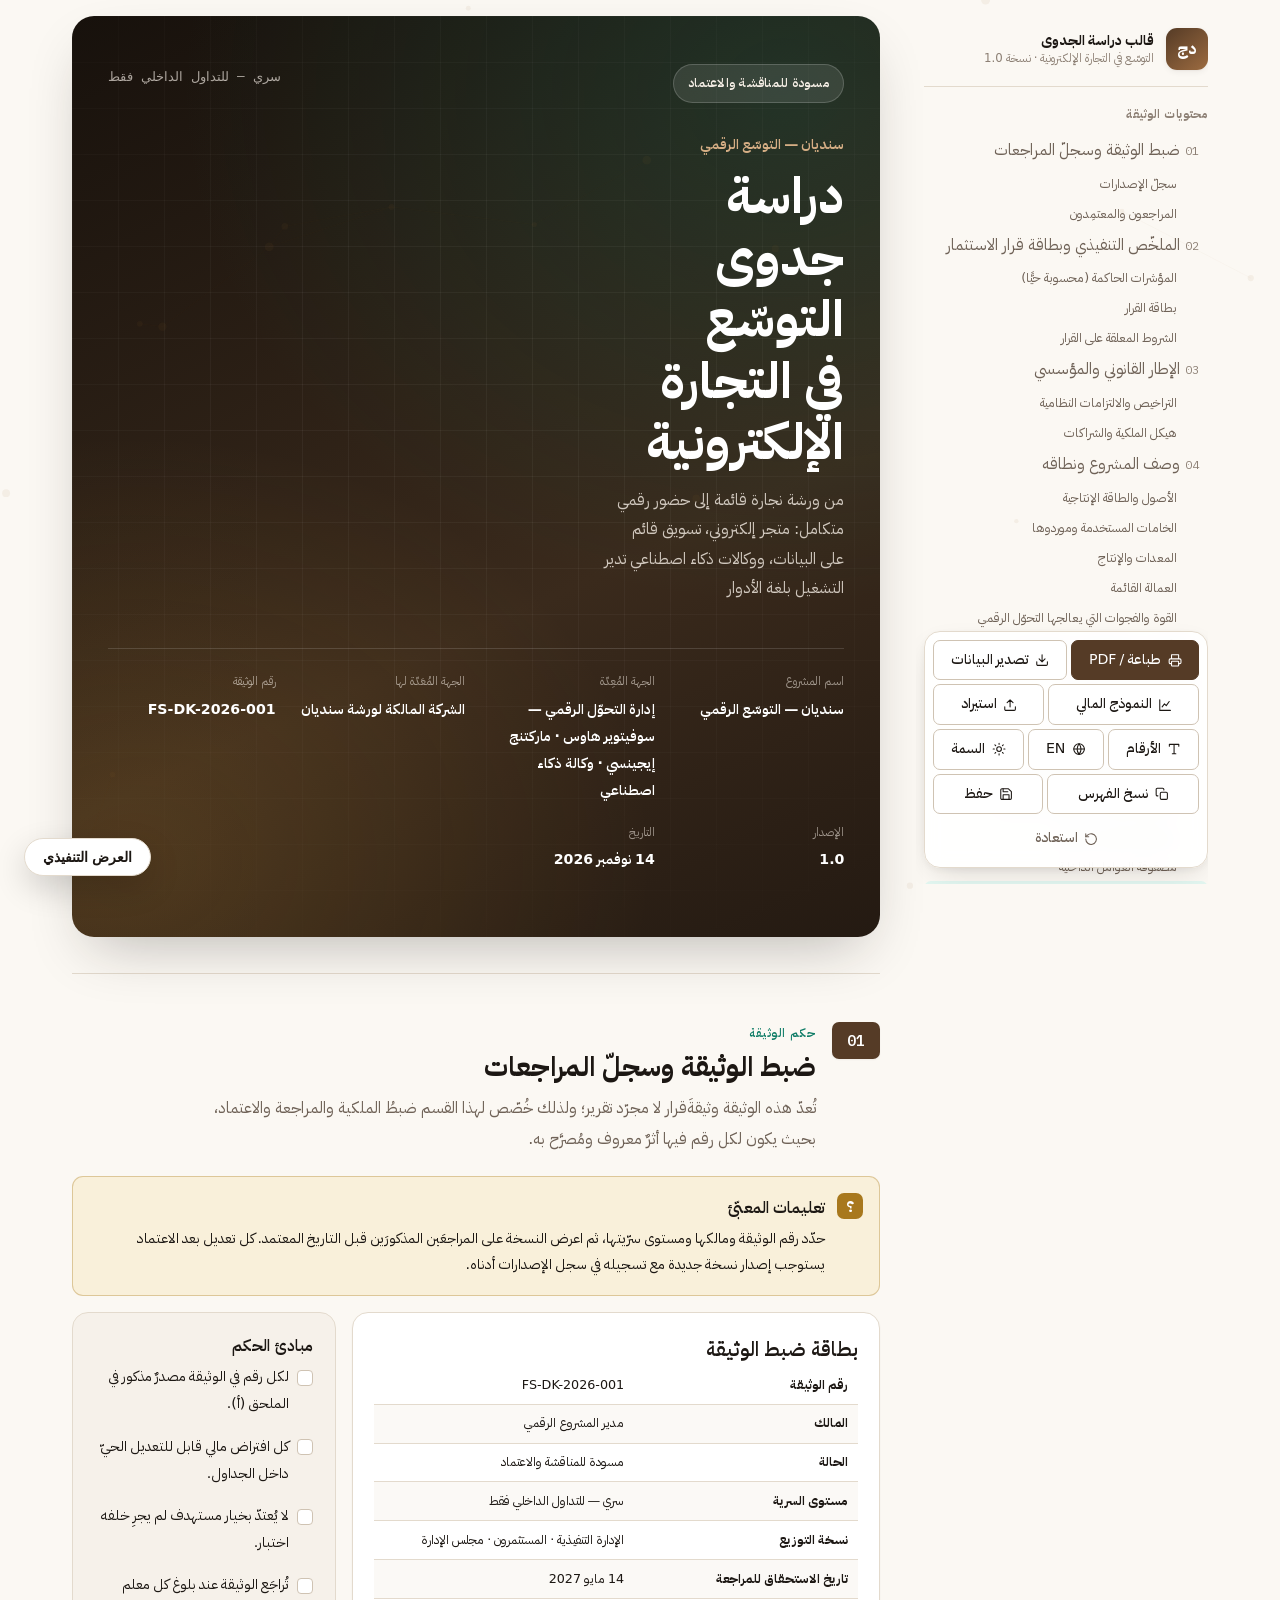
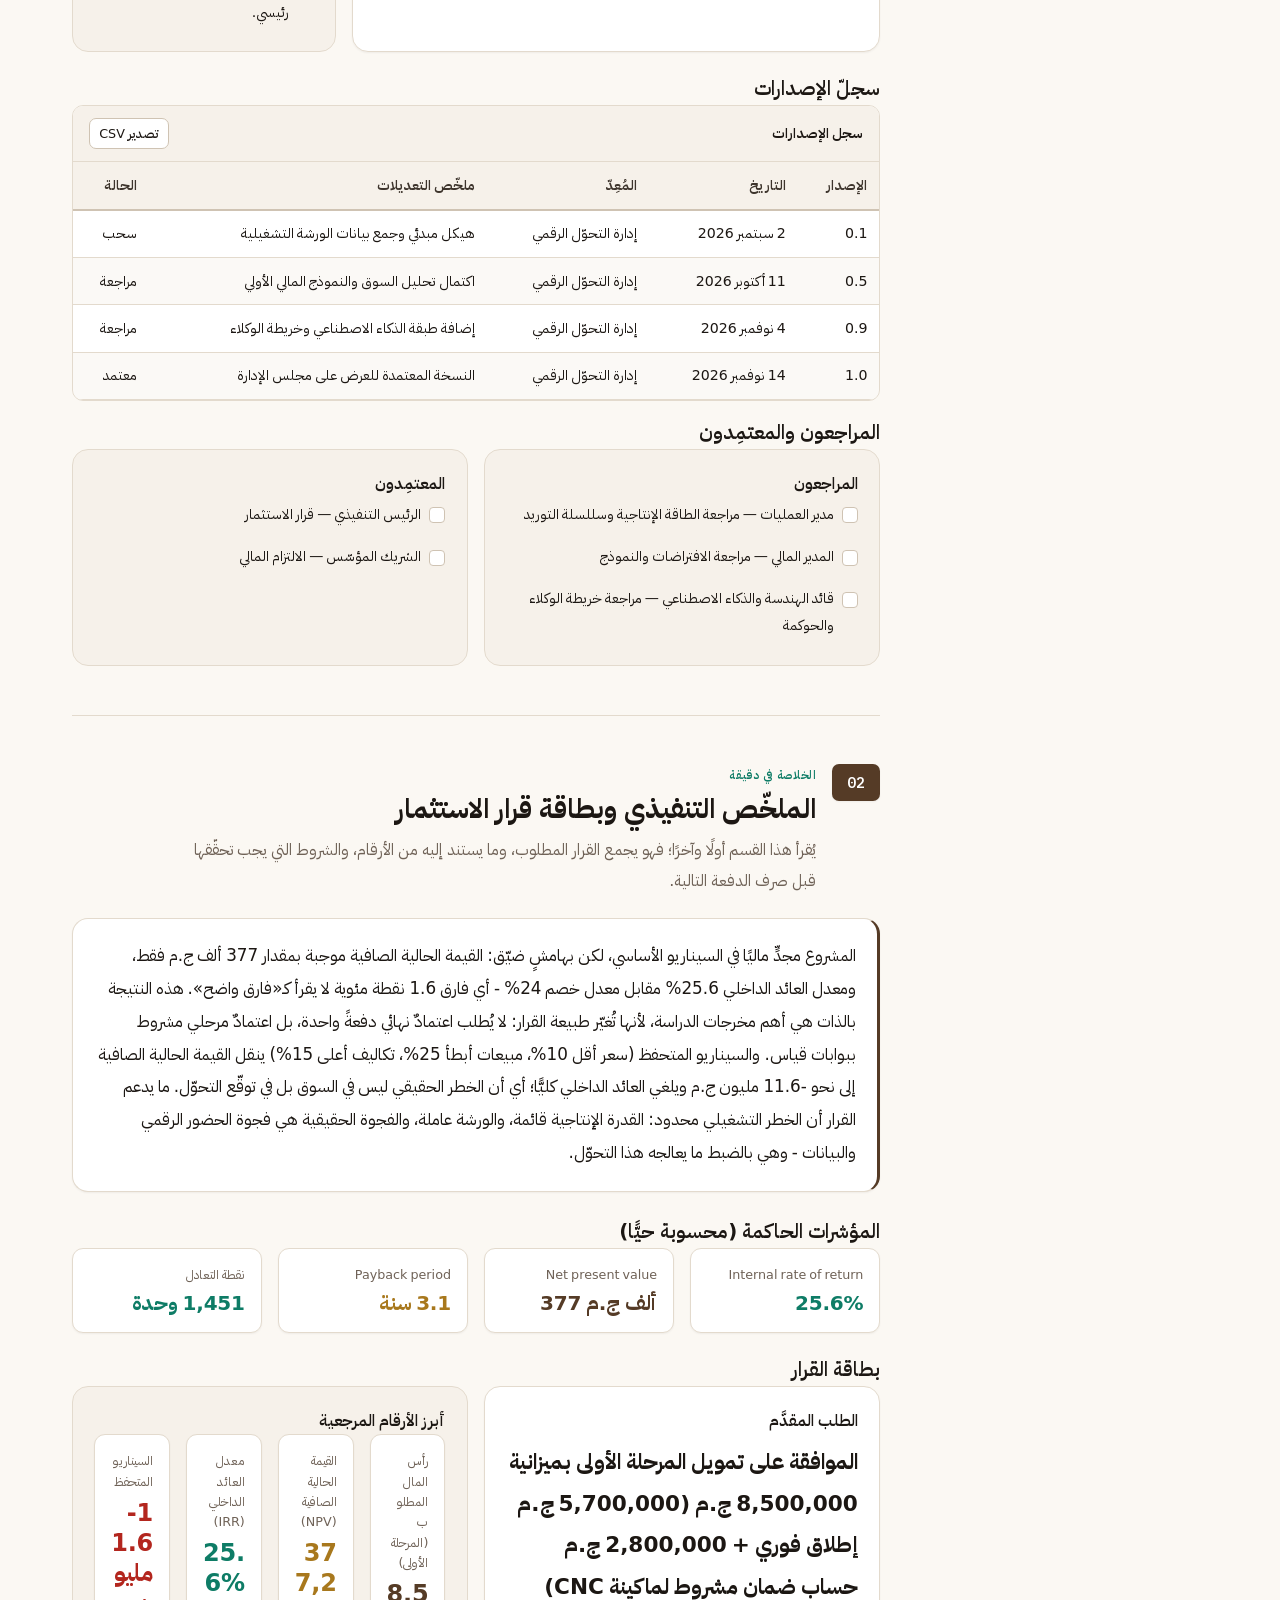
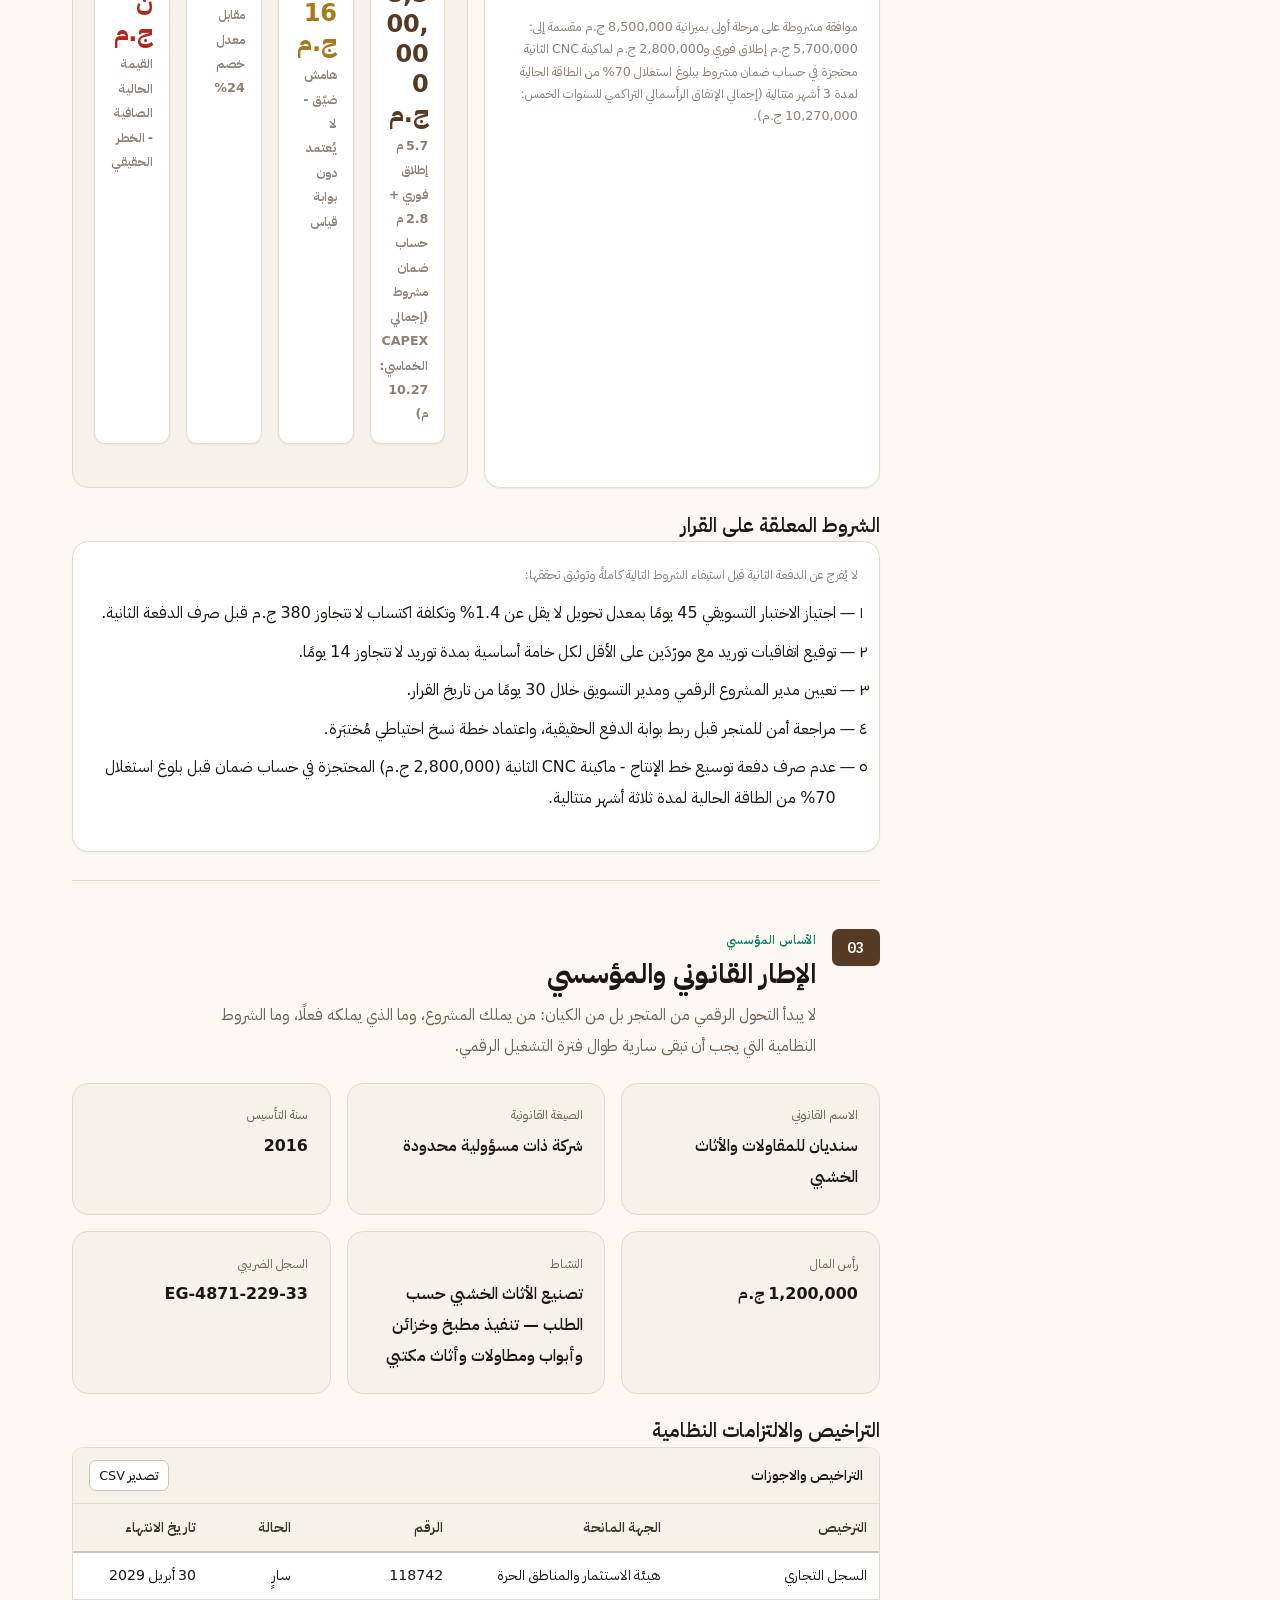
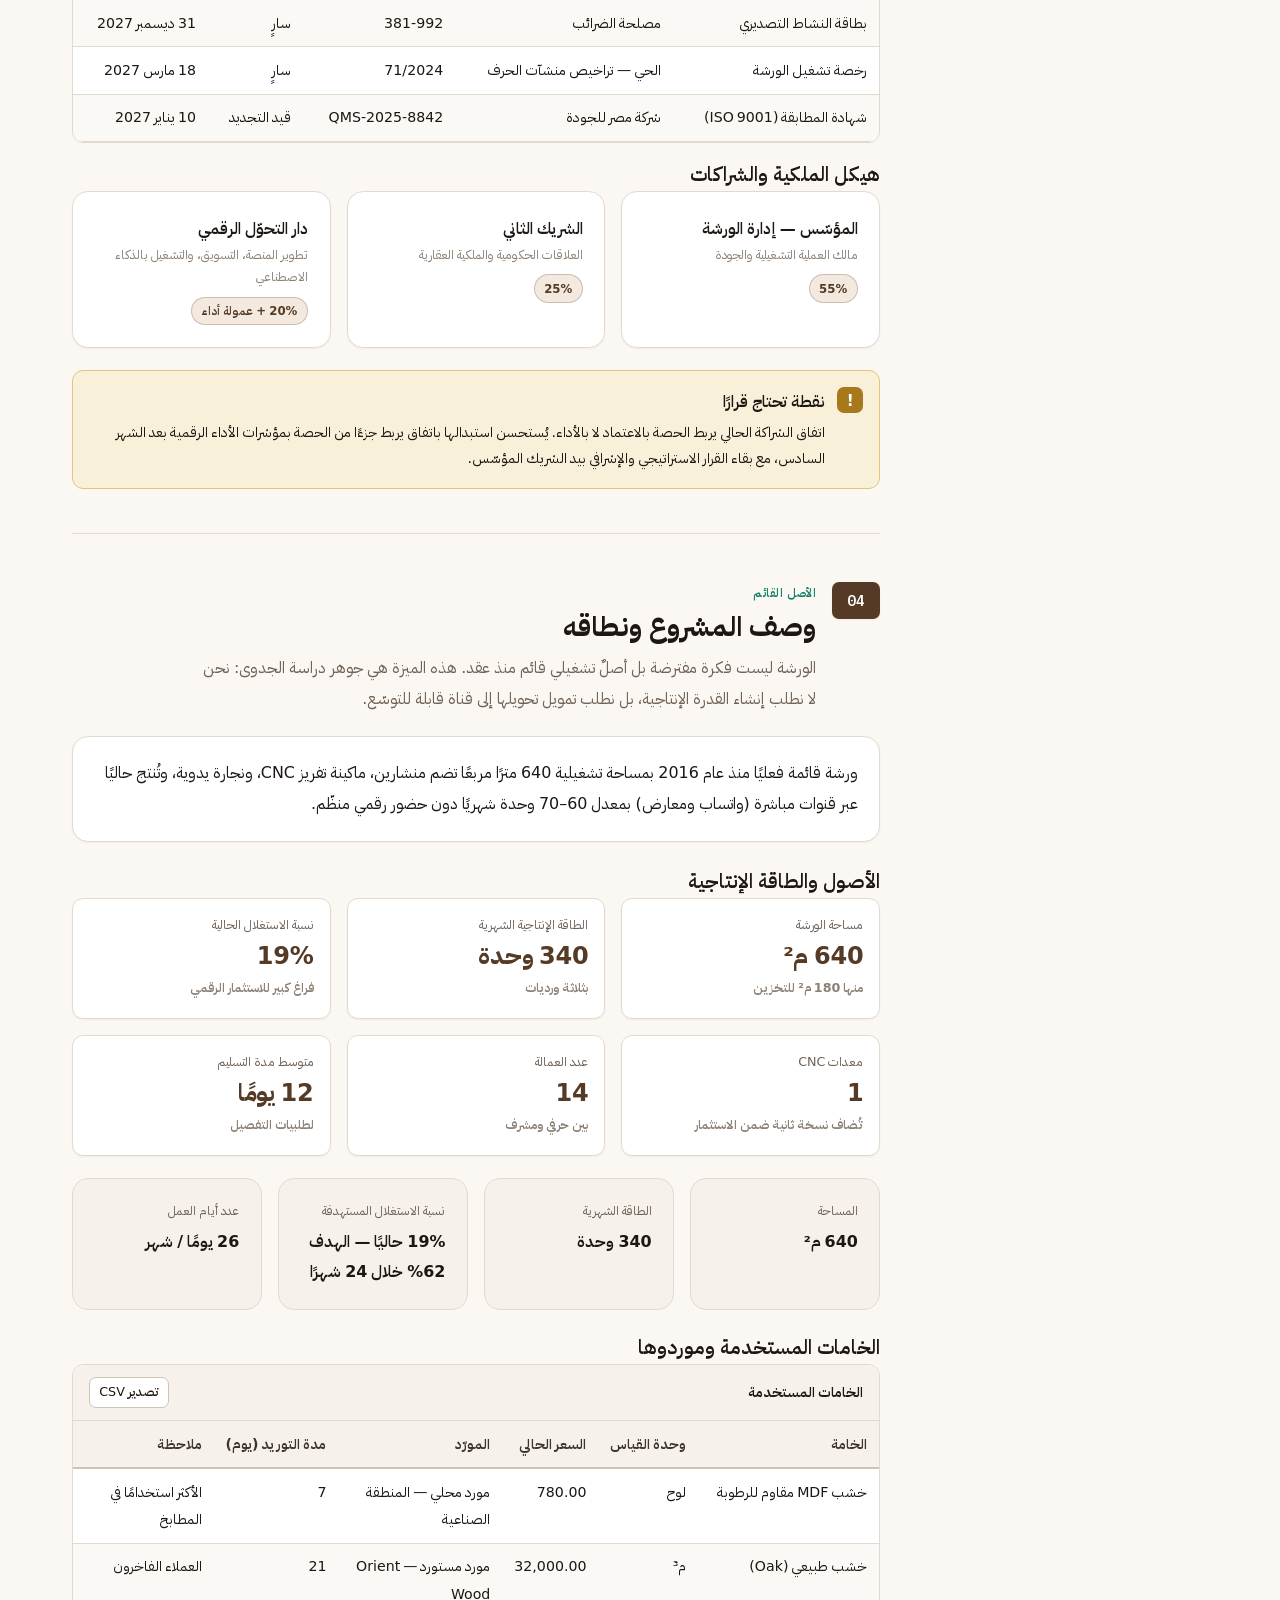
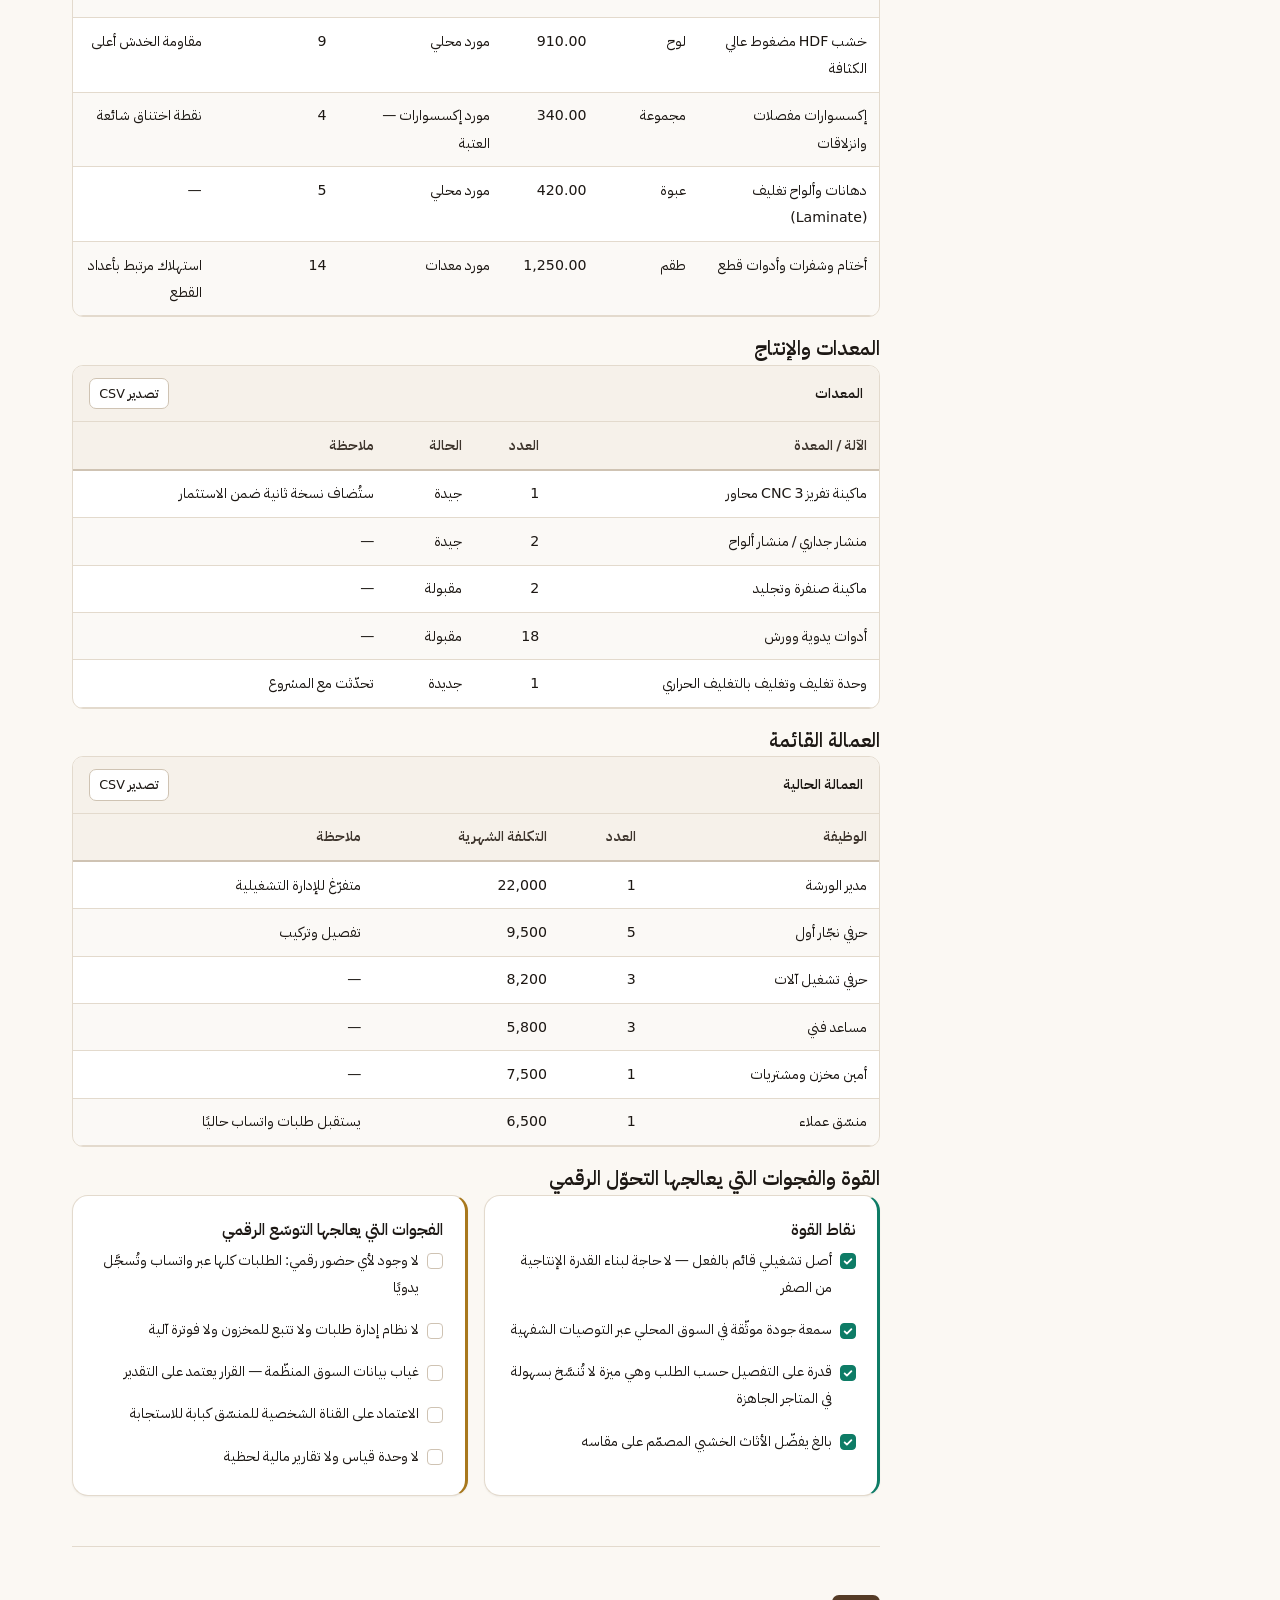
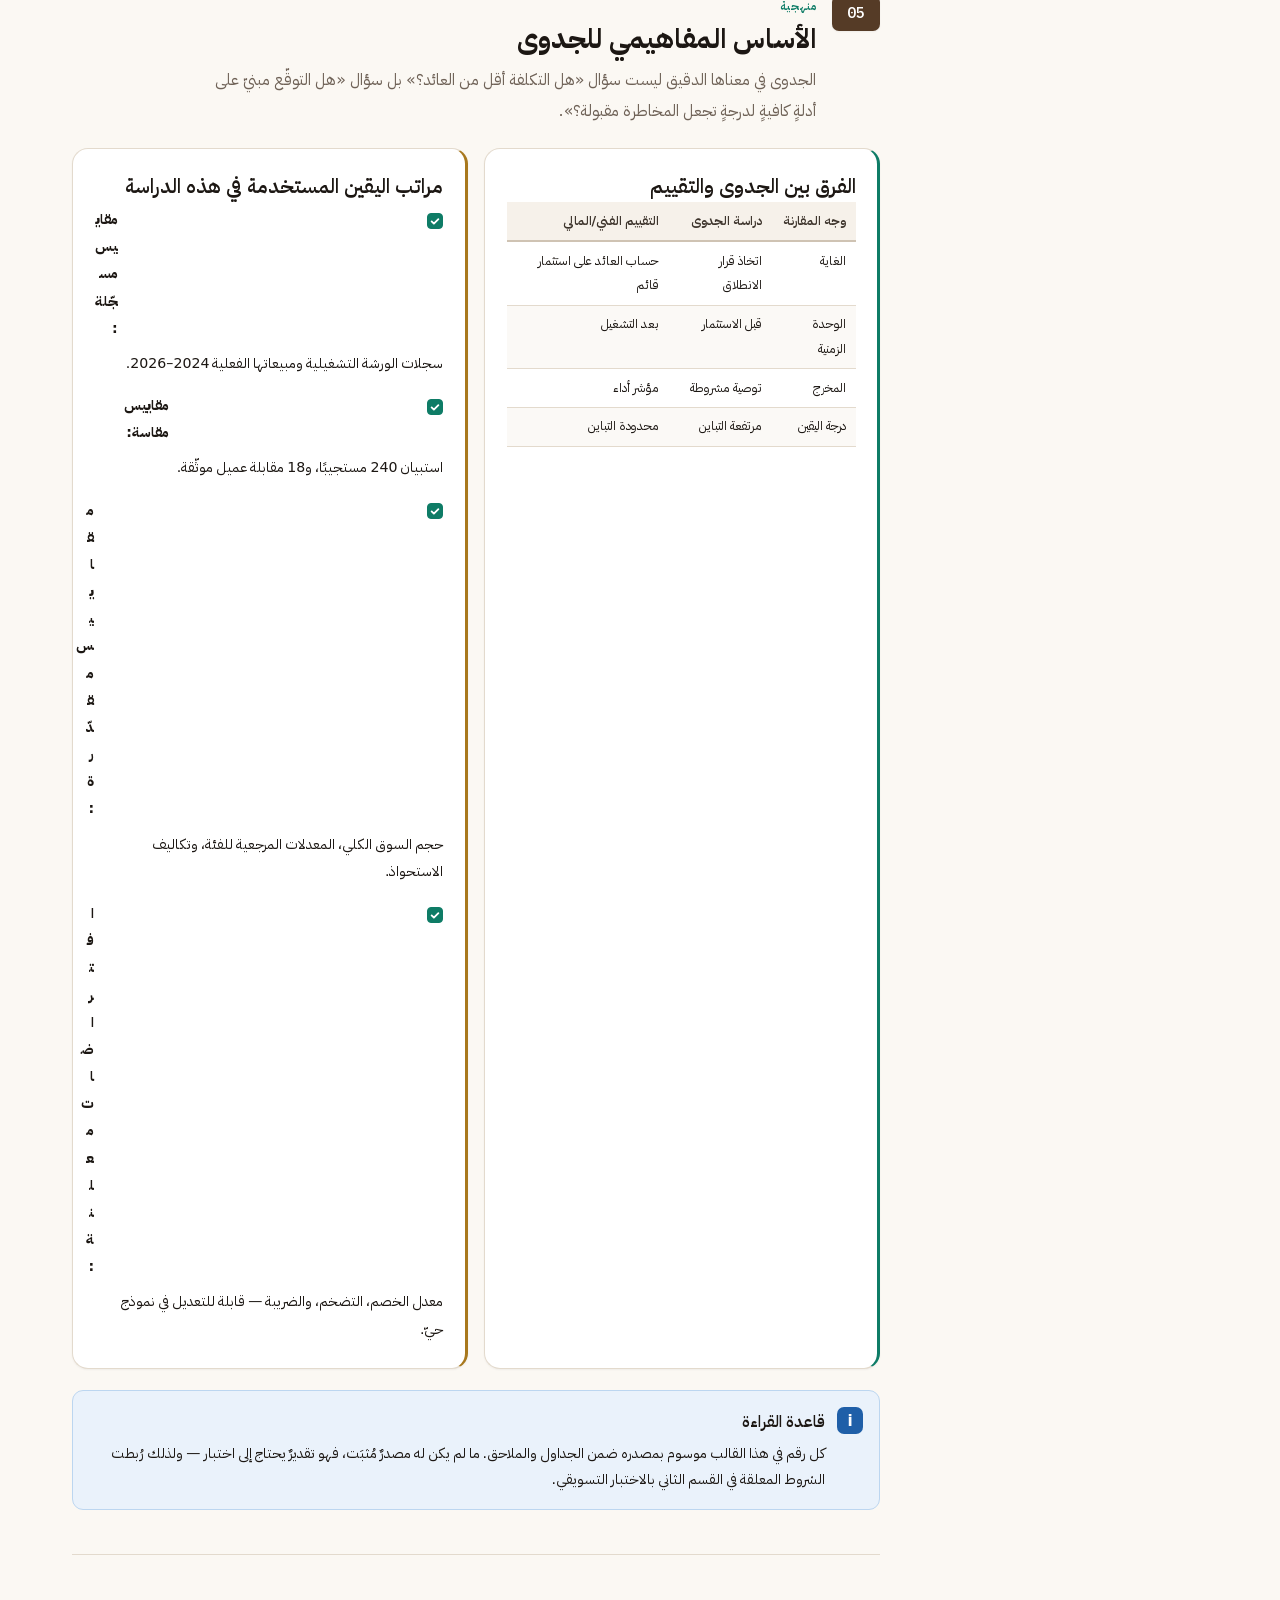
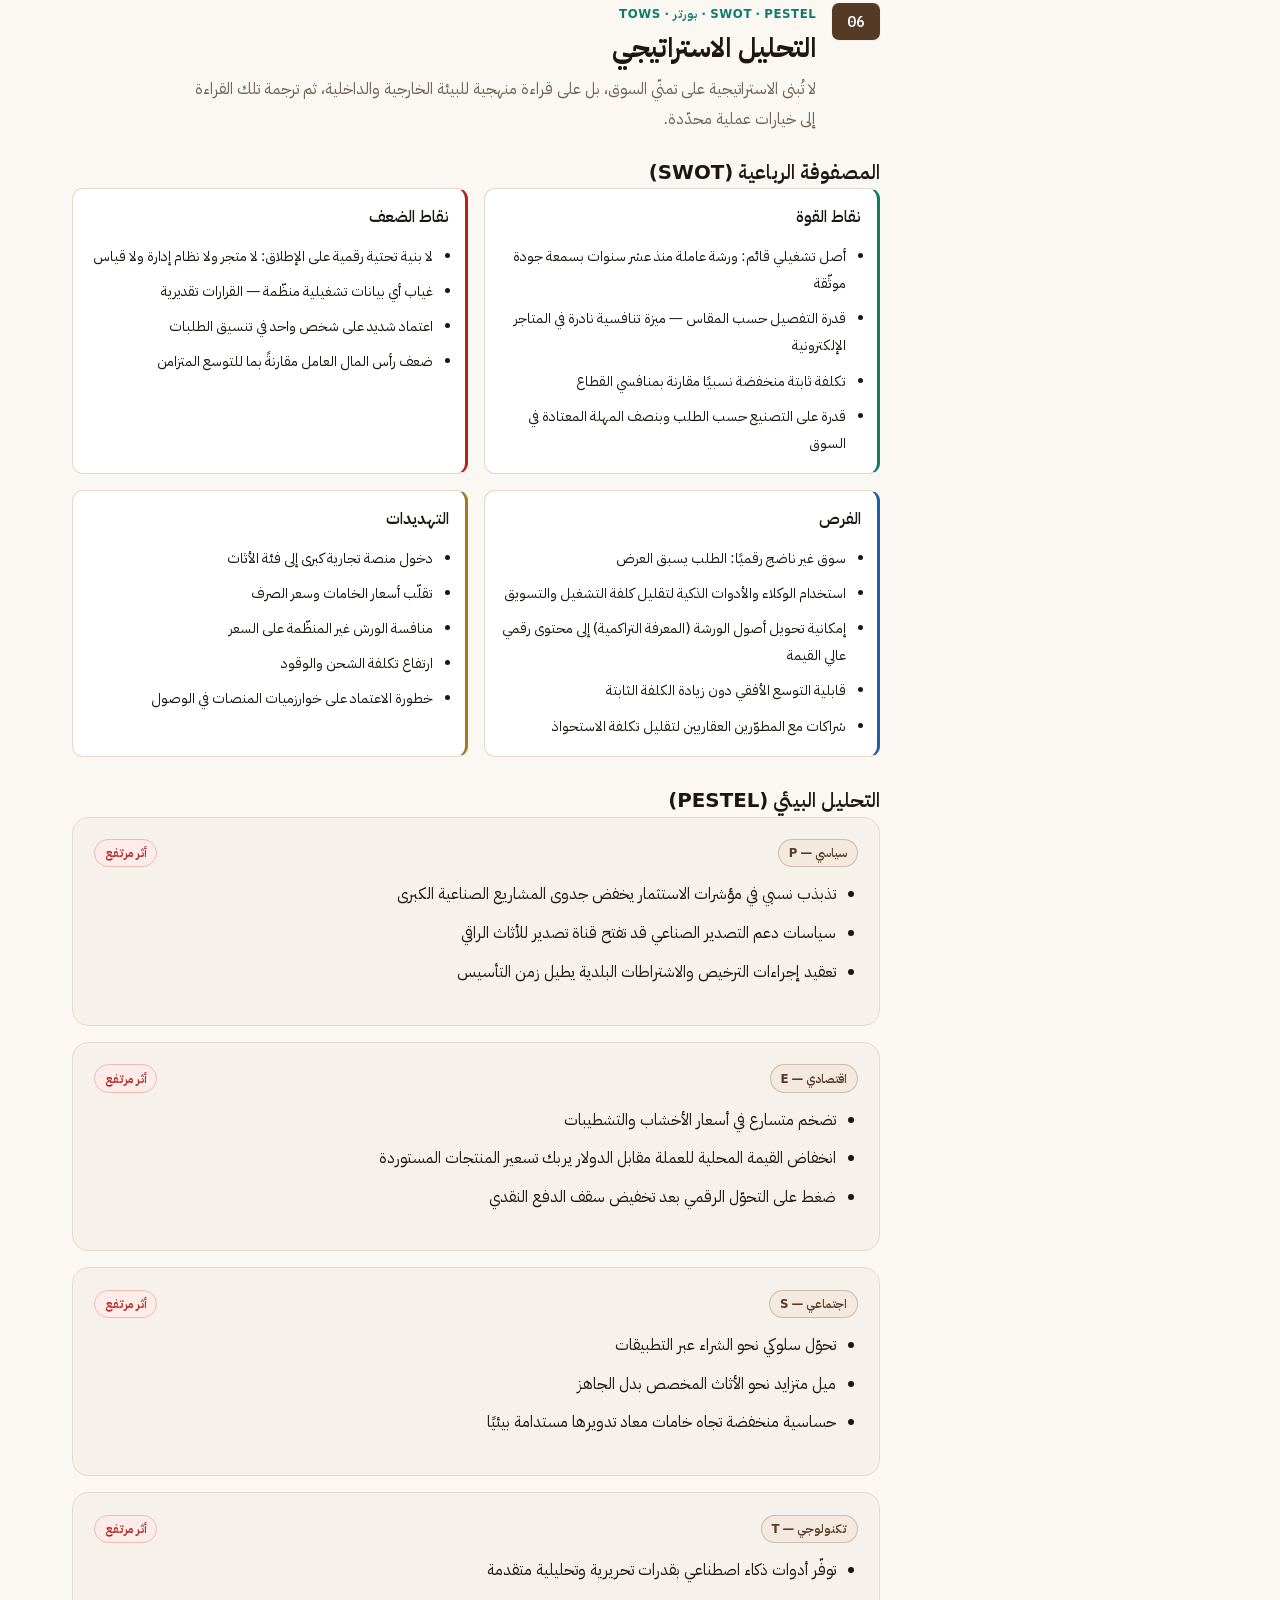
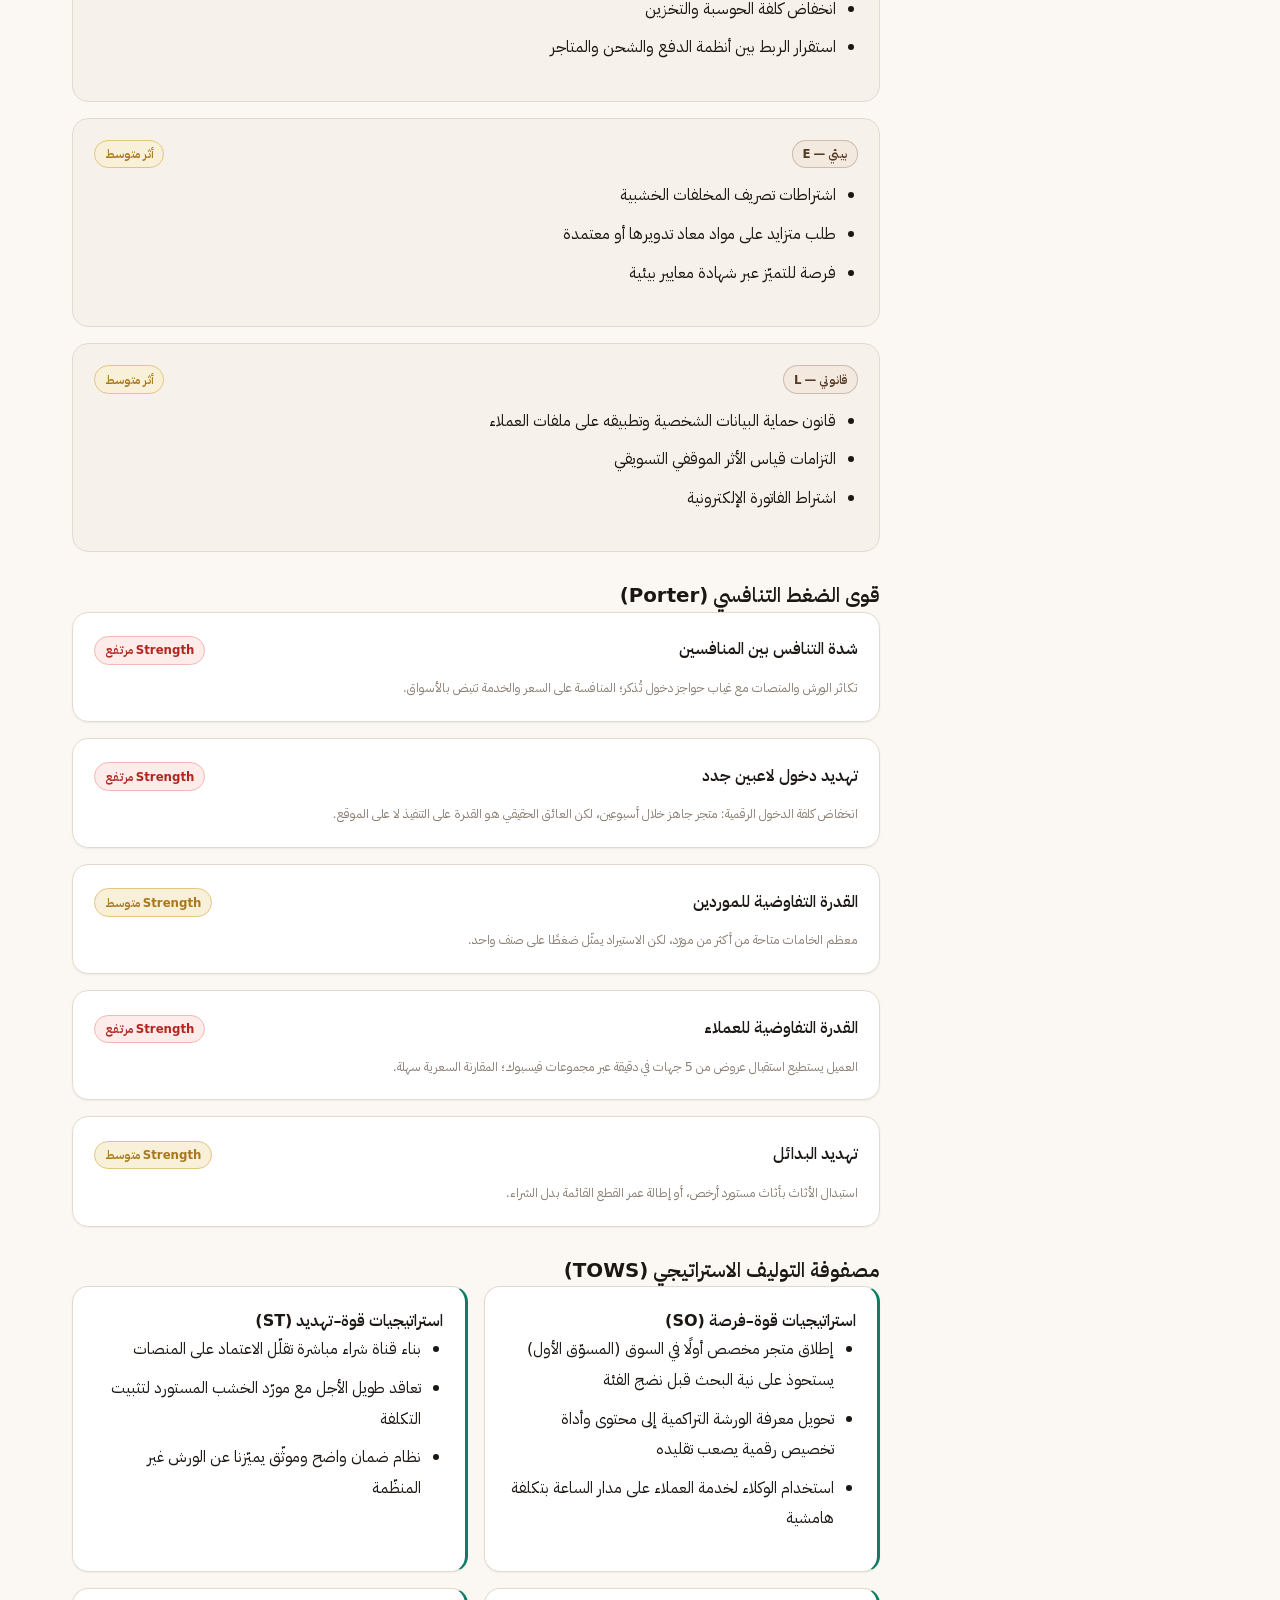
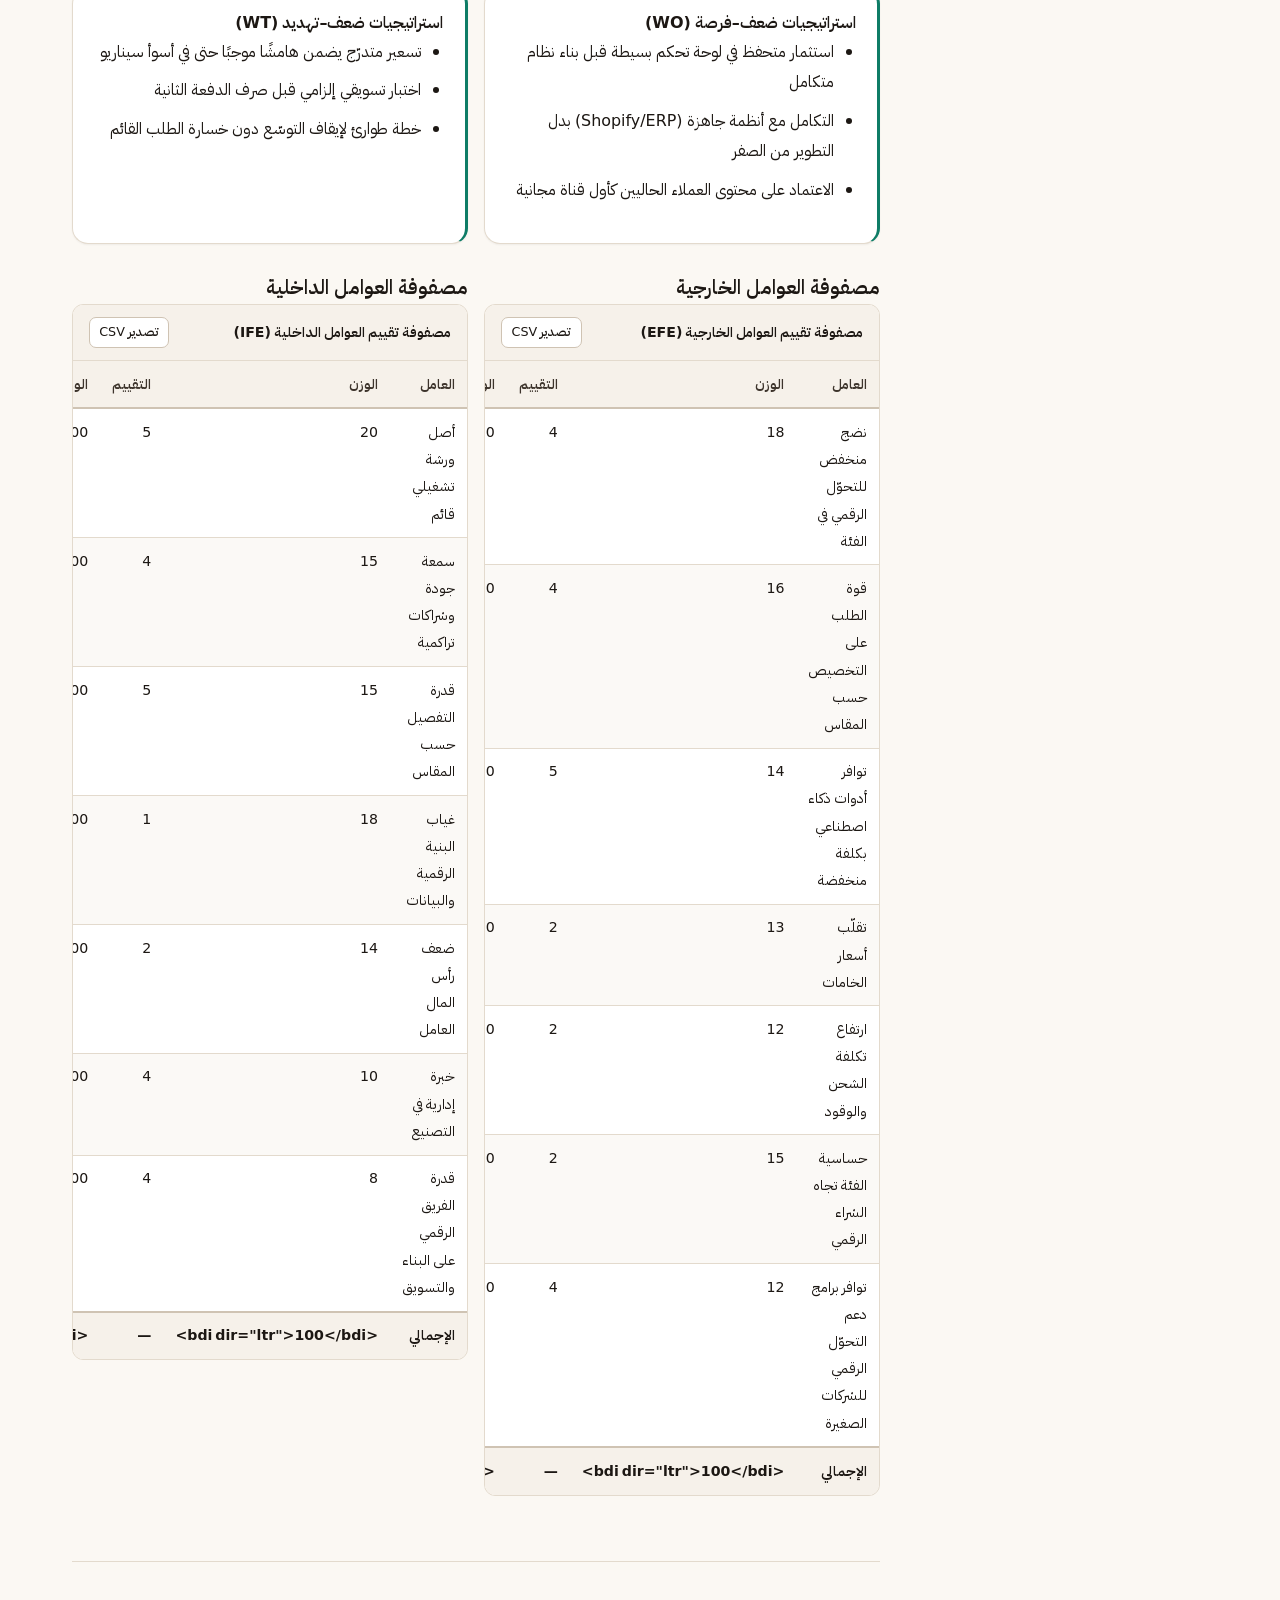
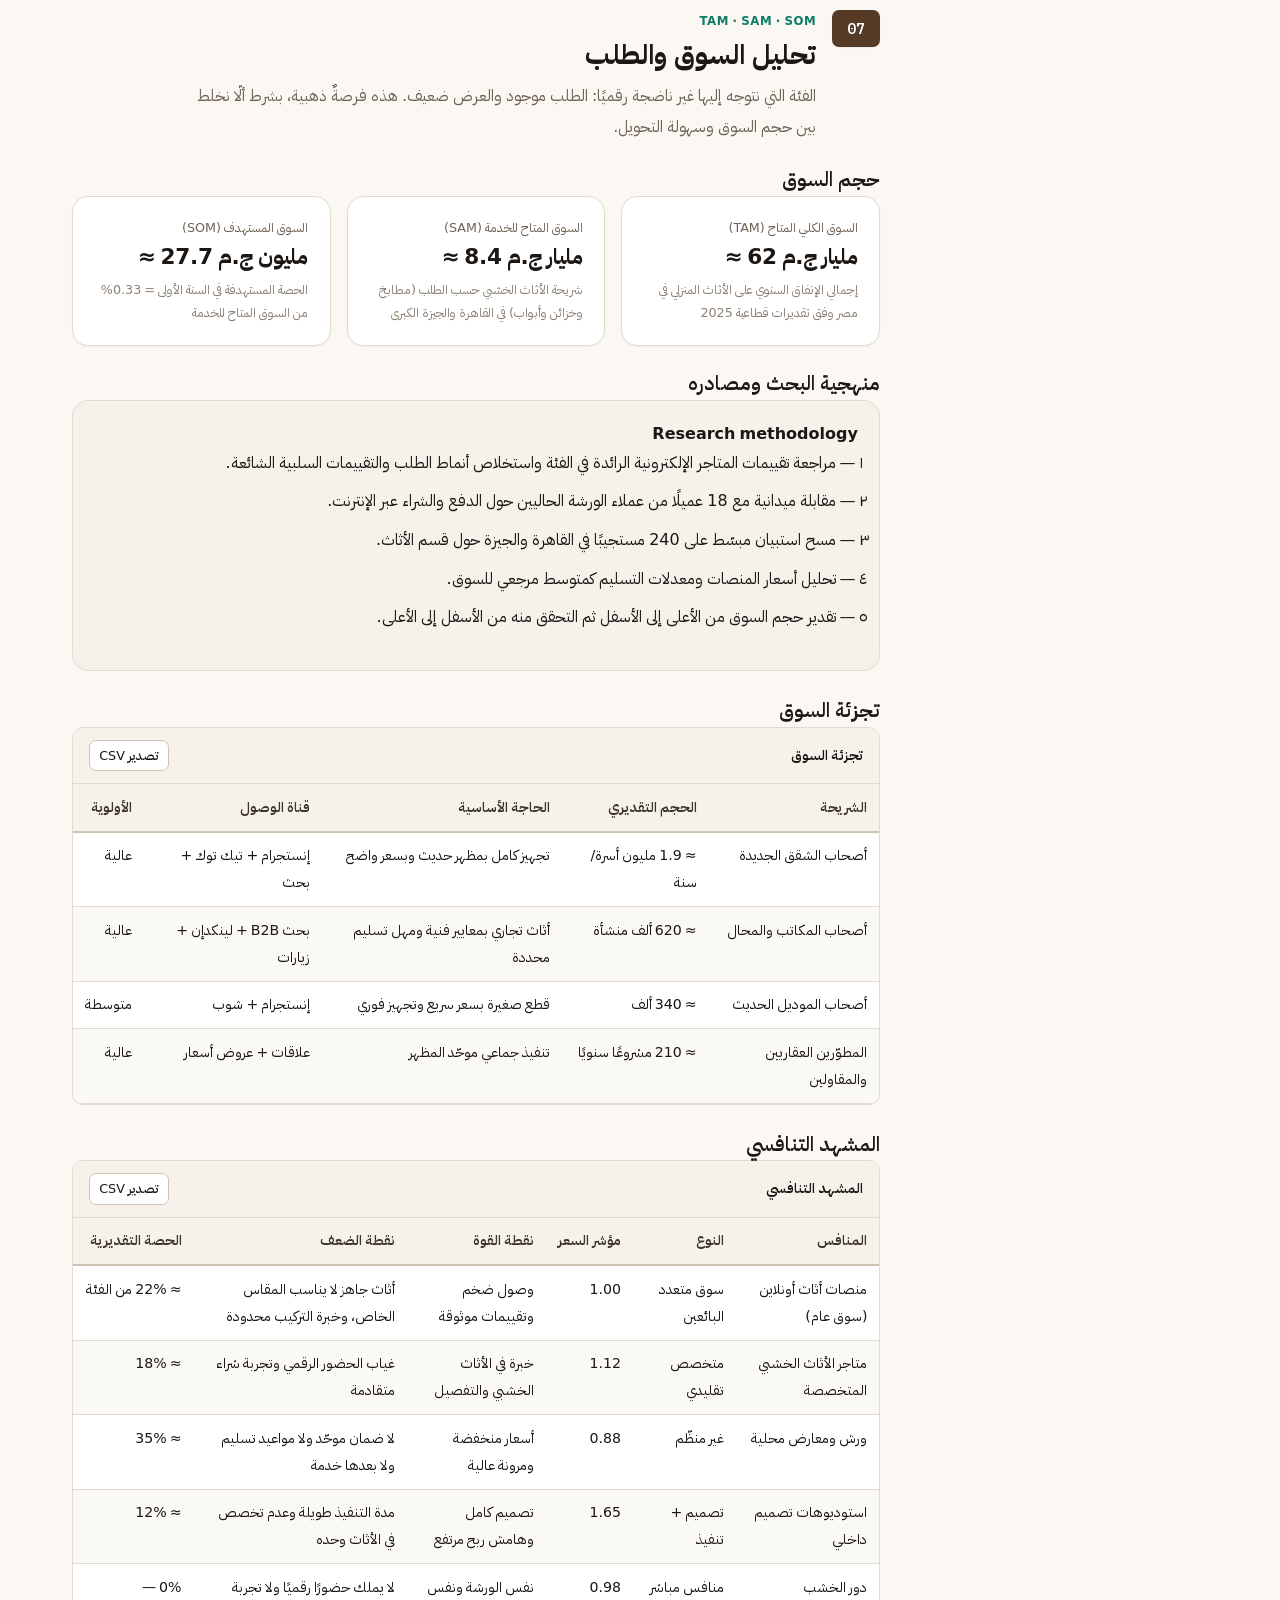
==== ar/index.html @ db65ed25 "feat: set English as default root language and move Arabic to /ar/" ====
<!DOCTYPE html>
<html lang="ar" dir="rtl" data-theme="light" data-nums="latn">
<head>
<meta charset="utf-8">
<meta name="viewport" content="width=device-width, initial-scale=1">
<title><span data-copy-text-ar="دراسة جدوى — التوسّع في التجارة الإلكترونية | سنديان" data-copy-text-en="Feasibility Study — E-commerce Expansion | Sandiyan">دراسة جدوى — التوسّع في التجارة الإلكترونية | سنديان</span></title>
<meta name="description" content="قالب دراسة جدوى عربي RTL لمشروع تجارة إلكترونية قائم على ورشة نجارة، بطبقة ذكاء اصطناعي ومحرك مالي حيّ.">
<meta name="author" content="إدارة التحوّل الرقمي">
<meta name="color-scheme" content="light dark">

<!-- الخطوط محليًّا: القالب مستقل تمامًا ولا يعتمد على أي خدمة خارجية -->
<link rel="preload" href="../assets/fonts/IBMPlexMono-400-latin.woff2" as="font" type="font/woff2" crossorigin>
<link rel="preload" href="../assets/fonts/IBMPlexMono-500-latin.woff2" as="font" type="font/woff2" crossorigin>
<link rel="preload" href="../assets/fonts/IBMPlexMono-600-latin.woff2" as="font" type="font/woff2" crossorigin>
<link rel="preload" href="../assets/fonts/IBMPlexSansArabic-400-arabic.woff2" as="font" type="font/woff2" crossorigin>
<link rel="preload" href="../assets/fonts/IBMPlexSansArabic-500-arabic.woff2" as="font" type="font/woff2" crossorigin>
<link rel="preload" href="../assets/fonts/IBMPlexSansArabic-600-arabic.woff2" as="font" type="font/woff2" crossorigin>
<link rel="preload" href="../assets/fonts/IBMPlexSansArabic-700-arabic.woff2" as="font" type="font/woff2" crossorigin>
<link rel="preload" href="../assets/fonts/IBMPlexSansLatin-400.woff2" as="font" type="font/woff2" crossorigin>
<link rel="preload" href="../assets/fonts/IBMPlexSansLatin-500.woff2" as="font" type="font/woff2" crossorigin>
<link rel="preload" href="../assets/fonts/IBMPlexSansLatin-600.woff2" as="font" type="font/woff2" crossorigin>
<link rel="preload" href="../assets/fonts/IBMPlexSansLatin-700.woff2" as="font" type="font/woff2" crossorigin>
<link rel="stylesheet" href="../assets/css/fonts.css">

<link rel="stylesheet" href="../assets/css/tokens.css">
<link rel="stylesheet" href="../assets/css/base.css">
<link rel="stylesheet" href="../assets/css/layout.css">
<link rel="stylesheet" href="../assets/css/components.css">
<link rel="stylesheet" href="../assets/css/charts.css">
<link rel="stylesheet" href="../assets/css/motion.css">
<link rel="stylesheet" href="../assets/css/showcase.css">
<link rel="stylesheet" href="../assets/css/print.css">
</head>

<body>

<a class="skip-link" href="#main" data-copy-text-ar="تخطَّ إلى المحتوى الرئيسي" data-copy-text-en="Skip to main content"><span data-copy-text-ar="تخطَّ إلى المحتوى الرئيسي" data-copy-text-en="Skip to main content">تخطَّ إلى المحتوى الرئيسي</span></a>

<!-- ============ ترويسة/تذييل الطباعة ============ -->
<div class="print-header" aria-hidden="true">
  <div class="print-header__in">
    <span class="print-header__title"></span>
    <span class="print-header__doc"></span>
  </div>
</div>
<div class="print-footer" aria-hidden="true">
  <div class="print-footer__in">
    <span class="print-footer__title"></span>
    <span class="print-footer__page"></span>
  </div>
</div>

<div class="app">

  <!-- ============ الشريط الجانبي ============ -->
  <aside class="sidebar no-print" aria-label="فهرس المحتويات والأدوات">

    <div class="sidebar__brand">
      <div class="sidebar__mark" aria-hidden="true" data-copy-text-ar="دج" data-copy-text-en="FS"><span data-copy-text-ar="دج" data-copy-text-en="FS">دج</span></div>
      <div>
        <div class="sidebar__title" data-copy-text-ar="قالب دراسة الجدوى" data-copy-text-en="Feasibility study template"><span data-copy-text-ar="قالب دراسة الجدوى" data-copy-text-en="Feasibility study template">قالب دراسة الجدوى</span></div>
        <div class="sidebar__sub" data-copy-text-ar="التوسّع في التجارة الإلكترونية · نسخة 1.0" data-copy-text-en="E-commerce expansion · version 1.0"><span data-copy-text-ar="التوسّع في التجارة الإلكترونية · نسخة 1.0" data-copy-text-en="E-commerce expansion · version 1.0">التوسّع في التجارة الإلكترونية · نسخة 1.0</span></div>
      </div>
    </div>

    <nav aria-label="فهرس الأقسام">
      <div class="toc__group-label" data-copy-text-ar="محتويات الوثيقة" data-copy-text-en="Document contents"><span data-copy-text-ar="محتويات الوثيقة" data-copy-text-en="Document contents">محتويات الوثيقة</span></div>
      <ul class="toc__list" id="toc-list"></ul>
    </nav>

    <div class="toolbar" role="toolbar" aria-label="أدوات القالب">
      <button class="btn btn--primary" type="button" data-action="print" title="طباعة أو حفظ PDF (Ctrl+P)">
        <svg viewBox="0 0 24 24" fill="none" stroke="currentColor" stroke-width="1.8" stroke-linecap="round" stroke-linejoin="round" aria-hidden="true"><path d="M6 9V3h12v6M6 18H4a2 2 0 0 1-2-2v-4a2 2 0 0 1 2-2h16a2 2 0 0 1 2 2v4a2 2 0 0 1-2 2h-2"/><rect x="6" y="14" width="12" height="8" rx="1"/></svg><span data-copy-text-ar="طباعة / PDF" data-copy-text-en="Print / PDF">
        طباعة / PDF
      </span></button>
      <button class="btn" type="button" data-action="export-json" title="تصدير بيانات المشروع (Ctrl+E)">
        <svg viewBox="0 0 24 24" fill="none" stroke="currentColor" stroke-width="1.8" stroke-linecap="round" stroke-linejoin="round" aria-hidden="true"><path d="M21 15v4a2 2 0 0 1-2 2H5a2 2 0 0 1-2-2v-4M7 10l5 5 5-5M12 15V3"/></svg><span data-copy-text-ar="تصدير البيانات" data-copy-text-en="Export data">
        تصدير البيانات
      </span></button>
      <button class="btn" type="button" data-action="export-model" title="تصدير النموذج المالي CSV + JSON">
        <svg viewBox="0 0 24 24" fill="none" stroke="currentColor" stroke-width="1.8" stroke-linecap="round" stroke-linejoin="round" aria-hidden="true"><path d="M3 3v18h18"/><path d="M7 15l4-5 3 3 5-7"/></svg><span data-copy-text-ar="النموذج المالي" data-copy-text-en="Financial model">
        النموذج المالي
      </span></button>
      <button class="btn" type="button" data-action="import" title="استيراد ملف بيانات">
        <svg viewBox="0 0 24 24" fill="none" stroke="currentColor" stroke-width="1.8" stroke-linecap="round" stroke-linejoin="round" aria-hidden="true"><path d="M21 15v4a2 2 0 0 1-2 2H5a2 2 0 0 1-2-2v-4M7 8l5-5 5 5M12 3v12"/></svg><span data-copy-text-ar="استيراد" data-copy-text-en="Import">
        استيراد
      </span></button>
      <button class="btn" type="button" data-action="nums" title="تبديل نظام الأرقام (لاتيني / عربي هندي)">
        <svg viewBox="0 0 24 24" fill="none" stroke="currentColor" stroke-width="1.8" stroke-linecap="round" stroke-linejoin="round" aria-hidden="true"><path d="M4 7V4h16v3M9 20h6M12 4v16"/></svg><span data-copy-text-ar="الأرقام" data-copy-text-en="Numerals">
        الأرقام
      </span></button>
      <button class="btn" type="button" data-action="lang" id="lang-toggle" title="English / العربية">
        <svg viewBox="0 0 24 24" fill="none" stroke="currentColor" stroke-width="1.8" stroke-linecap="round" stroke-linejoin="round" aria-hidden="true"><circle cx="12" cy="12" r="9"/><path d="M3 12h18M12 3a15 15 0 0 1 0 18M12 3a15 15 0 0 0 0 18"/></svg>
        <span id="lang-label">EN</span>
      </button>
      <button class="btn" type="button" data-action="theme" aria-pressed="false" title="تبديل السمة">
        <svg viewBox="0 0 24 24" fill="none" stroke="currentColor" stroke-width="1.8" stroke-linecap="round" stroke-linejoin="round" aria-hidden="true"><circle cx="12" cy="12" r="4"/><path d="M12 2v2M12 20v2M4.9 4.9l1.4 1.4M17.7 17.7l1.4 1.4M2 12h2M20 12h2M4.9 19.1l1.4-1.4M17.7 6.3l1.4-1.4"/></svg><span data-copy-text-ar="السمة" data-copy-text-en="Theme">
        السمة
      </span></button>
      <button class="btn" type="button" data-action="copy-toc" title="نسخ الفهرس">
        <svg viewBox="0 0 24 24" fill="none" stroke="currentColor" stroke-width="1.8" stroke-linecap="round" stroke-linejoin="round" aria-hidden="true"><rect x="9" y="9" width="12" height="12" rx="2"/><path d="M5 15H4a2 2 0 0 1-2-2V4a2 2 0 0 1 2-2h9a2 2 0 0 1 2 2v1"/></svg><span data-copy-text-ar="نسخ الفهرس" data-copy-text-en="Copy contents">
        نسخ الفهرس
      </span></button>
      <button class="btn" type="button" data-action="save" title="حفظ (Ctrl+S)">
        <svg viewBox="0 0 24 24" fill="none" stroke="currentColor" stroke-width="1.8" stroke-linecap="round" stroke-linejoin="round" aria-hidden="true"><path d="M19 21H5a2 2 0 0 1-2-2V5a2 2 0 0 1 2-2h11l5 5v11a2 2 0 0 1-2 2z"/><path d="M17 21v-8H7v8M7 3v5h8"/></svg><span data-copy-text-ar="حفظ" data-copy-text-en="Save">
        حفظ
      </span></button>
      <button class="btn btn--ghost" type="button" data-action="reset" title="استعادة البيانات الأصلية">
        <svg viewBox="0 0 24 24" fill="none" stroke="currentColor" stroke-width="1.8" stroke-linecap="round" stroke-linejoin="round" aria-hidden="true"><path d="M3 12a9 9 0 1 0 3-6.7L3 8"/><path d="M3 3v5h5"/></svg><span data-copy-text-ar="استعادة" data-copy-text-en="Reset">
        استعادة
      </span></button>
    </div>

    <div class="stack stack--tight" style="margin-block-start:1rem">
      <div class="savestate" data-savestate data-state="idle" data-copy-text-ar="محفوظ تلقائيًا" data-copy-text-en="Saved automatically"><span data-copy-text-ar="محفوظ تلقائيًا" data-copy-text-en="Saved automatically">محفوظ تلقائيًا</span></div>
      <div class="note" data-source data-copy-text-ar="مصدر البيانات: —" data-copy-text-en="Data source: —"><span data-copy-text-ar="مصدر البيانات: —" data-copy-text-en="Data source: —">مصدر البيانات: —</span></div>
    </div>

    <input type="file" id="import-file" accept="application/json,.json" hidden>
  </aside>

  <!-- ============ المحتوى ============ -->
  <main class="doc" id="main">

    <!-- ---------- الغلاف ---------- -->
    <section class="cover" aria-label="الغلاف">
      <div class="cover__top">
        <span class="cover__badge" id="cover-badge"></span>
        <span class="cover__conf" id="cover-conf"></span>
      </div>

      <div class="cover__main">
        <div class="cover__eyebrow" id="cover-eyebrow"></div>
        <h1 class="cover__title" id="cover-title"></h1>
        <p class="cover__sub" id="cover-sub"></p>
      </div>

      <dl class="cover__meta" id="cover-meta"></dl>
    </section>

    <!-- ---------- فهرس الطباعة ---------- -->
    <section class="sec print-only" id="toc-print-page" style="page-break-before: always; break-before: page;">
      <header class="sec__head">
        <span class="sec__index">00</span>
        <div class="sec__title-wrap">
          <div class="sec__eyebrow" data-copy-text-ar="دليل القراءة" data-copy-text-en="How to read this document"><span data-copy-text-ar="دليل القراءة" data-copy-text-en="How to read this document">دليل القراءة</span></div>
          <h2 class="sec__title" data-copy-text-ar="فهرس المحتويات" data-copy-text-en="Table of contents"><span data-copy-text-ar="فهرس المحتويات" data-copy-text-en="Table of contents">فهرس المحتويات</span></h2>
          <p class="sec__lead" data-copy-text-ar="يبدأ كل قسم رئيسي في هذه الوثيقة بصفحة مستقلة. أمّا أرقام الصفحات فتظهر في تذييل كل صفحة عند الطباعة أو التصدير إلى PDF، لأن ترقيم الصفحات لا يُحسم في المتصفح إلا عند الطباعة نفسها." data-copy-text-en="Every main section of this document starts on its own page. Page numbers appear in the footer of each page when printing or exporting to PDF, because pagination is only resolved by the browser at print time."><span data-copy-text-ar="يبدأ كل قسم رئيسي في هذه الوثيقة بصفحة مستقلة. أمّا أرقام الصفحات فتظهر في تذييل كل صفحة عند الطباعة أو التصدير إلى PDF، لأن ترقيم الصفحات لا يُحسم في المتصفح إلا عند الطباعة نفسها." data-copy-text-en="Every main section of this document starts on its own page. Page numbers appear in the footer of each page when printing or exporting to PDF, because pagination is only resolved by the browser at print time.">يبدأ كل قسم رئيسي في هذه الوثيقة بصفحة مستقلة. أمّا أرقام الصفحات فتظهر في تذييل كل صفحة عند الطباعة أو التصدير إلى PDF، لأن ترقيم الصفحات لا يُحسم في المتصفح إلا عند الطباعة نفسها.</span></p>
        </div>
      </header>
      <div id="toc-print"></div>
    </section>

    <!-- ================= 1 — ضبط الوثيقة ================= -->
    <section class="sec" id="s01"  data-toc-ar="ضبط الوثيقة وسجلّ المراجعات" data-toc-en="Document control and revision log" data-toc="ضبط الوثيقة وسجلّ المراجعات" data-num="01" data-toc-sub="1">
      <header class="sec__head">
        <span class="sec__index">01</span>
        <div class="sec__title-wrap">
          <div class="sec__eyebrow" data-copy-text-ar="حكم الوثيقة" data-copy-text-en="Document control"><span data-copy-text-ar="حكم الوثيقة" data-copy-text-en="Document control">حكم الوثيقة</span></div>
          <h2 class="sec__title" data-copy-text-ar="ضبط الوثيقة وسجلّ المراجعات" data-copy-text-en="Document control and revision log"><span data-copy-text-ar="ضبط الوثيقة وسجلّ المراجعات" data-copy-text-en="Document control and revision log">ضبط الوثيقة وسجلّ المراجعات</span></h2>
          <p class="sec__lead" data-copy-text-ar="تُعدّ هذه الوثيقة وثيقةَقرار لا مجرّد تقرير؛ ولذلك خُصّص لهذا القسم ضبطُ الملكية والمراجعة والاعتماد، بحيث يكون لكل رقم فيها أثرٌ معروف ومُصرَّح به." data-copy-text-en="This document is a decision record, not merely a report. This section therefore covers ownership, review and approval, so that every figure in it carries a known and attributable provenance."><span data-copy-text-ar="تُعدّ هذه الوثيقة وثيقةَقرار لا مجرّد تقرير؛ ولذلك خُصّص لهذا القسم ضبطُ الملكية والمراجعة والاعتماد، بحيث يكون لكل رقم فيها أثرٌ معروف ومُصرَّح به." data-copy-text-en="This document is a decision record, not merely a report. This section therefore covers ownership, review and approval, so that every figure in it carries a known and attributable provenance.">تُعدّ هذه الوثيقة وثيقةَقرار لا مجرّد تقرير؛ ولذلك خُصّص لهذا القسم ضبطُ الملكية والمراجعة والاعتماد، بحيث يكون لكل رقم فيها أثرٌ معروف ومُصرَّح به.</span></p>
        </div>
      </header>

      <div class="callout callout--guide">
        <div class="callout__icon" aria-hidden="true" data-copy-text-ar="؟" data-copy-text-en="?"><span data-copy-text-ar="؟" data-copy-text-en="?">؟</span></div>
        <div>
          <div class="callout__title" data-copy-text-ar="تعليمات المعبّئ" data-copy-text-en="Guidance for the author"><span data-copy-text-ar="تعليمات المعبّئ" data-copy-text-en="Guidance for the author">تعليمات المعبّئ</span></div>
          <div class="callout__body">
            <p data-copy-text-ar="حدّد رقم الوثيقة ومالكها ومستوى سرّيتها، ثم اعرض النسخة على المراجعَين المذكورَين قبل التاريخ المعتمد. كل تعديل بعد الاعتماد يستوجب إصدار نسخة جديدة مع تسجيله في سجل الإصدارات أدناه." data-copy-text-en="Set the document reference, its owner and its confidentiality level, then circulate the version to the named reviewers before the approval date. Any change after approval requires a new version recorded in the revision log below."><span data-copy-text-ar="حدّد رقم الوثيقة ومالكها ومستوى سرّيتها، ثم اعرض النسخة على المراجعَين المذكورَين قبل التاريخ المعتمد. كل تعديل بعد الاعتماد يستوجب إصدار نسخة جديدة مع تسجيله في سجل الإصدارات أدناه." data-copy-text-en="Set the document reference, its owner and its confidentiality level, then circulate the version to the named reviewers before the approval date. Any change after approval requires a new version recorded in the revision log below.">حدّد رقم الوثيقة ومالكها ومستوى سرّيتها، ثم اعرض النسخة على المراجعَين المذكورَين قبل التاريخ المعتمد. كل تعديل بعد الاعتماد يستوجب إصدار نسخة جديدة مع تسجيله في سجل الإصدارات أدناه.</span></p>
          </div>
        </div>
      </div>

      <div class="grid g-2-1">
        <div class="card">
          <h3 class="card__title card__title--lg" data-copy-text-ar="بطاقة ضبط الوثيقة" data-copy-text-en="Document control card"><span data-copy-text-ar="بطاقة ضبط الوثيقة" data-copy-text-en="Document control card">بطاقة ضبط الوثيقة</span></h3>
          <div id="doc-control"></div>
        </div>
        <div class="card card--muted">
          <h3 class="card__title" data-copy-text-ar="مبادئ الحكم" data-copy-text-en="Principles of judgement"><span data-copy-text-ar="مبادئ الحكم" data-copy-text-en="Principles of judgement">مبادئ الحكم</span></h3>
          <ul class="check">
            <li data-copy-text-ar="لكل رقم في الوثيقة مصدرٌ مذكور في الملحق (أ)." data-copy-text-en="Every figure in the document carries a source cited in Appendix (A)."><span data-copy-text-ar="لكل رقم في الوثيقة مصدرٌ مذكور في الملحق (أ)." data-copy-text-en="Every figure in the document carries a source cited in Appendix (A).">لكل رقم في الوثيقة مصدرٌ مذكور في الملحق (أ).</span></li>
            <li data-copy-text-ar="كل افتراض مالي قابل للتعديل الحيّ داخل الجداول." data-copy-text-en="Every financial assumption can be edited live inside the tables."><span data-copy-text-ar="كل افتراض مالي قابل للتعديل الحيّ داخل الجداول." data-copy-text-en="Every financial assumption can be edited live inside the tables.">كل افتراض مالي قابل للتعديل الحيّ داخل الجداول.</span></li>
            <li data-copy-text-ar="لا يُعتدّ بخيار مستهدف لم يجرِ خلفه اختبار." data-copy-text-en="A target is not credited unless it has been tested."><span data-copy-text-ar="لا يُعتدّ بخيار مستهدف لم يجرِ خلفه اختبار." data-copy-text-en="A target is not credited unless it has been tested.">لا يُعتدّ بخيار مستهدف لم يجرِ خلفه اختبار.</span></li>
            <li data-copy-text-ar="تُراجَع الوثيقة عند بلوغ كل معلم رئيسي." data-copy-text-en="The document is reviewed at every key milestone."><span data-copy-text-ar="تُراجَع الوثيقة عند بلوغ كل معلم رئيسي." data-copy-text-en="The document is reviewed at every key milestone.">تُراجَع الوثيقة عند بلوغ كل معلم رئيسي.</span></li>
          </ul>
        </div>
      </div>

      <h3 data-toc-sub="سجل المراجعات" id="h-rev" data-copy-text-ar="سجلّ الإصدارات" data-copy-text-en="Revision log"><span data-copy-text-ar="سجلّ الإصدارات" data-copy-text-en="Revision log">سجلّ الإصدارات</span></h3>
      <div id="revision-log"></div>

      <h3 data-toc-sub="المراجعة والاعتماد" id="h-appr" data-copy-text-ar="المراجعون والمعتمِدون" data-copy-text-en="Reviewers and approvers"><span data-copy-text-ar="المراجعون والمعتمِدون" data-copy-text-en="Reviewers and approvers">المراجعون والمعتمِدون</span></h3>
      <div id="doc-approvals"></div>
    </section>

    <!-- ================= 2 — الملخص التنفيذي ================= -->
    <section class="sec" id="s02"  data-toc-ar="الملخّص التنفيذي وبطاقة قرار الاستثمار" data-toc-en="Executive summary and investment decision card" data-toc="الملخّص التنفيذي وبطاقة قرار الاستثمار" data-num="02" data-toc-sub="1">
      <header class="sec__head">
        <span class="sec__index">02</span>
        <div class="sec__title-wrap">
          <div class="sec__eyebrow" data-copy-text-ar="الخلاصة في دقيقة" data-copy-text-en="The summary in one minute"><span data-copy-text-ar="الخلاصة في دقيقة" data-copy-text-en="The summary in one minute">الخلاصة في دقيقة</span></div>
          <h2 class="sec__title" data-copy-text-ar="الملخّص التنفيذي وبطاقة قرار الاستثمار" data-copy-text-en="Executive summary and investment decision card"><span data-copy-text-ar="الملخّص التنفيذي وبطاقة قرار الاستثمار" data-copy-text-en="Executive summary and investment decision card">الملخّص التنفيذي وبطاقة قرار الاستثمار</span></h2>
          <p class="sec__lead" data-copy-text-ar="يُقرأ هذا القسم أولًا وآخرًا؛ فهو يجمع القرار المطلوب، وما يستند إليه من الأرقام، والشروط التي يجب تحقّقها قبل صرف الدفعة التالية." data-copy-text-en="This section is read first and last: it gathers the decision being requested, the numbers behind it, and the conditions that must be met before the next tranche is released."><span data-copy-text-ar="يُقرأ هذا القسم أولًا وآخرًا؛ فهو يجمع القرار المطلوب، وما يستند إليه من الأرقام، والشروط التي يجب تحقّقها قبل صرف الدفعة التالية." data-copy-text-en="This section is read first and last: it gathers the decision being requested, the numbers behind it, and the conditions that must be met before the next tranche is released.">يُقرأ هذا القسم أولًا وآخرًا؛ فهو يجمع القرار المطلوب، وما يستند إليه من الأرقام، والشروط التي يجب تحقّقها قبل صرف الدفعة التالية.</span></p>
        </div>
      </header>

      <div class="card card--brand" style="margin-block-end:1.5rem">
        <p class="lede" data-text="conclusion.summary" style="font-size:1.05rem;line-height:1.95"></p>
      </div>

      <h3 data-toc-sub="المؤشرات الحاكمة" id="h-gov" data-copy-text-ar="المؤشرات الحاكمة (محسوبة حيًّا)" data-copy-text-en="Governing indicators (computed live)"><span data-copy-text-ar="المؤشرات الحاكمة (محسوبة حيًّا)" data-copy-text-en="Governing indicators (computed live)">المؤشرات الحاكمة (محسوبة حيًّا)</span></h3>
      <div id="decision-kpis-live" aria-live="polite"></div>

      <h3 data-toc-sub="بطاقة القرار" id="h-dec" data-copy-text-ar="بطاقة القرار" data-copy-text-en="Decision card"><span data-copy-text-ar="بطاقة القرار" data-copy-text-en="Decision card">بطاقة القرار</span></h3>
      <div class="grid g-2">
        <div class="card">
          <h4 class="card__title" data-copy-text-ar="الطلب المقدَّم" data-copy-text-en="The request"><span data-copy-text-ar="الطلب المقدَّم" data-copy-text-en="The request">الطلب المقدَّم</span></h4>
          <p style="font-size:1.35rem;font-weight:700;margin-block:.5rem" data-text="decision.recommendation"><span data-copy-text-ar="الموافقة على تمويل المرحلة الأولى بميزانية 8,500,000 ج.م (5,700,000 ج.م إطلاق فوري + 2,800,000 ج.م حساب ضمان مشروط لماكينة CNC)" data-copy-text-en="Approve Phase 1 funding with an EGP 8,500,000 budget (EGP 5,700,000 immediate launch + EGP 2,800,000 conditional CNC escrow)">الموافقة على تمويل المرحلة الأولى بميزانية 8,500,000 ج.م (5,700,000 ج.م إطلاق فوري + 2,800,000 ج.م حساب ضمان مشروط لماكينة CNC)</span></p>
          <p class="note" data-text="decision.decision"><span data-copy-text-ar="موافقة مشروطة على مرحلة أولى بميزانية 8,500,000 ج.م مقسمة إلى: 5,700,000 ج.م إطلاق فوري و2,800,000 ج.م لماكينة CNC الثانية محتجزة في حساب ضمان مشروط ببلوغ استغلال 70% من الطاقة الحالية لمدة 3 أشهر متتالية (إجمالي الإنفاق الرأسمالي التراكمي للسنوات الخمس: 10,270,000 ج.م)." data-copy-text-en="Conditional approval for Phase 1 with an EGP 8,500,000 budget split into: EGP 5,700,000 immediate launch capital and EGP 2,800,000 held in escrow for the second CNC router until 70% capacity utilization is achieved for 3 consecutive months (5-Year Cumulative CAPEX: EGP 10,270,000).">موافقة مشروطة على مرحلة أولى بميزانية 8,500,000 ج.م مقسمة إلى: 5,700,000 ج.م إطلاق فوري و2,800,000 ج.م لماكينة CNC الثانية محتجزة في حساب ضمان مشروط ببلوغ استغلال 70% من الطاقة الحالية لمدة 3 أشهر متتالية (إجمالي الإنفاق الرأسمالي التراكمي للسنوات الخمس: 10,270,000 ج.م).</span></p>
        </div>
        <div class="card card--muted">
          <h4 class="card__title" data-copy-text-ar="أبرز الأرقام المرجعية" data-copy-text-en="Key reference figures"><span data-copy-text-ar="أبرز الأرقام المرجعية" data-copy-text-en="Key reference figures">أبرز الأرقام المرجعية</span></h4>
          <div id="decision-highlights"></div>
        </div>
      </div>

      <h3 data-toc-sub="الشروط المعلقة" id="h-cond" data-copy-text-ar="الشروط المعلقة على القرار" data-copy-text-en="Conditions attached to the decision"><span data-copy-text-ar="الشروط المعلقة على القرار" data-copy-text-en="Conditions attached to the decision">الشروط المعلقة على القرار</span></h3>
      <div class="card">
        <p class="note" style="margin-block-end:.75rem" data-copy-text-ar="لا يُفرج عن الدفعة الثانية قبل استيفاء الشروط التالية كاملةً وتوثيق تحققها:" data-copy-text-en="The second tranche is not released until every condition below is met and the evidence is documented:"><span data-copy-text-ar="لا يُفرج عن الدفعة الثانية قبل استيفاء الشروط التالية كاملةً وتوثيق تحققها:" data-copy-text-en="The second tranche is not released until every condition below is met and the evidence is documented:">لا يُفرج عن الدفعة الثانية قبل استيفاء الشروط التالية كاملةً وتوثيق تحققها:</span></p>
        <div id="decision-conditions"></div>
      </div>
    </section>

    <!-- ================= 3 — الإطار القانوني ================= -->
    <section class="sec" id="s03"  data-toc-ar="الإطار القانوني والمؤسسي" data-toc-en="Legal and institutional framework" data-toc="الإطار القانوني والمؤسسي" data-num="03" data-toc-sub="1">
      <header class="sec__head">
        <span class="sec__index">03</span>
        <div class="sec__title-wrap">
          <div class="sec__eyebrow" data-copy-text-ar="الأساس المؤسسي" data-copy-text-en="The institutional base"><span data-copy-text-ar="الأساس المؤسسي" data-copy-text-en="The institutional base">الأساس المؤسسي</span></div>
          <h2 class="sec__title" data-copy-text-ar="الإطار القانوني والمؤسسي" data-copy-text-en="Legal and institutional framework"><span data-copy-text-ar="الإطار القانوني والمؤسسي" data-copy-text-en="Legal and institutional framework">الإطار القانوني والمؤسسي</span></h2>
          <p class="sec__lead" data-copy-text-ar="لا يبدأ التحول الرقمي من المتجر بل من الكيان: من يملك المشروع، وما الذي يملكه فعلًا، وما الشروط النظامية التي يجب أن تبقى سارية طوال فترة التشغيل الرقمي." data-copy-text-en="Digital transformation does not start with the store but with the entity: who owns the project, what it actually owns, and which regulatory conditions must remain in force throughout the digital operation."><span data-copy-text-ar="لا يبدأ التحول الرقمي من المتجر بل من الكيان: من يملك المشروع، وما الذي يملكه فعلًا، وما الشروط النظامية التي يجب أن تبقى سارية طوال فترة التشغيل الرقمي." data-copy-text-en="Digital transformation does not start with the store but with the entity: who owns the project, what it actually owns, and which regulatory conditions must remain in force throughout the digital operation.">لا يبدأ التحول الرقمي من المتجر بل من الكيان: من يملك المشروع، وما الذي يملكه فعلًا، وما الشروط النظامية التي يجب أن تبقى سارية طوال فترة التشغيل الرقمي.</span></p>
        </div>
      </header>

      <div id="company-facts"></div>

      <h3 data-toc-sub="التراخيص" id="h-lic" data-copy-text-ar="التراخيص والالتزامات النظامية" data-copy-text-en="Licences and regulatory obligations"><span data-copy-text-ar="التراخيص والالتزامات النظامية" data-copy-text-en="Licences and regulatory obligations">التراخيص والالتزامات النظامية</span></h3>
      <div id="licenses-table"></div>

      <h3 data-toc-sub="الملكية" id="h-own" data-copy-text-ar="هيكل الملكية والشراكات" data-copy-text-en="Ownership structure and partnerships"><span data-copy-text-ar="هيكل الملكية والشراكات" data-copy-text-en="Ownership structure and partnerships">هيكل الملكية والشراكات</span></h3>
      <div id="company-partners"></div>

      <div class="callout callout--warn">
        <div class="callout__icon" aria-hidden="true">!</div>
        <div>
          <div class="callout__title" data-copy-text-ar="نقطة تحتاج قرارًا" data-copy-text-en="A point that needs a decision"><span data-copy-text-ar="نقطة تحتاج قرارًا" data-copy-text-en="A point that needs a decision">نقطة تحتاج قرارًا</span></div>
          <div class="callout__body"><p data-copy-text-ar="اتفاق الشراكة الحالي يربط الحصة بالاعتماد لا بالأداء. يُستحسن استبدالها باتفاق يربط جزءًا من الحصة بمؤشرات الأداء الرقمية بعد الشهر السادس، مع بقاء القرار الاستراتيجي والإشرافي بيد الشريك المؤسّس." data-copy-text-en="The current partnership agreement ties equity to sponsorship rather than to performance. It is better replaced with an arrangement that links part of the equity to digital performance indicators after the sixth month, while strategic and supervisory decisions remain with the founding partner."><span data-copy-text-ar="اتفاق الشراكة الحالي يربط الحصة بالاعتماد لا بالأداء. يُستحسن استبدالها باتفاق يربط جزءًا من الحصة بمؤشرات الأداء الرقمية بعد الشهر السادس، مع بقاء القرار الاستراتيجي والإشرافي بيد الشريك المؤسّس." data-copy-text-en="The current partnership agreement ties equity to sponsorship rather than to performance. It is better replaced with an arrangement that links part of the equity to digital performance indicators after the sixth month, while strategic and supervisory decisions remain with the founding partner.">اتفاق الشراكة الحالي يربط الحصة بالاعتماد لا بالأداء. يُستحسن استبدالها باتفاق يربط جزءًا من الحصة بمؤشرات الأداء الرقمية بعد الشهر السادس، مع بقاء القرار الاستراتيجي والإشرافي بيد الشريك المؤسّس.</span></p></div>
        </div>
      </div>
    </section>

    <!-- ================= 4 — وصف المشروع ================= -->
    <section class="sec" id="s04"  data-toc-ar="وصف المشروع ونطاقه" data-toc-en="Project description and scope" data-toc="وصف المشروع ونطاقه" data-num="04" data-toc-sub="1">
      <header class="sec__head">
        <span class="sec__index">04</span>
        <div class="sec__title-wrap">
          <div class="sec__eyebrow" data-copy-text-ar="الأصل القائم" data-copy-text-en="The existing asset"><span data-copy-text-ar="الأصل القائم" data-copy-text-en="The existing asset">الأصل القائم</span></div>
          <h2 class="sec__title" data-copy-text-ar="وصف المشروع ونطاقه" data-copy-text-en="Project description and scope"><span data-copy-text-ar="وصف المشروع ونطاقه" data-copy-text-en="Project description and scope">وصف المشروع ونطاقه</span></h2>
          <p class="sec__lead" data-copy-text-ar="الورشة ليست فكرة مفترضة بل أصلٌ تشغيلي قائم منذ عقد. هذه الميزة هي جوهر دراسة الجدوى: نحن لا نطلب إنشاء القدرة الإنتاجية، بل نطلب تمويل تحويلها إلى قناة قابلة للتوسّع." data-copy-text-en="The workshop is not a hypothetical idea but an operating asset that has existed for a decade. That is the core of this feasibility study: we are not asking to build production capacity, but to fund turning it into a scalable channel."><span data-copy-text-ar="الورشة ليست فكرة مفترضة بل أصلٌ تشغيلي قائم منذ عقد. هذه الميزة هي جوهر دراسة الجدوى: نحن لا نطلب إنشاء القدرة الإنتاجية، بل نطلب تمويل تحويلها إلى قناة قابلة للتوسّع." data-copy-text-en="The workshop is not a hypothetical idea but an operating asset that has existed for a decade. That is the core of this feasibility study: we are not asking to build production capacity, but to fund turning it into a scalable channel.">الورشة ليست فكرة مفترضة بل أصلٌ تشغيلي قائم منذ عقد. هذه الميزة هي جوهر دراسة الجدوى: نحن لا نطلب إنشاء القدرة الإنتاجية، بل نطلب تمويل تحويلها إلى قناة قابلة للتوسّع.</span></p>
        </div>
      </header>

      <div class="card" style="margin-block-end:1.5rem">
        <p data-text="workshop.summary"></p>
      </div>

      <h3 data-toc-sub="أصول الورشة" id="h-wa" data-copy-text-ar="الأصول والطاقة الإنتاجية" data-copy-text-en="Assets and production capacity"><span data-copy-text-ar="الأصول والطاقة الإنتاجية" data-copy-text-en="Assets and production capacity">الأصول والطاقة الإنتاجية</span></h3>
      <div id="workshop-assets"></div>
      <div id="workshop-capacity" style="margin-block-end:1.25rem"></div>

      <h3 data-toc-sub="الخامات" id="h-mat" data-copy-text-ar="الخامات المستخدمة وموردوها" data-copy-text-en="Materials in use and their suppliers"><span data-copy-text-ar="الخامات المستخدمة وموردوها" data-copy-text-en="Materials in use and their suppliers">الخامات المستخدمة وموردوها</span></h3>
      <div id="workshop-materials"></div>

      <h3 data-toc-sub="المعدات" id="h-eq" data-copy-text-ar="المعدات والإنتاج" data-copy-text-en="Equipment and production"><span data-copy-text-ar="المعدات والإنتاج" data-copy-text-en="Equipment and production">المعدات والإنتاج</span></h3>
      <div id="workshop-equipment"></div>

      <h3 data-toc-sub="العمالة" id="h-ws" data-copy-text-ar="العمالة القائمة" data-copy-text-en="Current workforce"><span data-copy-text-ar="العمالة القائمة" data-copy-text-en="Current workforce">العمالة القائمة</span></h3>
      <div id="workshop-staff"></div>

      <h3 data-toc-sub="القوة والفجوات" id="h-sw" data-copy-text-ar="القوة والفجوات التي يعالجها التحوّل الرقمي" data-copy-text-en="Strengths and the gaps the digital expansion closes"><span data-copy-text-ar="القوة والفجوات التي يعالجها التحوّل الرقمي" data-copy-text-en="Strengths and the gaps the digital expansion closes">القوة والفجوات التي يعالجها التحوّل الرقمي</span></h3>
      <div id="workshop-sw"></div>
    </section>

    <!-- ================= 5 — الأساس المفاهيمي ================= -->
    <section class="sec" id="s05"  data-toc-ar="الأساس المفاهيمي للجدوى" data-toc-en="The conceptual basis of feasibility" data-toc="الأساس المفاهيمي للجدوى" data-num="05" data-toc-sub="1">
      <header class="sec__head">
        <span class="sec__index">05</span>
        <div class="sec__title-wrap">
          <div class="sec__eyebrow" data-copy-text-ar="منهجية" data-copy-text-en="Method"><span data-copy-text-ar="منهجية" data-copy-text-en="Method">منهجية</span></div>
          <h2 class="sec__title" data-copy-text-ar="الأساس المفاهيمي للجدوى" data-copy-text-en="The conceptual basis of feasibility"><span data-copy-text-ar="الأساس المفاهيمي للجدوى" data-copy-text-en="The conceptual basis of feasibility">الأساس المفاهيمي للجدوى</span></h2>
          <p class="sec__lead" data-copy-text-ar="الجدوى في معناها الدقيق ليست سؤال «هل التكلفة أقل من العائد؟» بل سؤال «هل التوقّع مبنيّ على أدلةٍ كافيةٍ لدرجةٍ تجعل المخاطرة مقبولة؟»." data-copy-text-en="Feasibility in its precise sense is not the question “does cost fall below return?” but the question “is the expectation built on enough evidence to make the risk acceptable?”"><span data-copy-text-ar="الجدوى في معناها الدقيق ليست سؤال «هل التكلفة أقل من العائد؟» بل سؤال «هل التوقّع مبنيّ على أدلةٍ كافيةٍ لدرجةٍ تجعل المخاطرة مقبولة؟»." data-copy-text-en="Feasibility in its precise sense is not the question “does cost fall below return?” but the question “is the expectation built on enough evidence to make the risk acceptable?”">الجدوى في معناها الدقيق ليست سؤال «هل التكلفة أقل من العائد؟» بل سؤال «هل التوقّع مبنيّ على أدلةٍ كافيةٍ لدرجةٍ تجعل المخاطرة مقبولة؟».</span></p>
        </div>
      </header>

      <div class="grid g-2">
        <div class="card card--accent">
          <h3 class="card__title card__title--lg" data-copy-text-ar="الفرق بين الجدوى والتقييم" data-copy-text-en="Feasibility study versus appraisal"><span data-copy-text-ar="الفرق بين الجدوى والتقييم" data-copy-text-en="Feasibility study versus appraisal">الفرق بين الجدوى والتقييم</span></h3>
          <table class="tbl tbl--compact">
            <thead><tr><th data-copy-text-ar="وجه المقارنة" data-copy-text-en="Dimension of comparison"><span data-copy-text-ar="وجه المقارنة" data-copy-text-en="Dimension of comparison">وجه المقارنة</span></th><th data-copy-text-ar="دراسة الجدوى" data-copy-text-en="Feasibility study"><span data-copy-text-ar="دراسة الجدوى" data-copy-text-en="Feasibility study">دراسة الجدوى</span></th><th data-copy-text-ar="التقييم الفني/المالي" data-copy-text-en="Technical/financial appraisal"><span data-copy-text-ar="التقييم الفني/المالي" data-copy-text-en="Technical/financial appraisal">التقييم الفني/المالي</span></th></tr></thead>
            <tbody>
              <tr><td data-copy-text-ar="الغاية" data-copy-text-en="Purpose"><span data-copy-text-ar="الغاية" data-copy-text-en="Purpose">الغاية</span></td><td data-copy-text-ar="اتخاذ قرار الانطلاق" data-copy-text-en="A decision to proceed"><span data-copy-text-ar="اتخاذ قرار الانطلاق" data-copy-text-en="A decision to proceed">اتخاذ قرار الانطلاق</span></td><td data-copy-text-ar="حساب العائد على استثمار قائم" data-copy-text-en="Measuring return on an existing investment"><span data-copy-text-ar="حساب العائد على استثمار قائم" data-copy-text-en="Measuring return on an existing investment">حساب العائد على استثمار قائم</span></td></tr>
              <tr><td data-copy-text-ar="الوحدة الزمنية" data-copy-text-en="Point in time"><span data-copy-text-ar="الوحدة الزمنية" data-copy-text-en="Point in time">الوحدة الزمنية</span></td><td data-copy-text-ar="قبل الاستثمار" data-copy-text-en="Before the investment"><span data-copy-text-ar="قبل الاستثمار" data-copy-text-en="Before the investment">قبل الاستثمار</span></td><td data-copy-text-ar="بعد التشغيل" data-copy-text-en="After operation"><span data-copy-text-ar="بعد التشغيل" data-copy-text-en="After operation">بعد التشغيل</span></td></tr>
              <tr><td data-copy-text-ar="المخرج" data-copy-text-en="Output"><span data-copy-text-ar="المخرج" data-copy-text-en="Output">المخرج</span></td><td data-copy-text-ar="توصية مشروطة" data-copy-text-en="A conditional recommendation"><span data-copy-text-ar="توصية مشروطة" data-copy-text-en="A conditional recommendation">توصية مشروطة</span></td><td data-copy-text-ar="مؤشر أداء" data-copy-text-en="A performance indicator"><span data-copy-text-ar="مؤشر أداء" data-copy-text-en="A performance indicator">مؤشر أداء</span></td></tr>
              <tr><td data-copy-text-ar="درجة اليقين" data-copy-text-en="Degree of certainty"><span data-copy-text-ar="درجة اليقين" data-copy-text-en="Degree of certainty">درجة اليقين</span></td><td data-copy-text-ar="مرتفعة التباين" data-copy-text-en="High variance"><span data-copy-text-ar="مرتفعة التباين" data-copy-text-en="High variance">مرتفعة التباين</span></td><td data-copy-text-ar="محدودة التباين" data-copy-text-en="Limited variance"><span data-copy-text-ar="محدودة التباين" data-copy-text-en="Limited variance">محدودة التباين</span></td></tr>
            </tbody>
          </table>
        </div>
        <div class="card card--gold">
          <h3 class="card__title card__title--lg" data-copy-text-ar="مراتب اليقين المستخدمة في هذه الدراسة" data-copy-text-en="Certainty tiers used in this study"><span data-copy-text-ar="مراتب اليقين المستخدمة في هذه الدراسة" data-copy-text-en="Certainty tiers used in this study">مراتب اليقين المستخدمة في هذه الدراسة</span></h3>
          <ul class="check check--done">
            <li><b data-copy-text-ar="مقاييس مسجّلة:" data-copy-text-en="Recorded measures:"><span data-copy-text-ar="مقاييس مسجّلة:" data-copy-text-en="Recorded measures:">مقاييس مسجّلة:</span></b><span data-copy-text-ar="سجلات الورشة التشغيلية ومبيعاتها الفعلية 2024–2026." data-copy-text-en="Workshop operating records and actual sales, 2024–2026."> سجلات الورشة التشغيلية ومبيعاتها الفعلية 2024–2026.</span></li>
            <li><b data-copy-text-ar="مقاييس مقاسة:" data-copy-text-en="Measured:"><span data-copy-text-ar="مقاييس مقاسة:" data-copy-text-en="Measured:">مقاييس مقاسة:</span></b><span data-copy-text-ar="استبيان 240 مستجيبًا، و18 مقابلة عميل موثّقة." data-copy-text-en="A survey of 240 respondents and 18 documented customer interviews."> استبيان 240 مستجيبًا، و18 مقابلة عميل موثّقة.</span></li>
            <li><b data-copy-text-ar="مقاييس مقدّرة:" data-copy-text-en="Estimated:"><span data-copy-text-ar="مقاييس مقدّرة:" data-copy-text-en="Estimated:">مقاييس مقدّرة:</span></b><span data-copy-text-ar="حجم السوق الكلي، المعدلات المرجعية للفئة، وتكاليف الاستحواذ." data-copy-text-en="Total market size, category benchmark rates, and acquisition costs."> حجم السوق الكلي، المعدلات المرجعية للفئة، وتكاليف الاستحواذ.</span></li>
            <li><b data-copy-text-ar="افتراضات معلنة:" data-copy-text-en="Stated assumptions:"><span data-copy-text-ar="افتراضات معلنة:" data-copy-text-en="Stated assumptions:">افتراضات معلنة:</span></b><span data-copy-text-ar="معدل الخصم، التضخم، والضريبة — قابلة للتعديل في نموذج حيّ." data-copy-text-en="Discount rate, inflation and tax — editable in the live model."> معدل الخصم، التضخم، والضريبة — قابلة للتعديل في نموذج حيّ.</span></li>
          </ul>
        </div>
      </div>

      <div class="callout callout--info">
        <div class="callout__icon" aria-hidden="true">i</div>
        <div>
          <div class="callout__title" data-copy-text-ar="قاعدة القراءة" data-copy-text-en="How to read the numbers"><span data-copy-text-ar="قاعدة القراءة" data-copy-text-en="How to read the numbers">قاعدة القراءة</span></div>
          <div class="callout__body"><p data-copy-text-ar="كل رقم في هذا القالب موسوم بمصدره ضمن الجداول والملاحق. ما لم يكن له مصدرٌ مُثبَت، فهو تقديرٌ يحتاج إلى اختبار — ولذلك رُبطت الشروط المعلقة في القسم الثاني بالاختبار التسويقي." data-copy-text-en="Every figure in this template is tagged with its source in the tables and appendices. Anything without an established source is an estimate that requires testing — which is why the conditions in Section 2 are tied to the marketing test."><span data-copy-text-ar="كل رقم في هذا القالب موسوم بمصدره ضمن الجداول والملاحق. ما لم يكن له مصدرٌ مُثبَت، فهو تقديرٌ يحتاج إلى اختبار — ولذلك رُبطت الشروط المعلقة في القسم الثاني بالاختبار التسويقي." data-copy-text-en="Every figure in this template is tagged with its source in the tables and appendices. Anything without an established source is an estimate that requires testing — which is why the conditions in Section 2 are tied to the marketing test.">كل رقم في هذا القالب موسوم بمصدره ضمن الجداول والملاحق. ما لم يكن له مصدرٌ مُثبَت، فهو تقديرٌ يحتاج إلى اختبار — ولذلك رُبطت الشروط المعلقة في القسم الثاني بالاختبار التسويقي.</span></p></div>
        </div>
      </div>
    </section>

    <!-- ================= 6 — التحليل الاستراتيجي ================= -->
    <section class="sec" id="s06"  data-toc-ar="التحليل الاستراتيجي" data-toc-en="Strategic analysis" data-toc="التحليل الاستراتيجي" data-num="06" data-toc-sub="1">
      <header class="sec__head">
        <span class="sec__index">06</span>
        <div class="sec__title-wrap">
          <div class="sec__eyebrow" data-copy-text-ar="SWOT · PESTEL · بورتر · TOWS" data-copy-text-en="SWOT · PESTEL · Porter · TOWS"><span data-copy-text-ar="SWOT · PESTEL · بورتر · TOWS" data-copy-text-en="SWOT · PESTEL · Porter · TOWS">SWOT · PESTEL · بورتر · TOWS</span></div>
          <h2 class="sec__title" data-copy-text-ar="التحليل الاستراتيجي" data-copy-text-en="Strategic analysis"><span data-copy-text-ar="التحليل الاستراتيجي" data-copy-text-en="Strategic analysis">التحليل الاستراتيجي</span></h2>
          <p class="sec__lead" data-copy-text-ar="لا تُبنى الاستراتيجية على تمنّي السوق، بل على قراءة منهجية للبيئة الخارجية والداخلية، ثم ترجمة تلك القراءة إلى خيارات عملية محدّدة." data-copy-text-en="Strategy is not built on wishing the market into shape, but on a methodical reading of the external and internal environment, and then on translating that reading into specific operational choices."><span data-copy-text-ar="لا تُبنى الاستراتيجية على تمنّي السوق، بل على قراءة منهجية للبيئة الخارجية والداخلية، ثم ترجمة تلك القراءة إلى خيارات عملية محدّدة." data-copy-text-en="Strategy is not built on wishing the market into shape, but on a methodical reading of the external and internal environment, and then on translating that reading into specific operational choices.">لا تُبنى الاستراتيجية على تمنّي السوق، بل على قراءة منهجية للبيئة الخارجية والداخلية، ثم ترجمة تلك القراءة إلى خيارات عملية محدّدة.</span></p>
        </div>
      </header>

      <h3 data-toc-sub="SWOT" id="h-swot" data-copy-text-ar="المصفوفة الرباعية (SWOT)" data-copy-text-en="The four-way matrix (SWOT)"><span data-copy-text-ar="المصفوفة الرباعية (SWOT)" data-copy-text-en="The four-way matrix (SWOT)">المصفوفة الرباعية (SWOT)</span></h3>
      <div id="swot-grid" style="margin-block-end:1.75rem"></div>

      <h3 data-toc-sub="PESTEL" id="h-pestel" data-copy-text-ar="التحليل البيئي (PESTEL)" data-copy-text-en="Environmental analysis (PESTEL)"><span data-copy-text-ar="التحليل البيئي (PESTEL)" data-copy-text-en="Environmental analysis (PESTEL)">التحليل البيئي (PESTEL)</span></h3>
      <div id="pestel-list" style="margin-block-end:1.75rem"></div>

      <h3 data-toc-sub="بورتر" id="h-porter" data-copy-text-ar="قوى الضغط التنافسي (Porter)" data-copy-text-en="Competitive pressure (Porter)"><span data-copy-text-ar="قوى الضغط التنافسي (Porter)" data-copy-text-en="Competitive pressure (Porter)">قوى الضغط التنافسي (Porter)</span></h3>
      <div id="porter-list" style="margin-block-end:1.75rem"></div>

      <h3 data-toc-sub="TOWS" id="h-tows" data-copy-text-ar="مصفوفة التوليف الاستراتيجي (TOWS)" data-copy-text-en="Strategic synthesis matrix (TOWS)"><span data-copy-text-ar="مصفوفة التوليف الاستراتيجي (TOWS)" data-copy-text-en="Strategic synthesis matrix (TOWS)">مصفوفة التوليف الاستراتيجي (TOWS)</span></h3>
      <div id="tows-grid" style="margin-block-end:1.75rem"></div>

      <div class="grid g-2">
        <div>
          <h3 data-toc-sub="EFE" data-copy-text-ar="مصفوفة العوامل الخارجية" data-copy-text-en="External factor matrix"><span data-copy-text-ar="مصفوفة العوامل الخارجية" data-copy-text-en="External factor matrix">مصفوفة العوامل الخارجية</span></h3>
          <div id="efe-table"></div>
        </div>
        <div>
          <h3 data-toc-sub="IFE" data-copy-text-ar="مصفوفة العوامل الداخلية" data-copy-text-en="Internal factor matrix"><span data-copy-text-ar="مصفوفة العوامل الداخلية" data-copy-text-en="Internal factor matrix">مصفوفة العوامل الداخلية</span></h3>
          <div id="ife-table"></div>
        </div>
      </div>
    </section>

    <!-- ================= 7 — السوق ================= -->
    <section class="sec" id="s07"  data-toc-ar="تحليل السوق والطلب" data-toc-en="Market and demand analysis" data-toc="تحليل السوق والطلب" data-num="07" data-toc-sub="1">
      <header class="sec__head">
        <span class="sec__index">07</span>
        <div class="sec__title-wrap">
          <div class="sec__eyebrow">TAM · SAM · SOM</div>
          <h2 class="sec__title" data-copy-text-ar="تحليل السوق والطلب" data-copy-text-en="Market and demand analysis"><span data-copy-text-ar="تحليل السوق والطلب" data-copy-text-en="Market and demand analysis">تحليل السوق والطلب</span></h2>
          <p class="sec__lead" data-copy-text-ar="الفئة التي نتوجه إليها غير ناضجة رقميًا: الطلب موجود والعرض ضعيف. هذه فرصةٌ ذهبية، بشرط ألّا نخلط بين حجم السوق وسهولة التحويل." data-copy-text-en="The category we are entering is digitally immature: demand exists and supply is weak. That is a golden opportunity, provided we do not confuse market size with ease of conversion."><span data-copy-text-ar="الفئة التي نتوجه إليها غير ناضجة رقميًا: الطلب موجود والعرض ضعيف. هذه فرصةٌ ذهبية، بشرط ألّا نخلط بين حجم السوق وسهولة التحويل." data-copy-text-en="The category we are entering is digitally immature: demand exists and supply is weak. That is a golden opportunity, provided we do not confuse market size with ease of conversion.">الفئة التي نتوجه إليها غير ناضجة رقميًا: الطلب موجود والعرض ضعيف. هذه فرصةٌ ذهبية، بشرط ألّا نخلط بين حجم السوق وسهولة التحويل.</span></p>
        </div>
      </header>

      <h3 data-toc-sub="حجم السوق" id="h-size" data-copy-text-ar="حجم السوق" data-copy-text-en="Market size"><span data-copy-text-ar="حجم السوق" data-copy-text-en="Market size">حجم السوق</span></h3>
      <div id="market-sizes" style="margin-block-end:1.25rem"></div>

      <h3 data-toc-sub="المنهجية" id="h-meth" data-copy-text-ar="منهجية البحث ومصادره" data-copy-text-en="Research methodology and sources"><span data-copy-text-ar="منهجية البحث ومصادره" data-copy-text-en="Research methodology and sources">منهجية البحث ومصادره</span></h3>
      <div id="market-method" style="margin-block-end:1.5rem"></div>

      <h3 data-toc-sub="التجزئة" id="h-seg" data-copy-text-ar="تجزئة السوق" data-copy-text-en="Market segmentation"><span data-copy-text-ar="تجزئة السوق" data-copy-text-en="Market segmentation">تجزئة السوق</span></h3>
      <div id="market-segments" style="margin-block-end:1.5rem"></div>

      <h3 data-toc-sub="المنافسة" id="h-comp" data-copy-text-ar="المشهد التنافسي" data-copy-text-en="Competitive landscape"><span data-copy-text-ar="المشهد التنافسي" data-copy-text-en="Competitive landscape">المشهد التنافسي</span></h3>
      <div id="market-competitors" style="margin-block-end:1.5rem"></div>

      <h3 data-toc-sub="الطلب والمخاطر" id="h-drv" data-copy-text-ar="محركات الطلب والمخاطر السوقية" data-copy-text-en="Demand drivers and market risks"><span data-copy-text-ar="محركات الطلب والمخاطر السوقية" data-copy-text-en="Demand drivers and market risks">محركات الطلب والمخاطر السوقية</span></h3>
      <div id="market-drivers" style="margin-block-end:1.5rem"></div>

      <h3 data-toc-sub="المصادر" id="h-src" data-copy-text-ar="مصادر البحث" data-copy-text-en="Research sources"><span data-copy-text-ar="مصادر البحث" data-copy-text-en="Research sources">مصادر البحث</span></h3>
      <div id="market-sources"></div>
    </section>

    <!-- ================= 8 — طبقة الذكاء الاصطناعي ================= -->
    <section class="sec" id="s08"  data-toc-ar="طبقة الذكاء الاصطناعي وخريطة الوكلاء" data-toc-en="The AI layer and the agent map" data-toc="طبقة الذكاء الاصطناعي وخريطة الوكلاء" data-num="08" data-toc-sub="1">
      <header class="sec__head">
        <span class="sec__index">08</span>
        <div class="sec__title-wrap">
          <div class="sec__eyebrow" data-copy-text-ar="الأدوار والأتمتة" data-copy-text-en="Roles and automation"><span data-copy-text-ar="الأدوار والأتمتة" data-copy-text-en="Roles and automation">الأدوار والأتمتة</span></div>
          <h2 class="sec__title" data-copy-text-ar="طبقة الذكاء الاصطناعي وخريطة الوكلاء" data-copy-text-en="The AI layer and the agent map"><span data-copy-text-ar="طبقة الذكاء الاصطناعي وخريطة الوكلاء" data-copy-text-en="The AI layer and the agent map">طبقة الذكاء الاصطناعي وخريطة الوكلاء</span></h2>
          <p class="sec__lead" data-copy-text-ar="الجمع بين البرمجية والتسويق ووكالة الذكاء الاصطناعي ليس شعارًا بل بنية تشغيل: كل وظيفة متكرّرة تُسند إلى وكيلٍ له مهمة محدّدة، ومالك بشري، ومؤشر أداء، وشرط تصعيد." data-copy-text-en="Combining software, marketing and an AI agency is not a slogan but an operating structure: every repetitive function is assigned to an agent with a defined mission, a human owner, a performance indicator and an escalation trigger."><span data-copy-text-ar="الجمع بين البرمجية والتسويق ووكالة الذكاء الاصطناعي ليس شعارًا بل بنية تشغيل: كل وظيفة متكرّرة تُسند إلى وكيلٍ له مهمة محدّدة، ومالك بشري، ومؤشر أداء، وشرط تصعيد." data-copy-text-en="Combining software, marketing and an AI agency is not a slogan but an operating structure: every repetitive function is assigned to an agent with a defined mission, a human owner, a performance indicator and an escalation trigger.">الجمع بين البرمجية والتسويق ووكالة الذكاء الاصطناعي ليس شعارًا بل بنية تشغيل: كل وظيفة متكرّرة تُسند إلى وكيلٍ له مهمة محدّدة، ومالك بشري، ومؤشر أداء، وشرط تصعيد.</span></p>
        </div>
      </header>

      <div class="callout callout--guide">
        <div class="callout__icon" aria-hidden="true" data-copy-text-ar="؟" data-copy-text-en="?"><span data-copy-text-ar="؟" data-copy-text-en="?">؟</span></div>
        <div>
          <div class="callout__title" data-copy-text-ar="تعليمات المعبّئ" data-copy-text-en="Guidance for the author"><span data-copy-text-ar="تعليمات المعبّئ" data-copy-text-en="Guidance for the author">تعليمات المعبّئ</span></div>
          <div class="callout__body">
            <p data-copy-text-ar="لا تُضيف وكيلًا بلا مؤشر أداء. الوكيل الذي لا يمكن قياس أثره يُعدّ تكلفة لا أصلًا. ابدأ بستة وكلاء فقط في المرحلة الأولى، ثم وسّع بعد إثبات الأثر." data-copy-text-en="Do not add an agent without a performance indicator. An agent whose impact cannot be measured is a cost, not an asset. Start with six agents in the first phase, then expand once the impact is proven."><span data-copy-text-ar="لا تُضيف وكيلًا بلا مؤشر أداء. الوكيل الذي لا يمكن قياس أثره يُعدّ تكلفة لا أصلًا. ابدأ بستة وكلاء فقط في المرحلة الأولى، ثم وسّع بعد إثبات الأثر." data-copy-text-en="Do not add an agent without a performance indicator. An agent whose impact cannot be measured is a cost, not an asset. Start with six agents in the first phase, then expand once the impact is proven.">لا تُضيف وكيلًا بلا مؤشر أداء. الوكيل الذي لا يمكن قياس أثره يُعدّ تكلفة لا أصلًا. ابدأ بستة وكلاء فقط في المرحلة الأولى، ثم وسّع بعد إثبات الأثر.</span></p>
          </div>
        </div>
      </div>

      <div id="agents-grid"></div>

      <h3 data-toc-sub="سجل الوكلاء" id="h-agents" data-copy-text-ar="سجلّ الوكلاء" data-copy-text-en="Agent registry"><span data-copy-text-ar="سجلّ الوكلاء" data-copy-text-en="Agent registry">سجلّ الوكلاء</span></h3>
      <div id="agents-table"></div>

      <h3 data-toc-sub="الحوكمة" id="h-gov2" data-copy-text-ar="حوكمة الذكاء الاصطناعي" data-copy-text-en="AI governance"><span data-copy-text-ar="حوكمة الذكاء الاصطناعي" data-copy-text-en="AI governance">حوكمة الذكاء الاصطناعي</span></h3>
      <div id="ai-governance"></div>
    </section>

    <!-- ================= 9 — التسويق ================= -->
    <section class="sec" id="s09"  data-toc-ar="استراتيجية التسويق والمبيعات" data-toc-en="Marketing and sales strategy" data-toc="استراتيجية التسويق والمبيعات" data-num="09" data-toc-sub="1">
      <header class="sec__head">
        <span class="sec__index">09</span>
        <div class="sec__title-wrap">
          <div class="sec__eyebrow" data-copy-text-ar="ESP · القمع · المزيج" data-copy-text-en="Positioning · Funnel · Mix"><span data-copy-text-ar="ESP · القمع · المزيج" data-copy-text-en="Positioning · Funnel · Mix">ESP · القمع · المزيج</span></div>
          <h2 class="sec__title" data-copy-text-ar="استراتيجية التسويق والمبيعات" data-copy-text-en="Marketing and sales strategy"><span data-copy-text-ar="استراتيجية التسويق والمبيعات" data-copy-text-en="Marketing and sales strategy">استراتيجية التسويق والمبيعات</span></h2>
          <p class="sec__lead" data-copy-text-ar="الاستراتيجية التسويقية هنا مبنيّة على أرقام: كم يكلّف العميل، وكم يشتري، وكم يستعيد. أي قناة لا تحقّق الحدّ المستهدف تُقلَّص حتى لو كانتا الأكثر أناقة." data-copy-text-en="The marketing strategy here is built on numbers: what a customer costs, how much they buy, and how often they return. Any channel that misses the target is scaled back, however elegant it is."><span data-copy-text-ar="الاستراتيجية التسويقية هنا مبنيّة على أرقام: كم يكلّف العميل، وكم يشتري، وكم يستعيد. أي قناة لا تحقّق الحدّ المستهدف تُقلَّص حتى لو كانتا الأكثر أناقة." data-copy-text-en="The marketing strategy here is built on numbers: what a customer costs, how much they buy, and how often they return. Any channel that misses the target is scaled back, however elegant it is.">الاستراتيجية التسويقية هنا مبنيّة على أرقام: كم يكلّف العميل، وكم يشتري، وكم يستعيد. أي قناة لا تحقّق الحدّ المستهدف تُقلَّص حتى لو كانتا الأكثر أناقة.</span></p>
        </div>
      </header>

      <h3 data-toc-sub="التموضع" id="h-pos" data-copy-text-ar="التموضع والشخصيات المستهدفة" data-copy-text-en="Positioning and target personas"><span data-copy-text-ar="التموضع والشخصيات المستهدفة" data-copy-text-en="Positioning and target personas">التموضع والشخصيات المستهدفة</span></h3>
      <div id="retention-list" style="margin-block-end:1.75rem"></div>

      <h3 data-toc-sub="الشخصيات" id="h-per" data-copy-text-ar="الشخصيات الشرائية" data-copy-text-en="Buyer personas"><span data-copy-text-ar="الشخصيات الشرائية" data-copy-text-en="Buyer personas">الشخصيات الشرائية</span></h3>
      <div id="personas-grid" style="margin-block-end:1.75rem"></div>

      <h3 data-toc-sub="القنوات" id="h-ch" data-copy-text-ar="قنوات الاستحواذ" data-copy-text-en="Acquisition channels"><span data-copy-text-ar="قنوات الاستحواذ" data-copy-text-en="Acquisition channels">قنوات الاستحواذ</span></h3>
      <div id="channels-table" style="margin-block-end:1.75rem"></div>

      <h3 data-toc-sub="القمع" id="h-fn" data-copy-text-ar="قمع التحويل" data-copy-text-en="Conversion funnel"><span data-copy-text-ar="قمع التحويل" data-copy-text-en="Conversion funnel">قمع التحويل</span></h3>
      <div id="funnel-table" style="margin-block-end:1.75rem"></div>

      <h3 data-toc-sub="المحتوى" id="h-ct" data-copy-text-ar="أعمدة المحتوى" data-copy-text-en="Content pillars"><span data-copy-text-ar="أعمدة المحتوى" data-copy-text-en="Content pillars">أعمدة المحتوى</span></h3>
      <div id="content-table"></div>
    </section>

    <!-- ================= 10 — العمليات ================= -->
    <section class="sec" id="s10"  data-toc-ar="العمليات والتصنيع" data-toc-en="Operations and manufacturing" data-toc="العمليات والتصنيع" data-num="10" data-toc-sub="1">
      <header class="sec__head">
        <span class="sec__index">10</span>
        <div class="sec__title-wrap">
          <div class="sec__eyebrow" data-copy-text-ar="من الطلب إلى التسليم" data-copy-text-en="From order to delivery"><span data-copy-text-ar="من الطلب إلى التسليم" data-copy-text-en="From order to delivery">من الطلب إلى التسليم</span></div>
          <h2 class="sec__title" data-copy-text-ar="العمليات والتصنيع" data-copy-text-en="Operations and manufacturing"><span data-copy-text-ar="العمليات والتصنيع" data-copy-text-en="Operations and manufacturing">العمليات والتصنيع</span></h2>
          <p class="sec__lead" data-copy-text-ar="التجارة الإلكترونية لا تنتهي عند الدفع؛ تبدأ عنده. ولأن هذا المشروع ينتج أثاثًا مخصصًا، فإن كفاءة التسليم هي ما يحدّد التقييم وسرعة التحويل." data-copy-text-en="E-commerce does not end at payment; it begins there. Because this project produces made-to-order furniture, delivery performance is what determines both the review score and the conversion rate."><span data-copy-text-ar="التجارة الإلكترونية لا تنتهي عند الدفع؛ تبدأ عنده. ولأن هذا المشروع ينتج أثاثًا مخصصًا، فإن كفاءة التسليم هي ما يحدّد التقييم وسرعة التحويل." data-copy-text-en="E-commerce does not end at payment; it begins there. Because this project produces made-to-order furniture, delivery performance is what determines both the review score and the conversion rate.">التجارة الإلكترونية لا تنتهي عند الدفع؛ تبدأ عنده. ولأن هذا المشروع ينتج أثاثًا مخصصًا، فإن كفاءة التسليم هي ما يحدّد التقييم وسرعة التحويل.</span></p>
        </div>
      </header>

      <h3 data-toc-sub="سلسلة العمليات" id="h-ops" data-copy-text-ar="سلسلة العمليات" data-copy-text-en="Operating flow"><span data-copy-text-ar="سلسلة العمليات" data-copy-text-en="Operating flow">سلسلة العمليات</span></h3>
      <div id="ops-process" style="margin-block-end:1.75rem"></div>

      <h3 data-toc-sub="الموردون" id="h-sup" data-copy-text-ar="الموردون وسلسلة التوريد" data-copy-text-en="Suppliers and supply chain"><span data-copy-text-ar="الموردون وسلسلة التوريد" data-copy-text-en="Suppliers and supply chain">الموردون وسلسلة التوريد</span></h3>
      <div id="ops-suppliers" style="margin-block-end:1.75rem"></div>

      <h3 data-toc-sub="الشحن والجودة" id="h-log" data-copy-text-ar="الشحن والجودة والخدمة" data-copy-text-en="Shipping, quality and service"><span data-copy-text-ar="الشحن والجودة والخدمة" data-copy-text-en="Shipping, quality and service">الشحن والجودة والخدمة</span></h3>
      <div id="ops-blocks"></div>
    </section>

    <!-- ================= 11 — التقنية ================= -->
    <section class="sec" id="s11"  data-toc-ar="التقنية والبنية الرقمية" data-toc-en="Technology and digital infrastructure" data-toc="التقنية والبنية الرقمية" data-num="11" data-toc-sub="1">
      <header class="sec__head">
        <span class="sec__index">11</span>
        <div class="sec__title-wrap">
          <div class="sec__eyebrow" data-copy-text-ar="البنية والتكاملات" data-copy-text-en="Infrastructure and integrations"><span data-copy-text-ar="البنية والتكاملات" data-copy-text-en="Infrastructure and integrations">البنية والتكاملات</span></div>
          <h2 class="sec__title" data-copy-text-ar="التقنية والبنية الرقمية" data-copy-text-en="Technology and digital infrastructure"><span data-copy-text-ar="التقنية والبنية الرقمية" data-copy-text-en="Technology and digital infrastructure">التقنية والبنية الرقمية</span></h2>
          <p class="sec__lead" data-copy-text-ar="اختيار التقنية هنا ليس تفصيلًا هندسيًا بل قرارًا تجاريًا: كل طبقة تمثّل إمّا قدرةَ تميّز عن المنافسين وإمّا عبئًا تشغيليًا دائمًا." data-copy-text-en="Technology selection here is not an engineering detail but a commercial decision: every layer represents either a capability that differentiates us from competitors or a permanent operating burden."><span data-copy-text-ar="اختيار التقنية هنا ليس تفصيلًا هندسيًا بل قرارًا تجاريًا: كل طبقة تمثّل إمّا قدرةَ تميّز عن المنافسين وإمّا عبئًا تشغيليًا دائمًا." data-copy-text-en="Technology selection here is not an engineering detail but a commercial decision: every layer represents either a capability that differentiates us from competitors or a permanent operating burden.">اختيار التقنية هنا ليس تفصيلًا هندسيًا بل قرارًا تجاريًا: كل طبقة تمثّل إمّا قدرةَ تميّز عن المنافسين وإمّا عبئًا تشغيليًا دائمًا.</span></p>
        </div>
      </header>

      <h3 data-toc-sub="البنية" id="h-stack" data-copy-text-ar="البنية التقنية" data-copy-text-en="Technology stack"><span data-copy-text-ar="البنية التقنية" data-copy-text-en="Technology stack">البنية التقنية</span></h3>
      <div id="tech-stack" style="margin-block-end:1.75rem"></div>

      <h3 data-toc-sub="التشغيل والأمان" id="h-sec2" data-copy-text-ar="الاستضافة والأمان والامتثال" data-copy-text-en="Hosting, security and compliance"><span data-copy-text-ar="الاستضافة والأمان والامتثال" data-copy-text-en="Hosting, security and compliance">الاستضافة والأمان والامتثال</span></h3>
      <div id="tech-blocks"></div>
    </section>

    <!-- ================= 12 — الموارد البشرية ================= -->
    <section class="sec" id="s12"  data-toc-ar="الموارد البشرية والتنظيم" data-toc-en="Human resources and organisation" data-toc="الموارد البشرية والتنظيم" data-num="12" data-toc-sub="1">
      <header class="sec__head">
        <span class="sec__index">12</span>
        <div class="sec__title-wrap">
          <div class="sec__eyebrow" data-copy-text-ar="الفريق والهيكل" data-copy-text-en="Team and structure"><span data-copy-text-ar="الفريق والهيكل" data-copy-text-en="Team and structure">الفريق والهيكل</span></div>
          <h2 class="sec__title" data-copy-text-ar="الموارد البشرية والتنظيم" data-copy-text-en="Human resources and organisation"><span data-copy-text-ar="الموارد البشرية والتنظيم" data-copy-text-en="Human resources and organisation">الموارد البشرية والتنظيم</span></h2>
          <p class="sec__lead" data-copy-text-ar="نموذج العمل المعتمد على الوكلاء لا يلغي الحاجة إلى بشر؛ بل يعيد توزيعهم: من تنفيذ المتكرّر إلى اتخاذ القرار ومراجعة المخرجات." data-copy-text-en="An agent-based operating model does not remove the need for people; it redistributes them, from repetitive execution to decision-making and output review."><span data-copy-text-ar="نموذج العمل المعتمد على الوكلاء لا يلغي الحاجة إلى بشر؛ بل يعيد توزيعهم: من تنفيذ المتكرّر إلى اتخاذ القرار ومراجعة المخرجات." data-copy-text-en="An agent-based operating model does not remove the need for people; it redistributes them, from repetitive execution to decision-making and output review.">نموذج العمل المعتمد على الوكلاء لا يلغي الحاجة إلى بشر؛ بل يعيد توزيعهم: من تنفيذ المتكرّر إلى اتخاذ القرار ومراجعة المخرجات.</span></p>
        </div>
      </header>

      <h3 data-toc-sub="الهيكل" id="h-org" data-copy-text-ar="الهيكل التنظيمي المستهدف" data-copy-text-en="Target organisation"><span data-copy-text-ar="الهيكل التنظيمي المستهدف" data-copy-text-en="Target organisation">الهيكل التنظيمي المستهدف</span></h3>
      <div id="hr-org" style="margin-block-end:1.75rem"></div>

      <h3 data-toc-sub="السياسات" id="h-pol" data-copy-text-ar="السياسات والتدريب" data-copy-text-en="Policies and training"><span data-copy-text-ar="السياسات والتدريب" data-copy-text-en="Policies and training">السياسات والتدريب</span></h3>
      <div id="hr-blocks"></div>
    </section>

    <!-- ================= 13 — المالية ================= -->
    <section class="sec" id="s13"  data-toc-ar="الجداول المالية" data-toc-en="Financial tables" data-toc="الجداول المالية" data-num="13" data-toc-sub="1">
      <header class="sec__head">
        <span class="sec__index">13</span>
        <div class="sec__title-wrap">
          <div class="sec__eyebrow" data-copy-text-ar="NPV · IRR · التعادل · الحساسية" data-copy-text-en="NPV · IRR · Break-even · Sensitivity"><span data-copy-text-ar="NPV · IRR · التعادل · الحساسية" data-copy-text-en="NPV · IRR · Break-even · Sensitivity">NPV · IRR · التعادل · الحساسية</span></div>
          <h2 class="sec__title" data-copy-text-ar="الجداول المالية" data-copy-text-en="Financial tables"><span data-copy-text-ar="الجداول المالية" data-copy-text-en="Financial tables">الجداول المالية</span></h2>
          <p class="sec__lead" data-copy-text-ar="كل الأرقام في هذا القسم حيّة: تعديل أي خانة يعيد حساب النموذج كاملًا — قائمة الدخل، والتدفق النقدي، ونقطة التعادل، ومعدل العائد الداخلي، والسيناريوهات، والحساسية." data-copy-text-en="Every figure in this section is live: changing any cell recalculates the whole model — the income statement, the cash flow statement, the break-even point, the internal rate of return, the scenarios and the sensitivity analysis."><span data-copy-text-ar="كل الأرقام في هذا القسم حيّة: تعديل أي خانة يعيد حساب النموذج كاملًا — قائمة الدخل، والتدفق النقدي، ونقطة التعادل، ومعدل العائد الداخلي، والسيناريوهات، والحساسية." data-copy-text-en="Every figure in this section is live: changing any cell recalculates the whole model — the income statement, the cash flow statement, the break-even point, the internal rate of return, the scenarios and the sensitivity analysis.">كل الأرقام في هذا القسم حيّة: تعديل أي خانة يعيد حساب النموذج كاملًا — قائمة الدخل، والتدفق النقدي، ونقطة التعادل، ومعدل العائد الداخلي، والسيناريوهات، والحساسية.</span></p>
        </div>
      </header>

      <div class="callout callout--guide">
        <div class="callout__icon" aria-hidden="true" data-copy-text-ar="؟" data-copy-text-en="?"><span data-copy-text-ar="؟" data-copy-text-en="?">؟</span></div>
        <div>
          <div class="callout__title" data-copy-text-ar="كيف تستخدم هذا القسم" data-copy-text-en="How to use this section"><span data-copy-text-ar="كيف تستخدم هذا القسم" data-copy-text-en="How to use this section">كيف تستخدم هذا القسم</span></div>
          <div class="callout__body">
            <p data-copy-text-ar="عُدِّل الافتراضات في اللوحة أدناه، أو في جداول التأسيس والتشغيل والإيرادات، وستتحدّث بقية الأقسام تلقائيًّا. هذه هي أداة «محاكاة السيناريوهات» قبل أي اجتماع: اقترح بدائلَ، وقارن النتائج، ثم قرّر." data-copy-text-en="Edit the assumptions in the panel below, or directly in the capital expenditure, operating expense and revenue tables, and the rest of the section updates automatically. This is the scenario-simulation tool to use before any meeting: propose alternatives, compare the results, then decide."><span data-copy-text-ar="عُدِّل الافتراضات في اللوحة أدناه، أو في جداول التأسيس والتشغيل والإيرادات، وستتحدّث بقية الأقسام تلقائيًّا. هذه هي أداة «محاكاة السيناريوهات» قبل أي اجتماع: اقترح بدائلَ، وقارن النتائج، ثم قرّر." data-copy-text-en="Edit the assumptions in the panel below, or directly in the capital expenditure, operating expense and revenue tables, and the rest of the section updates automatically. This is the scenario-simulation tool to use before any meeting: propose alternatives, compare the results, then decide.">عُدِّل الافتراضات في اللوحة أدناه، أو في جداول التأسيس والتشغيل والإيرادات، وستتحدّث بقية الأقسام تلقائيًّا. هذه هي أداة «محاكاة السيناريوهات» قبل أي اجتماع: اقترح بدائلَ، وقارن النتائج، ثم قرّر.</span></p>
          </div>
        </div>
      </div>

      <h3 data-toc-sub="الافتراضات" id="h-assum" data-copy-text-ar="الافتراضات المالية" data-copy-text-en="Financial assumptions"><span data-copy-text-ar="الافتراضات المالية" data-copy-text-en="Financial assumptions">الافتراضات المالية</span></h3>
      <div id="fin-assumptions" style="margin-block-end:1.5rem"></div>

      <h3 data-toc-sub="المؤشرات" id="h-kpifin" data-copy-text-ar="المؤشرات المالية الحاكمة" data-copy-text-en="Governing financial indicators"><span data-copy-text-ar="المؤشرات المالية الحاكمة" data-copy-text-en="Governing financial indicators">المؤشرات المالية الحاكمة</span></h3>
      <div id="fin-kpis" aria-live="polite" style="margin-block-end:1.25rem"></div>

      <h3 data-toc-sub="التنبيهات" id="h-alerts" data-copy-text-ar="قراءة المؤشرات" data-copy-text-en="Reading the indicators"><span data-copy-text-ar="قراءة المؤشرات" data-copy-text-en="Reading the indicators">قراءة المؤشرات</span></h3>
      <div id="fin-alerts" style="margin-block-end:1.5rem"></div>

      <h3 data-toc-sub="تكاليف التأسيس" id="h-capex" data-copy-text-ar="تكاليف التأسيس (CAPEX)" data-copy-text-en="Capital expenditure (CAPEX)"><span data-copy-text-ar="تكاليف التأسيس (CAPEX)" data-copy-text-en="Capital expenditure (CAPEX)">تكاليف التأسيس (CAPEX)</span></h3>
      <div class="callout callout--info" style="margin-block-end:1.25rem">
        <div class="callout__title" data-copy-text-ar="هيكل الإنفاق الرأسمالي وخطة التمويل" data-copy-text-en="Capital Expenditure &amp; Financing Structure"><span data-copy-text-ar="هيكل الإنفاق الرأسمالي وخطة التمويل" data-copy-text-en="Capital Expenditure &amp; Financing Structure">هيكل الإنفاق الرأسمالي وخطة التمويل</span></div>
        <div class="callout__body">
          <p data-copy-text-ar="رأس المال المطلوب للمرحلة الأولى: 8,500,000 ج.م (تشمل 5,700,000 ج.م رأس مال إطلاق فوري، و2,800,000 ج.م لماكينة CNC الثانية محتجزة في حساب ضمان مشروط لحين تحقيق استغلال 70% من الطاقة الإنتاجية لمدة 3 أشهر متتالية). إجمالي الإنفاق الرأسمالي التراكمي للسنوات الخمس (5-Year Cumulative CAPEX): 10,270,000 ج.م (يتضمّن 420,000 ج.م في السنة الأولى لأنظمة المخزون واللوجستيات و1,350,000 ج.م في السنة الثانية لتوسيع خط الإنتاج)." data-copy-text-en="Phase 1 Initial Ask: EGP 8,500,000 (comprising EGP 5,700,000 immediate launch capital and EGP 2,800,000 second CNC router held in escrow until the 70% capacity utilization gate is achieved for 3 consecutive months). 5-Year Cumulative CAPEX: EGP 10,270,000 (including EGP 420,000 in Year 1 for inventory and logistics systems, and EGP 1,350,000 in Year 2 for production line expansion)."><span data-copy-text-ar="رأس المال المطلوب للمرحلة الأولى: 8,500,000 ج.م (تشمل 5,700,000 ج.م رأس مال إطلاق فوري، و2,800,000 ج.م لماكينة CNC الثانية محتجزة في حساب ضمان مشروط لحين تحقيق استغلال 70% من الطاقة الإنتاجية لمدة 3 أشهر متتالية). إجمالي الإنفاق الرأسمالي التراكمي للسنوات الخمس (5-Year Cumulative CAPEX): 10,270,000 ج.م (يتضمّن 420,000 ج.م في السنة الأولى لأنظمة المخزون واللوجستيات و1,350,000 ج.م في السنة الثانية لتوسيع خط الإنتاج)." data-copy-text-en="Phase 1 Initial Ask: EGP 8,500,000 (comprising EGP 5,700,000 immediate launch capital and EGP 2,800,000 second CNC router held in escrow until the 70% capacity utilization gate is achieved for 3 consecutive months). 5-Year Cumulative CAPEX: EGP 10,270,000 (including EGP 420,000 in Year 1 for inventory and logistics systems, and EGP 1,350,000 in Year 2 for production line expansion).">رأس المال المطلوب للمرحلة الأولى: 8,500,000 ج.م (تشمل 5,700,000 ج.م رأس مال إطلاق فوري، و2,800,000 ج.م لماكينة CNC الثانية محتجزة في حساب ضمان مشروط لحين تحقيق استغلال 70% من الطاقة الإنتاجية لمدة 3 أشهر متتالية). إجمالي الإنفاق الرأسمالي التراكمي للسنوات الخمس (5-Year Cumulative CAPEX): 10,270,000 ج.م (يتضمّن 420,000 ج.م في السنة الأولى لأنظمة المخزون واللوجستيات و1,350,000 ج.م في السنة الثانية لتوسيع خط الإنتاج).</span></p>
        </div>
      </div>
      <div id="fin-capex" style="margin-block-end:1.75rem"></div>

      <h3 data-toc-sub="المصروفات" id="h-opex" data-copy-text-ar="المصروفات التشغيلية (OPEX)" data-copy-text-en="Operating expenses (OPEX)"><span data-copy-text-ar="المصروفات التشغيلية (OPEX)" data-copy-text-en="Operating expenses (OPEX)">المصروفات التشغيلية (OPEX)</span></h3>
      <div id="fin-opex" style="margin-block-end:1.75rem"></div>

      <h3 data-toc-sub="الإيرادات" id="h-rev2" data-copy-text-ar="مصادر الإيراد" data-copy-text-en="Revenue streams"><span data-copy-text-ar="مصادر الإيراد" data-copy-text-en="Revenue streams">مصادر الإيراد</span></h3>
      <div id="fin-revenue" style="margin-block-end:1.75rem"></div>

      <h3 data-toc-sub="قائمة الدخل" id="h-pl" data-copy-text-ar="قائمة الدخل التقديرية" data-copy-text-en="Projected income statement"><span data-copy-text-ar="قائمة الدخل التقديرية" data-copy-text-en="Projected income statement">قائمة الدخل التقديرية</span></h3>
      <div id="fin-pl" style="margin-block-end:1.75rem"></div>

      <h3 data-toc-sub="التدفق النقدي" id="h-cf" data-copy-text-ar="جدول التدفق النقدي" data-copy-text-en="Cash flow statement"><span data-copy-text-ar="جدول التدفق النقدي" data-copy-text-en="Cash flow statement">جدول التدفق النقدي</span></h3>
      <div id="fin-cf" style="margin-block-end:1.75rem"></div>

      <h3 data-toc-sub="المسار" id="h-proj" data-copy-text-ar="مسار الإيرادات والأرباح" data-copy-text-en="Revenue and profit trajectory"><span data-copy-text-ar="مسار الإيرادات والأرباح" data-copy-text-en="Revenue and profit trajectory">مسار الإيرادات والأرباح</span></h3>
      <div id="chart-projection" style="margin-block-end:1.25rem"></div>

      <h3 data-toc-sub="التعادل" id="h-be" data-copy-text-ar="نقطة التعادل" data-copy-text-en="Break-even point"><span data-copy-text-ar="نقطة التعادل" data-copy-text-en="Break-even point">نقطة التعادل</span></h3>
      <div id="chart-breakeven" style="margin-block-end:1.75rem"></div>

      <h3 data-toc-sub="المزيج" id="h-mix" data-copy-text-ar="مزيج الإيرادات وتوزيع الاستثمار" data-copy-text-en="Revenue mix and investment distribution"><span data-copy-text-ar="مزيج الإيرادات وتوزيع الاستثمار" data-copy-text-en="Revenue mix and investment distribution">مزيج الإيرادات وتوزيع الاستثمار</span></h3>
      <div class="grid g-2">
        <div id="chart-revenue-mix"></div>
        <div id="chart-capex"></div>
      </div>

      <h3 data-toc-sub="الجسر النقدي" id="h-wf" data-copy-text-ar="جسر التدفق النقدي — السنة الأولى" data-copy-text-en="Free cash flow bridge — year one"><span data-copy-text-ar="جسر التدفق النقدي — السنة الأولى" data-copy-text-en="Free cash flow bridge — year one">جسر التدفق النقدي — السنة الأولى</span></h3>
      <div id="chart-waterfall" style="margin-block-end:1.75rem"></div>

      <h3 data-toc-sub="السيناريوهات" id="h-scen" data-copy-text-ar="تحليل السيناريوهات" data-copy-text-en="Scenario analysis"><span data-copy-text-ar="تحليل السيناريوهات" data-copy-text-en="Scenario analysis">تحليل السيناريوهات</span></h3>
      <div id="fin-scenarios" style="margin-block-end:1.75rem"></div>

      <h3 data-toc-sub="الحساسية" id="h-sens" data-copy-text-ar="تحليل الحساسية" data-copy-text-en="Sensitivity analysis"><span data-copy-text-ar="تحليل الحساسية" data-copy-text-en="Sensitivity analysis">تحليل الحساسية</span></h3>
      <div id="fin-sens" style="margin-block-end:1.25rem"></div>
      <div id="chart-tornado" style="margin-block-end:1.5rem"></div>

      <h3 data-toc-sub="الحساسية المتقاطعة" id="h-sens2d" data-copy-text-ar="الحساسية المتقاطعة: السعر × حجم المبيعات" data-copy-text-en="Cross sensitivity: price × sales volume"><span data-copy-text-ar="الحساسية المتقاطعة: السعر × حجم المبيعات" data-copy-text-en="Cross sensitivity: price × sales volume">الحساسية المتقاطعة: السعر × حجم المبيعات</span></h3>
      <div id="fin-sens2d"></div>
    </section>

    <!-- ================= 14 — المخاطر ================= -->
    <section class="sec" id="s14"  data-toc-ar="المخاطر وخطة التخفيف" data-toc-en="Risks and mitigation plan" data-toc="المخاطر وخطة التخفيف" data-num="14" data-toc-sub="1">
      <header class="sec__head">
        <span class="sec__index">14</span>
        <div class="sec__title-wrap">
          <div class="sec__eyebrow" data-copy-text-ar="سجل المخاطر" data-copy-text-en="Risk register"><span data-copy-text-ar="سجل المخاطر" data-copy-text-en="Risk register">سجل المخاطر</span></div>
          <h2 class="sec__title" data-copy-text-ar="المخاطر وخطة التخفيف" data-copy-text-en="Risks and mitigation plan"><span data-copy-text-ar="المخاطر وخطة التخفيف" data-copy-text-en="Risks and mitigation plan">المخاطر وخطة التخفيف</span></h2>
          <p class="sec__lead" data-copy-text-ar="المخاطرة لا تُلغى بل تُسعَّر. لكل خطر في هذا السجل: احتمالٌ مرجّح، وأثرٌ مقدَّر، وإجراءُ تخفيفٍ محدّد، وخطُّ الطوارئ، ومالكٌ مسؤول، ومؤشّرُ إطلاقٍ يُستدعى به." data-copy-text-en="Risk is not eliminated, it is priced. Every risk in this register carries a weighted likelihood, an estimated impact, a defined mitigation action, a contingency line, a named owner and a trigger that invokes it."><span data-copy-text-ar="المخاطرة لا تُلغى بل تُسعَّر. لكل خطر في هذا السجل: احتمالٌ مرجّح، وأثرٌ مقدَّر، وإجراءُ تخفيفٍ محدّد، وخطُّ الطوارئ، ومالكٌ مسؤول، ومؤشّرُ إطلاقٍ يُستدعى به." data-copy-text-en="Risk is not eliminated, it is priced. Every risk in this register carries a weighted likelihood, an estimated impact, a defined mitigation action, a contingency line, a named owner and a trigger that invokes it.">المخاطرة لا تُلغى بل تُسعَّر. لكل خطر في هذا السجل: احتمالٌ مرجّح، وأثرٌ مقدَّر، وإجراءُ تخفيفٍ محدّد، وخطُّ الطوارئ، ومالكٌ مسؤول، ومؤشّرُ إطلاقٍ يُستدعى به.</span></p>
        </div>
      </header>

      <h3 data-toc-sub="المصفوفة" id="h-rm" data-copy-text-ar="مصفوفة الاحتمال والأثر" data-copy-text-en="Likelihood and impact matrix"><span data-copy-text-ar="مصفوفة الاحتمال والأثر" data-copy-text-en="Likelihood and impact matrix">مصفوفة الاحتمال والأثر</span></h3>
      <div id="risk-matrix" style="margin-block-end:1.75rem"></div>

      <h3 data-toc-sub="السجل" id="h-rt" data-copy-text-ar="سجلّ المخاطر التفصيلي" data-copy-text-en="Detailed risk register"><span data-copy-text-ar="سجلّ المخاطر التفصيلي" data-copy-text-en="Detailed risk register">سجلّ المخاطر التفصيلي</span></h3>
      <div id="risk-table"></div>
    </section>

    <!-- ================= 15 — الجدول الزمني ================= -->
    <section class="sec" id="s15"  data-toc-ar="الجدول الزمني وخارطة الطريق" data-toc-en="Schedule and roadmap" data-toc="الجدول الزمني وخارطة الطريق" data-num="15" data-toc-sub="1">
      <header class="sec__head">
        <span class="sec__index">15</span>
        <div class="sec__title-wrap">
          <div class="sec__eyebrow" data-copy-text-ar="12 شهرًا" data-copy-text-en="12 months"><span data-copy-text-ar="12 شهرًا" data-copy-text-en="12 months">12 شهرًا</span></div>
          <h2 class="sec__title" data-copy-text-ar="الجدول الزمني وخارطة الطريق" data-copy-text-en="Schedule and roadmap"><span data-copy-text-ar="الجدول الزمني وخارطة الطريق" data-copy-text-en="Schedule and roadmap">الجدول الزمني وخارطة الطريق</span></h2>
          <p class="sec__lead" data-copy-text-ar="خارطة الطريق مرتّبة بحيث لا يُنفَق على التسويق قبل جاهزية المنتج والخدمة؛ فالطلب الذي لا يُنفَّذ في موعده يتحوّل إلى شكوى بدل أن يتحوّل إلى عميل متكرّر." data-copy-text-en="The roadmap is sequenced so that no money is spent on marketing before the product and the service are ready: an order that is not fulfilled on time becomes a complaint rather than a repeat customer."><span data-copy-text-ar="خارطة الطريق مرتّبة بحيث لا يُنفَق على التسويق قبل جاهزية المنتج والخدمة؛ فالطلب الذي لا يُنفَّذ في موعده يتحوّل إلى شكوى بدل أن يتحوّل إلى عميل متكرّر." data-copy-text-en="The roadmap is sequenced so that no money is spent on marketing before the product and the service are ready: an order that is not fulfilled on time becomes a complaint rather than a repeat customer.">خارطة الطريق مرتّبة بحيث لا يُنفَق على التسويق قبل جاهزية المنتج والخدمة؛ فالطلب الذي لا يُنفَّذ في موعده يتحوّل إلى شكوى بدل أن يتحوّل إلى عميل متكرّر.</span></p>
        </div>
      </header>

      <div id="chart-gantt" style="margin-block-end:1.75rem"></div>

      <h3 data-toc-sub="المراحل" id="h-ph" data-copy-text-ar="المراحل والمعالم" data-copy-text-en="Phases and milestones"><span data-copy-text-ar="المراحل والمعالم" data-copy-text-en="Phases and milestones">المراحل والمعالم</span></h3>
      <div id="timeline-list"></div>
    </section>

    <!-- ================= 16 — مؤشرات الأداء ================= -->
    <section class="sec" id="s16"  data-toc-ar="مؤشرات الأداء وإطار القياس" data-toc-en="Performance indicators and measurement framework" data-toc="مؤشرات الأداء وإطار القياس" data-num="16" data-toc-sub="1">
      <header class="sec__head">
        <span class="sec__index">16</span>
        <div class="sec__title-wrap">
          <div class="sec__eyebrow" data-copy-text-ar="KPIs · خطة التتبّع" data-copy-text-en="KPIs · Tracking plan"><span data-copy-text-ar="KPIs · خطة التتبّع" data-copy-text-en="KPIs · Tracking plan">KPIs · خطة التتبّع</span></div>
          <h2 class="sec__title" data-copy-text-ar="مؤشرات الأداء وإطار القياس" data-copy-text-en="Performance indicators and measurement framework"><span data-copy-text-ar="مؤشرات الأداء وإطار القياس" data-copy-text-en="Performance indicators and measurement framework">مؤشرات الأداء وإطار القياس</span></h2>
          <p class="sec__lead" data-copy-text-ar="ما لا يُقاس لا يُدار. كل مؤشر هنا له تعريفٌ وحدِّد، وصيغةٌ حسابية، ومصدرُ بيانات، وتواترُ مراجعة، ومالكٌ واحد." data-copy-text-en="What is not measured is not managed. Every indicator here has a definition and a boundary, a calculation, a data source, a review cadence and a single owner."><span data-copy-text-ar="ما لا يُقاس لا يُدار. كل مؤشر هنا له تعريفٌ وحدِّد، وصيغةٌ حسابية، ومصدرُ بيانات، وتواترُ مراجعة، ومالكٌ واحد." data-copy-text-en="What is not measured is not managed. Every indicator here has a definition and a boundary, a calculation, a data source, a review cadence and a single owner.">ما لا يُقاس لا يُدار. كل مؤشر هنا له تعريفٌ وحدِّد، وصيغةٌ حسابية، ومصدرُ بيانات، وتواترُ مراجعة، ومالكٌ واحد.</span></p>
        </div>
      </header>

      <div id="kpi-table"></div>

      <div class="callout callout--info" style="margin-block-start:1.25rem">
        <div class="callout__icon" aria-hidden="true">i</div>
        <div>
          <div class="callout__title" data-copy-text-ar="دورة القياس المقترحة" data-copy-text-en="Proposed measurement cycle"><span data-copy-text-ar="دورة القياس المقترحة" data-copy-text-en="Proposed measurement cycle">دورة القياس المقترحة</span></div>
          <div class="callout__body">
            <p data-copy-text-ar="مراجعة تشغيلية يومية (طلبات، تسليمات، أعطال) · مراجعة أسبوعية (تحويل، تكلفة اكتساب، التزام بالمواعيد) · مراجعة شهرية مالية (هامش المساهمة، السيولة، التكلفة لكل طلب) · مراجعة ربعية استراتيجية (تحليل السوق، المخاطر، أداء الوكلاء)." data-copy-text-en="Daily operational review (orders, deliveries, incidents) · weekly review (conversion, acquisition cost, on-time delivery) · monthly financial review (contribution margin, liquidity, cost to serve) · quarterly strategic review (market analysis, risks, agent performance)."><span data-copy-text-ar="مراجعة تشغيلية يومية (طلبات، تسليمات، أعطال) · مراجعة أسبوعية (تحويل، تكلفة اكتساب، التزام بالمواعيد) · مراجعة شهرية مالية (هامش المساهمة، السيولة، التكلفة لكل طلب) · مراجعة ربعية استراتيجية (تحليل السوق، المخاطر، أداء الوكلاء)." data-copy-text-en="Daily operational review (orders, deliveries, incidents) · weekly review (conversion, acquisition cost, on-time delivery) · monthly financial review (contribution margin, liquidity, cost to serve) · quarterly strategic review (market analysis, risks, agent performance).">مراجعة تشغيلية يومية (طلبات، تسليمات، أعطال) · مراجعة أسبوعية (تحويل، تكلفة اكتساب، التزام بالمواعيد) · مراجعة شهرية مالية (هامش المساهمة، السيولة، التكلفة لكل طلب) · مراجعة ربعية استراتيجية (تحليل السوق، المخاطر، أداء الوكلاء).</span></p>
          </div>
        </div>
      </div>
    </section>

    <!-- ================= 17 — الاستنتاج ================= -->
    <section class="sec" id="s17"  data-toc-ar="الاستنتاج والتوصيات وقرار الاستثمار" data-toc-en="Findings, recommendations and the investment decision" data-toc="الاستنتاج والتوصيات وقرار الاستثمار" data-num="17" data-toc-sub="1">
      <header class="sec__head">
        <span class="sec__index">17</span>
        <div class="sec__title-wrap">
          <div class="sec__eyebrow" data-copy-text-ar="القرار" data-copy-text-en="The decision"><span data-copy-text-ar="القرار" data-copy-text-en="The decision">القرار</span></div>
          <h2 class="sec__title" data-copy-text-ar="الاستنتاج والتوصيات وقرار الاستثمار" data-copy-text-en="Findings, recommendations and the investment decision"><span data-copy-text-ar="الاستنتاج والتوصيات وقرار الاستثمار" data-copy-text-en="Findings, recommendations and the investment decision">الاستنتاج والتوصيات وقرار الاستثمار</span></h2>
          <p class="sec__lead" data-copy-text-ar="يُصاغ الحكم النهائي بوصفه قرارًا لا انطباعًا: توصية محدّدة، شروطها محدّدة، ومسؤولوها وتواريخهم محدّدون." data-copy-text-en="The final judgement is framed as a decision rather than an impression: a specific recommendation, specific conditions, and named owners with named dates."><span data-copy-text-ar="يُصاغ الحكم النهائي بوصفه قرارًا لا انطباعًا: توصية محدّدة، شروطها محدّدة، ومسؤولوها وتواريخهم محدّدون." data-copy-text-en="The final judgement is framed as a decision rather than an impression: a specific recommendation, specific conditions, and named owners with named dates.">يُصاغ الحكم النهائي بوصفه قرارًا لا انطباعًا: توصية محدّدة، شروطها محدّدة، ومسؤولوها وتواريخهم محدّدون.</span></p>
        </div>
      </header>

      <div class="card card--accent" style="margin-block-end:1.5rem">
        <h3 class="card__title card__title--lg" data-copy-text-ar="التوصية" data-copy-text-en="Recommendation"><span data-copy-text-ar="التوصية" data-copy-text-en="Recommendation">التوصية</span></h3>
        <p data-text="conclusion.recommendation" style="font-size:1.05rem;line-height:1.95"></p>
      </div>

      <h3 data-toc-sub="الشروط" id="h-cond2" data-copy-text-ar="الشروط المعلقة" data-copy-text-en="Conditions"><span data-copy-text-ar="الشروط المعلقة" data-copy-text-en="Conditions">الشروط المعلقة</span></h3>
      <div class="card" style="margin-block-end:1.75rem">
        <ol class="ar-nums" data-text-list="conclusion.conditions"></ol>
      </div>

      <h3 data-toc-sub="الخطوات" id="h-next" data-copy-text-ar="الخطوات التالية" data-copy-text-en="Next steps"><span data-copy-text-ar="الخطوات التالية" data-copy-text-en="Next steps">الخطوات التالية</span></h3>
      <div id="next-steps" style="margin-block-end:1.75rem"></div>

      <h3 data-toc-sub="افعل ولا تفعل" id="h-dodont" data-copy-text-ar="افعل ولا تفعل" data-copy-text-en="Do and do not"><span data-copy-text-ar="افعل ولا تفعل" data-copy-text-en="Do and do not">افعل ولا تفعل</span></h3>
      <div id="conclusion-do-dont"></div>
    </section>

    <!-- ================= 18 — الملاحق ================= -->
    <section class="sec" id="s18"  data-toc-ar="الملاحق" data-toc-en="Appendices" data-toc="الملاحق" data-num="18" data-toc-sub="1">
      <header class="sec__head">
        <span class="sec__index">18</span>
        <div class="sec__title-wrap">
          <div class="sec__eyebrow" data-copy-text-ar="المراجع" data-copy-text-en="References"><span data-copy-text-ar="المراجع" data-copy-text-en="References">المراجع</span></div>
          <h2 class="sec__title" data-copy-text-ar="الملاحق" data-copy-text-en="Appendices"><span data-copy-text-ar="الملاحق" data-copy-text-en="Appendices">الملاحق</span></h2>
          <p class="sec__lead" data-copy-text-ar="فهرس المصادر ومعجم المصطلحات، ليكون النص قابلًا للتدقيق من أي طرفٍ آخر." data-copy-text-en="An index of sources and a glossary, so that the text can be audited by any third party."><span data-copy-text-ar="فهرس المصادر ومعجم المصطلحات، ليكون النص قابلًا للتدقيق من أي طرفٍ آخر." data-copy-text-en="An index of sources and a glossary, so that the text can be audited by any third party.">فهرس المصادر ومعجم المصطلحات، ليكون النص قابلًا للتدقيق من أي طرفٍ آخر.</span></p>
        </div>
      </header>

      <h3 data-toc-sub="المصادر" id="h-src2" data-copy-text-ar="فهرس المصادر" data-copy-text-en="Index of sources"><span data-copy-text-ar="فهرس المصادر" data-copy-text-en="Index of sources">فهرس المصادر</span></h3>
      <div id="appendix-sources" style="margin-block-end:1.75rem"></div>

      <h3 data-toc-sub="المعجم" id="h-gloss" data-copy-text-ar="معجم المصطلحات" data-copy-text-en="Glossary of terms"><span data-copy-text-ar="معجم المصطلحات" data-copy-text-en="Glossary of terms">معجم المصطلحات</span></h3>
      <div id="appendix-glossary"></div>

      <div class="foot">
        <span data-copy-text-ar="هذا القالب مستند حيّ — تُحفظ التعديلات محليًّا في المتصفح، ويمكن تصديرها كملف JSON لمشاركتها." data-copy-text-en="This template is a live document: edits are stored locally in the browser and can be exported as a JSON file for sharing."><span data-copy-text-ar="هذا القالب مستند حيّ — تُحفظ التعديلات محليًّا في المتصفح، ويمكن تصديرها كملف JSON لمشاركتها." data-copy-text-en="This template is a live document: edits are stored locally in the browser and can be exported as a JSON file for sharing.">هذا القالب مستند حيّ — تُحفظ التعديلات محليًّا في المتصفح، ويمكن تصديرها كملف JSON لمشاركتها.</span></span>
        <span data-text="meta.confidentiality"></span>
      </div>
    </section>

  </main>
</div>

<script>window.__ASSET_BASE__ = "assets/";</script>
<script src="../assets/js/i18n.js"></script>
<script src="../assets/js/i18n-num.js"></script>
<!-- البيانات المضمّنة: تُحمَّل متزامنًا ليعمل القالب بفتحه مباشرة بلا خادم -->
<script src="../assets/data/project.js"></script>
<script src="../assets/data/project-en.js"></script>
<script src="../assets/js/store.js"></script>
<script src="../assets/js/finance.js"></script>
<script src="../assets/js/charts.js"></script>
<script src="../assets/js/tables.js"></script>
<script src="../assets/js/toc.js"></script>
<script src="../assets/js/render.js"></script>
<canvas id="ambient-canvas" class="dk-ambient-canvas" aria-hidden="true"></canvas>
<div id="showcase-deck" class="showcase-deck" aria-label="العرض التنفيذي التفاعلي">
  <section class="showcase-act is-active" data-showcase-act="1"></section>
  <section class="showcase-act" data-showcase-act="2"></section>
  <section class="showcase-act" data-showcase-act="3"></section>
  <section class="showcase-act" data-showcase-act="4"></section>
  <section class="showcase-act" data-showcase-act="5"></section>
  <section class="showcase-act" data-showcase-act="6"></section>
</div>
<button type="button" class="btn no-print" data-action="export-csv" style="display:none">CSV</button>
<button type="button" class="dk-view-toggle-float no-print" data-action="toggle-view" aria-pressed="false">
  <span data-copy-text-ar="العرض التنفيذي" data-copy-text-en="Executive Showcase">العرض التنفيذي</span>
</button>
<script src="../assets/js/icons.js"></script>
<script src="../assets/js/showcase.js"></script>
<script src="../assets/js/app.js"></script>
</body>
</html>
---- assets/css/fonts.css ----
/* ============================================================
   fonts.css — الخطوط محليًّا (بلا اعتماد على أي خدمة خارجية)
   IBM Plex Sans Arabic · IBM Plex Sans · IBM Plex Mono
   ------------------------------------------------------------
   الخطوط متغيّرة الأوزان (variable): ملف واحد لكل مقطع.
   ============================================================ */

@font-face {
  font-family: 'IBM Plex Mono';
  font-style: normal;
  font-weight: 400;
  font-display: swap;
  src: url('../fonts/IBMPlexMono-400-latin.woff2') format('woff2');
}
@font-face {
  font-family: 'IBM Plex Mono';
  font-style: normal;
  font-weight: 500;
  font-display: swap;
  src: url('../fonts/IBMPlexMono-500-latin.woff2') format('woff2');
}
@font-face {
  font-family: 'IBM Plex Mono';
  font-style: normal;
  font-weight: 600;
  font-display: swap;
  src: url('../fonts/IBMPlexMono-600-latin.woff2') format('woff2');
}

@font-face {
  font-family: 'IBM Plex Sans Arabic';
  font-style: normal;
  font-weight: 400;
  font-display: swap;
  src: url('../fonts/IBMPlexSansArabic-400-arabic.woff2') format('woff2');
}
@font-face {
  font-family: 'IBM Plex Sans Arabic';
  font-style: normal;
  font-weight: 500;
  font-display: swap;
  src: url('../fonts/IBMPlexSansArabic-500-arabic.woff2') format('woff2');
}
@font-face {
  font-family: 'IBM Plex Sans Arabic';
  font-style: normal;
  font-weight: 600;
  font-display: swap;
  src: url('../fonts/IBMPlexSansArabic-600-arabic.woff2') format('woff2');
}
@font-face {
  font-family: 'IBM Plex Sans Arabic';
  font-style: normal;
  font-weight: 700;
  font-display: swap;
  src: url('../fonts/IBMPlexSansArabic-700-arabic.woff2') format('woff2');
}

@font-face {
  font-family: 'IBM Plex Sans Latin';
  font-style: normal;
  font-weight: 400;
  font-display: swap;
  src: url('../fonts/IBMPlexSansLatin-400.woff2') format('woff2');
}
@font-face {
  font-family: 'IBM Plex Sans Latin';
  font-style: normal;
  font-weight: 500;
  font-display: swap;
  src: url('../fonts/IBMPlexSansLatin-500.woff2') format('woff2');
}
@font-face {
  font-family: 'IBM Plex Sans Latin';
  font-style: normal;
  font-weight: 600;
  font-display: swap;
  src: url('../fonts/IBMPlexSansLatin-600.woff2') format('woff2');
}
@font-face {
  font-family: 'IBM Plex Sans Latin';
  font-style: normal;
  font-weight: 700;
  font-display: swap;
  src: url('../fonts/IBMPlexSansLatin-700.woff2') format('woff2');
}
---- assets/css/tokens.css ----
/* ============================================================
   قالب دراسة الجدوى — نظام التصميم (Design Tokens)
   مشروع تجارة إلكترونية قائم على ورشة نجارة + ذكاء اصطناعي
   ------------------------------------------------------------
   المحور: دفتر واحد نظيف، قابل للطباعة A4، RTL أصيل.
   ============================================================ */

:root {
  /* ---------- Palette: الخشب (الأساس التشغيلي) ---------- */
  --wood-950: #17110c;
  --wood-900: #241a12;
  --wood-800: #3a2a1c;
  --wood-700: #553b26;
  --wood-600: #7a5433;
  --wood-500: #9c6b40;
  --wood-400: #bd8b5e;
  --wood-300: #d6ae85;
  --wood-200: #e8d3bd;
  --wood-100: #f4e9de;

  /* ---------- Palette: الرقمي/النمو/الذكاء الاصطناعي ---------- */
  --mint-900: #063a32;
  --mint-800: #0a5347;
  --mint-700: #0c6a59;
  --mint-600: #0e7c66;
  --mint-500: #16a085;
  --mint-400: #38bda0;
  --mint-300: #7ad6bf;
  --mint-200: #bdeade;
  --mint-100: #e2f6f0;

  /* ---------- Palette: الذهب (الوكلاء/التميّز) ---------- */
  --gold-800: #6b4a0d;
  --gold-700: #8a6112;
  --gold-600: #a8781d;
  --gold-500: #c08a2e;
  --gold-400: #d5a94f;
  --gold-300: #e3c67e;
  --gold-200: #f0dfb4;
  --gold-100: #f9f0da;

  /* ---------- Semantic ---------- */
  --ok: var(--mint-600);
  --ok-bg: var(--mint-100);
  --ok-line: var(--mint-300);
  --warn: var(--gold-600);
  --warn-bg: var(--gold-100);
  --warn-line: var(--gold-300);
  --danger: #b3261e;
  --danger-bg: #fdecea;
  --danger-line: #f2b8b3;
  --info: #1f5fa8;
  --info-bg: #eaf2fb;
  --info-line: #bcd6f0;

  /* ---------- Neutrals (ورق دافئ) ---------- */
  --ink: #1c1713;
  --ink-2: #3d342c;
  --muted: #6f6257;
  --muted-2: #8d8075;
  --line: #e3dacd;
  --line-2: #cfc3b3;
  --paper: #fbf8f3;
  --surface: #ffffff;
  --surface-2: #f6f1ea;
  --surface-3: #efe8de;

  /* ---------- Role mapping ---------- */
  --bg: var(--paper);
  --bg-alt: var(--surface-2);
  --fg: var(--ink);
  --fg-muted: var(--muted);
  --fg-subtle: var(--muted-2);
  --border: var(--line);
  --border-strong: var(--line-2);
  --brand: var(--wood-700);
  --brand-fg: #ffffff;
  --brand-soft: var(--wood-100);
  --accent: var(--mint-600);
  --accent-fg: #ffffff;
  --accent-soft: var(--mint-100);
  --gold: var(--gold-600);
  --gold-soft: var(--gold-100);
  --focus: var(--mint-500);

  /* ---------- Typography ---------- */
  --font-sans: "IBM Plex Sans Arabic", "Tajawal", "Noto Sans Arabic",
    "Almarai", "Geeza Pro", "Segoe UI", system-ui, -apple-system, sans-serif;
  --font-mono: "IBM Plex Mono", ui-monospace, "SF Mono", Menlo, Consolas, monospace;
  --fs-display: clamp(2rem, 1.35rem + 2.4vw, 3.15rem);
  --fs-h1: clamp(1.65rem, 1.25rem + 1.4vw, 2.25rem);
  --fs-h2: clamp(1.32rem, 1.12rem + 0.75vw, 1.72rem);
  --fs-h3: clamp(1.08rem, 1rem + 0.32vw, 1.24rem);
  --fs-h4: 1rem;
  --fs-body: 0.995rem;
  --fs-sm: 0.885rem;
  --fs-xs: 0.795rem;
  --fs-micro: 0.735rem;

  --lh-body: 1.92;
  --lh-tight: 1.45;
  --lh-head: 1.6;

  --fw-regular: 400;
  --fw-medium: 500;
  --fw-semibold: 600;
  --fw-bold: 700;

  /* ---------- Spacing (مقياس 4px) ---------- */
  --s-1: 0.25rem;
  --s-2: 0.5rem;
  --s-3: 0.75rem;
  --s-4: 1rem;
  --s-5: 1.35rem;
  --s-6: 1.75rem;
  --s-7: 2.25rem;
  --s-8: 3rem;
  --s-9: 4rem;
  --s-10: 5.5rem;

  /* ---------- Radius ---------- */
  --r-xs: 4px;
  --r-sm: 7px;
  --r-md: 11px;
  --r-lg: 16px;
  --r-xl: 22px;
  --r-pill: 999px;

  /* ---------- Elevation ---------- */
  --sh-1: 0 1px 2px rgba(28, 23, 19, 0.05);
  --sh-2: 0 2px 6px rgba(28, 23, 19, 0.06), 0 1px 2px rgba(28, 23, 19, 0.04);
  --sh-3: 0 10px 30px -12px rgba(28, 23, 19, 0.22), 0 2px 8px rgba(28, 23, 19, 0.05);
  --sh-4: 0 24px 60px -20px rgba(28, 23, 19, 0.3);

  /* ---------- Motion ---------- */
  --ease: cubic-bezier(0.22, 0.61, 0.36, 1);
  --ease-out: cubic-bezier(0.16, 1, 0.3, 1);
  --dur-1: 120ms;
  --dur-2: 220ms;
  --dur-3: 420ms;

  /* ---------- Layout ---------- */
  --sidebar-w: 292px;
  --doc-max: 1180px;
  --page-w: 210mm;
  --page-h: 297mm;

  /* ---------- Print ---------- */
  --print-fg: #000;
  --print-muted: #444;
  --print-line: #b9b9b9;
}

/* ============================================================
   السمة الداكنة
   ============================================================ */
html[data-theme="dark"] {
  --bg: #14110e;
  --bg-alt: #1b1713;
  --fg: #f2ece4;
  --fg-muted: #b1a496;
  --fg-subtle: #8d8075;
  --border: #352d24;
  --border-strong: #4a3f33;
  --surface: #1e1915;
  --surface-2: #241f1a;
  --surface-3: #2c251e;
  --ink: #f2ece4;
  --ink-2: #ddd3c7;

  --brand: var(--wood-300);
  --brand-fg: #201609;
  --brand-soft: #2b211a;
  --accent: var(--mint-400);
  --accent-fg: #05231d;
  --accent-soft: #12332c;
  --gold: var(--gold-400);
  --gold-soft: #33280f;
  --focus: var(--mint-400);

  --ok-bg: #102a24;
  --ok-line: #1e4f43;
  --warn-bg: #2c2412;
  --warn-line: #4d3f1b;
  --danger-bg: #2e1512;
  --danger-line: #5a2a25;
  --info-bg: #14212f;
  --info-line: #24415c;

  --sh-1: 0 1px 2px rgba(0, 0, 0, 0.4);
  --sh-2: 0 2px 8px rgba(0, 0, 0, 0.45);
  --sh-3: 0 12px 34px -14px rgba(0, 0, 0, 0.7);
  --sh-4: 0 28px 70px -24px rgba(0, 0, 0, 0.8);
}

/* ============================================================
   الطباعة: يُثبَّت السمة الفاتحة دائمًا
   ============================================================ */
@media print {
  html[data-theme="dark"] {
    --bg: #fff;
    --bg-alt: #fff;
    --fg: #000;
    --fg-muted: #444;
    --fg-subtle: #555;
    --border: #b9b9b9;
    --border-strong: #8a8a8a;
    --surface: #fff;
    --surface-2: #f4f4f4;
    --surface-3: #eee;
    --brand: #3a2a1c;
    --brand-fg: #fff;
    --brand-soft: #f2f2f2;
    --accent: #0e7c66;
    --accent-fg: #fff;
    --accent-soft: #f2f2f2;
    --gold: #8a6112;
    --gold-soft: #fbf7ec;
  }
}
---- assets/css/base.css ----
/* ============================================================
   الأساس: تهيئة + طباعة عربية صحيحة + RTL
   ============================================================ */

*,
*::before,
*::after {
  box-sizing: border-box;
}

html {
  -webkit-text-size-adjust: 100%;
  text-size-adjust: 100%;
  scroll-behavior: smooth;
  scroll-padding-block-start: 5.5rem;
  scroll-padding-block-end: 2rem;
}

body {
  margin: 0;
  background: var(--bg);
  color: var(--fg);
  font-family: var(--font-sans);
  font-size: var(--fs-body);
  line-height: var(--lh-body);
  font-weight: var(--fw-regular);
  letter-spacing: 0; /* إلزامي: التباعد يقطع وصل الحروف العربية */
  word-spacing: normal;
  -webkit-font-smoothing: antialiased;
  -moz-osx-font-smoothing: grayscale;
  text-rendering: optimizeLegibility;
  overflow-wrap: break-word;
}

@media (prefers-reduced-motion: reduce) {
  html {
    scroll-behavior: auto;
  }
  *,
  *::before,
  *::after {
    animation-duration: 0.001ms !important;
    animation-iteration-count: 1 !important;
    transition-duration: 0.001ms !important;
  }
}

/* ---------- العناوين ---------- */
h1,
h2,
h3,
h4,
h5,
h6 {
  margin: 0;
  font-weight: var(--fw-bold);
  line-height: var(--lh-head);
  color: var(--fg);
  letter-spacing: 0;
  text-wrap: balance;
}

h1 {
  font-size: var(--fs-h1);
  line-height: 1.35;
}
h2 {
  font-size: var(--fs-h2);
}
h3 {
  font-size: var(--fs-h3);
  font-weight: var(--fw-semibold);
}
h4 {
  font-size: var(--fs-h4);
  font-weight: var(--fw-semibold);
}

p {
  margin: 0 0 var(--s-4);
  text-wrap: pretty;
}

p:last-child {
  margin-block-end: 0;
}

a {
  color: var(--accent);
  text-decoration-color: color-mix(in srgb, var(--accent) 35%, transparent);
  text-underline-offset: 0.22em;
}

a:hover {
  text-decoration-color: currentColor;
}

ul,
ol {
  margin: 0 0 var(--s-4);
  padding-inline-start: 1.4em;
}

li {
  margin-block-end: var(--s-2);
}

li:last-child {
  margin-block-end: 0;
}

ul {
  list-style-type: disc;
}

ol {
  list-style-type: decimal;
}

ul ul,
ol ol,
ul ol,
ol ul {
  margin-block: var(--s-2);
}

hr {
  border: 0;
  border-block-start: 1px solid var(--border);
  margin: var(--s-6) 0;
}

blockquote {
  margin: 0 0 var(--s-4);
  padding-inline-start: var(--s-4);
  border-inline-start: 3px solid var(--accent);
  color: var(--fg-muted);
  font-style: normal;
}

/* ---------- الكود ---------- */
code,
kbd,
samp {
  font-family: var(--font-mono);
  font-size: 0.86em;
  direction: ltr;
  unicode-bidi: isolate;
}

kbd {
  display: inline-block;
  padding: 0.1em 0.45em;
  border: 1px solid var(--border-strong);
  border-block-end-width: 2px;
  border-radius: var(--r-xs);
  background: var(--surface-2);
  font-size: 0.78em;
  line-height: 1.5;
}

pre {
  margin: 0 0 var(--s-4);
  padding: var(--s-4);
  background: var(--surface-2);
  border: 1px solid var(--border);
  border-radius: var(--r-md);
  overflow-x: auto;
  direction: ltr;
  text-align: left;
  font-size: var(--fs-sm);
  line-height: 1.7;
}

pre code {
  background: none;
  padding: 0;
  border: 0;
}

/* ---------- النصوص المختلطة (bi-di) ---------- */
bdi,
[dir="ltr"],
.ltr {
  unicode-bidi: isolate;
}

.ltr {
  direction: ltr;
  text-align: start;
}

.mixed {
  unicode-bidi: plaintext;
}

/* الأرقام: عرض ثابتApps لمحاذاة الأعمدة المالية */
.num,
.num-cell,
td.num,
th.num {
  font-variant-numeric: tabular-nums lining-nums;
  font-feature-settings: "tnum" 1, "lnum" 1;
}

/* خلية رقمية: تتبع اتجاه الصفحة (RTL) مع عزل الأرقام بـ bdi
   حتى لا ينقلب الإشارة السالبة ولا فاصل الآلاف. */
.num-cell {
  direction: rtl;
  text-align: start; /* = اليمين في سياق RTL */
  white-space: nowrap;
  font-variant-numeric: tabular-nums lining-nums;
}

/* ---------- قوائم المرقم العربي ---------- */
ol.ar-nums > li::marker {
  content: counter(list-item, arabic-indic) " — ";
}

ol.ar-nums {
  list-style-type: arabic-indic;
}

/* ---------- الجداول الأساسية ---------- */
table {
  border-collapse: collapse;
  width: 100%;
  font-size: var(--fs-sm);
}

caption {
  caption-side: top;
  text-align: start;
  padding-block-end: var(--s-2);
  font-size: var(--fs-sm);
  color: var(--fg-muted);
}

th,
td {
  text-align: start;
  vertical-align: top;
  padding: 0.6rem 0.75rem;
  border-block-end: 1px solid var(--border);
}

thead th {
  font-weight: var(--fw-semibold);
  color: var(--ink-2);
  background: var(--surface-2);
  border-block-end: 2px solid var(--border-strong);
  white-space: nowrap;
}

tbody tr:nth-child(even) {
  background: color-mix(in srgb, var(--surface-2) 45%, transparent);
}

/* ---------- التحديد ---------- */
::selection {
  background: color-mix(in srgb, var(--accent) 28%, transparent);
  color: var(--fg);
}

/* ---------- التركيز (إلزامي للوصولية) ---------- */
:focus-visible {
  outline: 2px solid var(--focus);
  outline-offset: 2px;
  border-radius: var(--r-xs);
}

/* ---------- رابط التخطي ---------- */
.skip-link {
  position: absolute;
  inset-inline-start: var(--s-4);
  inset-block-start: -100px;
  z-index: 999;
  padding: 0.6rem 1.1rem;
  background: var(--brand);
  color: var(--brand-fg);
  border-radius: var(--r-sm);
  font-weight: var(--fw-semibold);
  text-decoration: none;
  transition: inset-block-start var(--dur-2) var(--ease);
}

.skip-link:focus {
  inset-block-start: var(--s-4);
}

/* ---------- شريط التمرير ---------- */
* {
  scrollbar-width: thin;
  scrollbar-color: var(--border-strong) transparent;
}

*::-webkit-scrollbar {
  width: 10px;
  height: 10px;
}

*::-webkit-scrollbar-thumb {
  background: var(--border-strong);
  border-radius: var(--r-pill);
  border: 2px solid var(--bg);
}

*::-webkit-scrollbar-track {
  background: transparent;
}
---- assets/css/layout.css ----
/* ============================================================
   التخطيط: هيكل التطبيق، الشريط الجانبي، الأقسام
   ============================================================ */

.app {
  display: grid;
  grid-template-columns: var(--sidebar-w) minmax(0, 1fr);
  gap: var(--s-7);
  max-width: var(--doc-max);
  margin-inline: auto;
  padding-inline: var(--s-5);
  padding-block-start: var(--s-4);
  align-items: start;
}

/* ---------- الشريط الجانبي (فهرس + أدوات) ---------- */
.sidebar {
  position: sticky;
  inset-block-start: var(--s-4);
  max-height: calc(100vh - 2rem);
  overflow-y: auto;
  overscroll-behavior: contain;
  padding-inline-end: var(--s-2);
}

.sidebar__brand {
  display: flex;
  align-items: center;
  gap: var(--s-3);
  padding-block: var(--s-3) var(--s-4);
  margin-block-end: var(--s-3);
  border-block-end: 1px solid var(--border);
}

.sidebar__mark {
  flex: 0 0 auto;
  width: 42px;
  height: 42px;
  border-radius: var(--r-md);
  background: linear-gradient(140deg, var(--wood-700), var(--wood-500));
  color: #fff;
  display: grid;
  place-items: center;
  font-weight: var(--fw-bold);
  font-size: 1rem;
  box-shadow: var(--sh-2);
}

.sidebar__title {
  font-size: var(--fs-sm);
  font-weight: var(--fw-bold);
  line-height: 1.35;
}

.sidebar__sub {
  font-size: var(--fs-micro);
  color: var(--fg-subtle);
  line-height: 1.5;
}

/* ---------- الفهرس ---------- */
.toc {
  font-size: var(--fs-sm);
}

.toc__group-label {
  margin-block: var(--s-4) var(--s-2);
  font-size: var(--fs-micro);
  font-weight: var(--fw-bold);
  color: var(--fg-subtle);
  letter-spacing: 0.04em;
  text-transform: uppercase;
}

.toc__list {
  list-style: none;
  margin: 0;
  padding: 0;
}

.toc__item {
  margin: 0;
}

.toc__link {
  display: grid;
  grid-template-columns: 1fr auto;
  align-items: baseline;
  gap: var(--s-2);
  padding: 0.34rem 0.6rem;
  border-radius: var(--r-sm);
  color: var(--fg-muted);
  text-decoration: none;
  line-height: 1.5;
  transition: background var(--dur-1) var(--ease), color var(--dur-1) var(--ease);
}

.toc__link:hover {
  background: var(--surface-2);
  color: var(--fg);
}

.toc__link[aria-current="true"] {
  background: var(--accent-soft);
  color: var(--accent);
  font-weight: var(--fw-semibold);
}

.toc__num {
  font-family: var(--font-mono);
  font-size: var(--fs-micro);
  color: var(--fg-subtle);
  font-variant-numeric: tabular-nums;
}

.toc__link[aria-current="true"] .toc__num {
  color: var(--accent);
}

.toc__sub {
  padding-inline-start: var(--s-5);
  font-size: var(--fs-xs);
}

/* ---------- شريط الأدوات ---------- */
.toolbar {
  position: sticky;
  inset-block-end: var(--s-4);
  inset-inline-start: 0;
  margin-block-start: var(--s-5);
  padding: var(--s-2);
  background: color-mix(in srgb, var(--surface) 92%, transparent);
  backdrop-filter: blur(10px);
  border: 1px solid var(--border);
  border-radius: var(--r-lg);
  box-shadow: var(--sh-3);
  display: flex;
  flex-wrap: wrap;
  gap: var(--s-1);
}

.toolbar .btn {
  flex: 1 1 auto;
  justify-content: center;
}

/* ---------- المحتوى ---------- */
.doc {
  min-width: 0;
  padding-block-end: var(--s-10);
}

/* ---------- رأس القسم ---------- */
.sec {
  scroll-margin-block-start: 5.5rem;
  padding-block: var(--s-8) var(--s-6);
  border-block-start: 1px solid var(--border);
}

.sec:first-of-type {
  border-block-start: 0;
}

.sec__head {
  display: flex;
  align-items: flex-start;
  gap: var(--s-4);
  margin-block-end: var(--s-5);
}

.sec__index {
  flex: 0 0 auto;
  min-width: 3rem;
  padding: 0.3rem 0.55rem;
  border-radius: var(--r-sm);
  background: var(--brand);
  color: var(--brand-fg);
  font-family: var(--font-mono);
  font-size: var(--fs-sm);
  font-weight: var(--fw-semibold);
  text-align: center;
  letter-spacing: 0.02em;
  box-shadow: var(--sh-1);
}

.sec__title-wrap {
  min-width: 0;
}

.sec__eyebrow {
  font-size: var(--fs-micro);
  font-weight: var(--fw-semibold);
  color: var(--accent);
  letter-spacing: 0.05em;
  text-transform: uppercase;
  margin-block-end: 0.2rem;
}

.sec__title {
  font-size: var(--fs-h2);
  line-height: 1.35;
}

.sec__lead {
  margin-block-start: var(--s-2);
  color: var(--fg-muted);
  font-size: var(--fs-body);
  max-inline-size: 78ch;
}

/* ---------- الشبكات ---------- */
.grid {
  display: grid;
  gap: var(--s-4);
  margin-block-end: var(--s-5);
}

.g-2 {
  grid-template-columns: repeat(2, minmax(0, 1fr));
}
.g-3 {
  grid-template-columns: repeat(3, minmax(0, 1fr));
}
.g-4 {
  grid-template-columns: repeat(4, minmax(0, 1fr));
}
.g-2-1 {
  grid-template-columns: minmax(0, 2fr) minmax(0, 1fr);
}
.g-1-2 {
  grid-template-columns: minmax(0, 1fr) minmax(0, 2fr);
}

.grid > * {
  min-width: 0;
}

.stack {
  display: flex;
  flex-direction: column;
  gap: var(--s-4);
}

.stack--tight {
  gap: var(--s-2);
}

.row {
  display: flex;
  flex-wrap: wrap;
  gap: var(--s-3);
  align-items: center;
}

.row--between {
  justify-content: space-between;
}

/* ---------- استجابة ---------- */
@media (max-width: 1080px) {
  .app {
    grid-template-columns: minmax(0, 1fr);
  }

  .sidebar {
    position: static;
    max-height: none;
    overflow: visible;
    padding-inline-end: 0;
  }

  .g-4 {
    grid-template-columns: repeat(2, minmax(0, 1fr));
  }

  .g-3 {
    grid-template-columns: repeat(2, minmax(0, 1fr));
  }
}

@media (max-width: 760px) {
  .app {
    padding-inline: var(--s-4);
  }

  .g-2,
  .g-3,
  .g-4,
  .g-2-1,
  .g-1-2 {
    grid-template-columns: minmax(0, 1fr);
  }

  .sec__head {
    flex-direction: column;
    gap: var(--s-2);
  }
}
---- assets/css/components.css ----
/* ============================================================
   المكوّنات: البطاقات، الجداول، الصناديق، الحقول، المؤشرات
   ============================================================ */

/* ---------- الغلاف ---------- */
.cover {
  position: relative;
  min-height: 88vh;
  display: flex;
  flex-direction: column;
  justify-content: space-between;
  gap: var(--s-6);
  padding: var(--s-8) var(--s-7);
  margin-block-end: var(--s-7);
  border-radius: var(--r-xl);
  background:
    radial-gradient(120% 90% at 88% 8%, color-mix(in srgb, var(--mint-600) 22%, transparent), transparent 62%),
    radial-gradient(110% 80% at 8% 92%, color-mix(in srgb, var(--gold-500) 18%, transparent), transparent 58%),
    linear-gradient(155deg, var(--wood-950), var(--wood-800) 62%, var(--wood-900));
  color: #f6efe6;
  overflow: hidden;
  box-shadow: var(--sh-4);
}

.cover::after {
  content: "";
  position: absolute;
  inset: 0;
  background-image:
    linear-gradient(to right, rgba(255, 255, 255, 0.045) 1px, transparent 1px),
    linear-gradient(to bottom, rgba(255, 255, 255, 0.045) 1px, transparent 1px);
  background-size: 46px 46px;
  mask-image: radial-gradient(120% 90% at 50% 40%, #000 20%, transparent 78%);
  pointer-events: none;
}

.cover > * {
  position: relative;
  z-index: 1;
}

.cover__top {
  display: flex;
  justify-content: space-between;
  align-items: flex-start;
  gap: var(--s-4);
  flex-wrap: wrap;
}

.cover__badge {
  display: inline-flex;
  align-items: center;
  gap: var(--s-2);
  padding: 0.4rem 0.9rem;
  border-radius: var(--r-pill);
  background: rgba(255, 255, 255, 0.1);
  border: 1px solid rgba(255, 255, 255, 0.18);
  font-size: var(--fs-xs);
  font-weight: var(--fw-semibold);
  letter-spacing: 0.02em;
}

.cover__conf {
  font-size: var(--fs-xs);
  color: rgba(246, 239, 230, 0.66);
  font-family: var(--font-mono);
  direction: ltr;
  text-align: end;
}

.cover__main {
  max-inline-size: 30ch;
}

.cover__eyebrow {
  font-size: var(--fs-sm);
  color: var(--wood-300);
  font-weight: var(--fw-semibold);
  margin-block-end: var(--s-2);
}

.cover__title {
  font-size: var(--fs-display);
  line-height: 1.22;
  color: #fff;
  letter-spacing: 0;
  margin-block-end: var(--s-3);
}

.cover__sub {
  font-size: var(--fs-body);
  color: rgba(246, 239, 230, 0.8);
  max-inline-size: 56ch;
  line-height: 1.85;
}

.cover__meta {
  display: grid;
  grid-template-columns: repeat(auto-fit, minmax(160px, 1fr));
  gap: var(--s-4) var(--s-5);
  padding-block-start: var(--s-5);
  border-block-start: 1px solid rgba(255, 255, 255, 0.14);
}

.cover__meta dt {
  font-size: var(--fs-micro);
  color: rgba(246, 239, 230, 0.55);
  margin-block-end: 0.2rem;
}

.cover__meta dd {
  margin: 0;
  font-size: var(--fs-sm);
  font-weight: var(--fw-semibold);
  color: #fff;
}

/* ---------- البطاقة ---------- */
.card {
  background: var(--surface);
  border: 1px solid var(--border);
  border-radius: var(--r-lg);
  padding: var(--s-5);
  box-shadow: var(--sh-1);
  break-inside: avoid;
}

.card--flush {
  padding: 0;
  overflow: hidden;
}

.card__head {
  display: flex;
  align-items: baseline;
  justify-content: space-between;
  gap: var(--s-3);
  margin-block-end: var(--s-3);
  flex-wrap: wrap;
}

.card__title {
  font-size: var(--fs-h4);
  font-weight: var(--fw-semibold);
}

.card__title--lg {
  font-size: var(--fs-h3);
}

.card__hint {
  font-size: var(--fs-xs);
  color: var(--fg-subtle);
}

/* ---------- تعبئة البطاقة ---------- */
.card--accent {
  border-inline-start: 3px solid var(--accent);
}

.card--brand {
  border-inline-start: 3px solid var(--brand);
}

.card--gold {
  border-inline-start: 3px solid var(--gold);
}

.card--muted {
  background: var(--surface-2);
  box-shadow: none;
}

/* ---------- صناديق التنبيه ---------- */
.callout {
  display: grid;
  grid-template-columns: auto minmax(0, 1fr);
  gap: var(--s-3);
  padding: var(--s-4);
  border-radius: var(--r-md);
  border: 1px solid var(--border);
  background: var(--surface-2);
  margin-block-end: var(--s-4);
  break-inside: avoid;
}

.callout__icon {
  flex: 0 0 auto;
  width: 1.65rem;
  height: 1.65rem;
  border-radius: var(--r-sm);
  display: grid;
  place-items: center;
  font-size: 0.95rem;
  font-weight: var(--fw-bold);
  background: var(--border);
  color: var(--fg-muted);
}

.callout__title {
  font-weight: var(--fw-semibold);
  margin-block-end: 0.15rem;
  font-size: var(--fs-h4);
}

.callout__body {
  font-size: var(--fs-sm);
  line-height: 1.85;
}

.callout__body > :last-child {
  margin-block-end: 0;
}

/* دليل التعبئة (تعليمات المعبّئ) */
.callout--guide {
  background: var(--gold-soft);
  border-color: color-mix(in srgb, var(--gold) 35%, transparent);
}

.callout--guide .callout__icon {
  background: var(--gold);
  color: #fff;
}

.callout--info {
  background: var(--info-bg);
  border-color: var(--info-line);
}

.callout--info .callout__icon {
  background: var(--info);
  color: #fff;
}

.callout--ok {
  background: var(--ok-bg);
  border-color: var(--ok-line);
}

.callout--ok .callout__icon {
  background: var(--ok);
  color: #fff;
}

.callout--warn {
  background: var(--warn-bg);
  border-color: var(--warn-line);
}

.callout--warn .callout__icon {
  background: var(--warn);
  color: #fff;
}

.callout--danger {
  background: var(--danger-bg);
  border-color: var(--danger-line);
}

.callout--danger .callout__icon {
  background: var(--danger);
  color: #fff;
}

/* ---------- الوسوم ---------- */
.badge {
  display: inline-flex;
  align-items: center;
  gap: 0.35em;
  padding: 0.2rem 0.6rem;
  border-radius: var(--r-pill);
  font-size: var(--fs-micro);
  font-weight: var(--fw-semibold);
  line-height: 1.7;
  background: var(--surface-3);
  color: var(--fg-muted);
  border: 1px solid var(--border);
  white-space: nowrap;
}

.badge--ok {
  background: var(--ok-bg);
  color: var(--ok);
  border-color: var(--ok-line);
}
.badge--warn {
  background: var(--warn-bg);
  color: var(--warn);
  border-color: var(--warn-line);
}
.badge--danger {
  background: var(--danger-bg);
  color: var(--danger);
  border-color: var(--danger-line);
}
.badge--info {
  background: var(--info-bg);
  color: var(--info);
  border-color: var(--info-line);
}
.badge--brand {
  background: var(--brand-soft);
  color: var(--brand);
  border-color: color-mix(in srgb, var(--brand) 25%, transparent);
}
.badge--accent {
  background: var(--accent-soft);
  color: var(--accent);
  border-color: color-mix(in srgb, var(--accent) 25%, transparent);
}
.badge--gold {
  background: var(--gold-soft);
  color: var(--gold);
  border-color: color-mix(in srgb, var(--gold) 30%, transparent);
}

.badge--dot::before {
  content: "";
  width: 6px;
  height: 6px;
  border-radius: 50%;
  background: currentColor;
}

/* ---------- الأزرار ---------- */
.btn {
  display: inline-flex;
  align-items: center;
  gap: 0.45em;
  padding: 0.5rem 0.95rem;
  border-radius: var(--r-sm);
  border: 1px solid var(--border-strong);
  background: var(--surface);
  color: var(--fg);
  font-family: inherit;
  font-size: var(--fs-sm);
  font-weight: var(--fw-medium);
  line-height: 1.6;
  cursor: pointer;
  text-decoration: none;
  transition: background var(--dur-1) var(--ease), border-color var(--dur-1) var(--ease),
    transform var(--dur-1) var(--ease), box-shadow var(--dur-1) var(--ease);
  white-space: nowrap;
}

.btn:hover {
  background: var(--surface-2);
  border-color: var(--fg-subtle);
}

.btn:active {
  transform: translateY(1px);
}

.btn--primary {
  background: var(--brand);
  border-color: var(--brand);
  color: var(--brand-fg);
}

.btn--primary:hover {
  background: var(--wood-800);
  border-color: var(--wood-800);
}

.btn--accent {
  background: var(--accent);
  border-color: var(--accent);
  color: var(--accent-fg);
}

.btn--accent:hover {
  background: var(--mint-700);
  border-color: var(--mint-700);
}

.btn--ghost {
  background: transparent;
  border-color: transparent;
  color: var(--fg-muted);
}

.btn--ghost:hover {
  background: var(--surface-2);
  color: var(--fg);
}

.btn--sm {
  padding: 0.28rem 0.6rem;
  font-size: var(--fs-xs);
}

.btn--icon {
  padding: 0.4rem 0.55rem;
}

.btn svg {
  width: 1em;
  height: 1em;
  flex: 0 0 auto;
}

/* ---------- الجداول ---------- */
.tbl-wrap {
  overflow-x: auto;
  border: 1px solid var(--border);
  border-radius: var(--r-md);
  background: var(--surface);
  margin-block-end: var(--s-4);
  break-inside: avoid;
}

.tbl-wrap--tall {
  max-height: 34rem;
  overflow-y: auto;
}

.tbl {
  min-width: 100%;
  font-size: var(--fs-sm);
}

.tbl thead th {
  position: sticky;
  inset-block-start: 0;
  z-index: 2;
}

.tbl--compact th,
.tbl--compact td {
  padding: 0.42rem 0.6rem;
  font-size: var(--fs-xs);
}

.tbl tfoot td,
.tbl tfoot th {
  background: var(--surface-2);
  font-weight: var(--fw-semibold);
  border-block-start: 2px solid var(--border-strong);
  border-block-end: 0;
}

.tbl__total td {
  font-weight: var(--fw-bold);
  background: var(--accent-soft);
}

.tbl__section td {
  background: var(--surface-3);
  font-weight: var(--fw-bold);
  font-size: var(--fs-xs);
  color: var(--ink-2);
  letter-spacing: 0.02em;
}

.tbl--zebra tbody tr:nth-child(even) {
  background: color-mix(in srgb, var(--surface-2) 45%, transparent);
}

.tbl caption {
  padding: var(--s-3) var(--s-4) 0;
}

/* رأس الجدول + أزرار التصدير */
.tbl-bar {
  display: flex;
  align-items: center;
  justify-content: space-between;
  gap: var(--s-3);
  flex-wrap: wrap;
  padding: var(--s-3) var(--s-4);
  border-block-end: 1px solid var(--border);
  background: var(--surface-2);
}

.tbl-bar__title {
  font-weight: var(--fw-semibold);
  font-size: var(--fs-sm);
}

.tbl-bar__actions {
  display: flex;
  gap: var(--s-2);
  flex-wrap: wrap;
}

/* ---------- الحقول القابلة للتحرير ---------- */
.field {
  display: block;
  width: 100%;
  padding: 0.42rem 0.6rem;
  border: 1px solid var(--border-strong);
  border-radius: var(--r-sm);
  background: var(--surface);
  color: var(--fg);
  font-family: inherit;
  font-size: var(--fs-sm);
  line-height: 1.7;
  transition: border-color var(--dur-1) var(--ease), box-shadow var(--dur-1) var(--ease);
}

.field:hover {
  border-color: var(--fg-subtle);
}

.field:focus {
  outline: none;
  border-color: var(--accent);
  box-shadow: 0 0 0 3px color-mix(in srgb, var(--accent) 18%, transparent);
}

.field--num {
  direction: ltr;
  text-align: end;
  font-variant-numeric: tabular-nums;
  font-family: var(--font-mono);
  font-size: 0.86em;
}

.field--textarea {
  min-height: 5.5rem;
  resize: vertical;
  line-height: 1.85;
}

.field--num::-webkit-outer-spin-button,
.field--num::-webkit-inner-spin-button {
  appearance: none;
  margin: 0;
}

.field--num {
  appearance: textfield;
  -moz-appearance: textfield;
}

/* حقل نصي حر داخل النص (contenteditable) */
[data-text] {
  border-radius: var(--r-xs);
  transition: background var(--dur-1) var(--ease), box-shadow var(--dur-1) var(--ease);
}

[data-text]:hover {
  background: color-mix(in srgb, var(--accent) 6%, transparent);
}

[data-text]:focus {
  outline: none;
  background: color-mix(in srgb, var(--accent) 9%, transparent);
  box-shadow: 0 0 0 2px color-mix(in srgb, var(--accent) 35%, transparent);
}

/* ---------- مؤشرات KPI ---------- */
.kpi {
  background: var(--surface);
  border: 1px solid var(--border);
  border-radius: var(--r-md);
  padding: var(--s-4);
  box-shadow: var(--sh-1);
  break-inside: avoid;
}

.kpi__label {
  font-size: var(--fs-xs);
  color: var(--fg-muted);
  margin-block-end: 0.35rem;
  line-height: 1.6;
}

.kpi__value {
  font-size: 1.5rem;
  font-weight: var(--fw-bold);
  line-height: 1.25;
  font-variant-numeric: tabular-nums lining-nums;
  letter-spacing: -0.01em;
}

.kpi__unit {
  font-size: var(--fs-sm);
  font-weight: var(--fw-medium);
  color: var(--fg-muted);
  margin-inline-start: 0.2em;
}

.kpi__delta {
  margin-block-start: 0.3rem;
  font-size: var(--fs-xs);
  font-weight: var(--fw-semibold);
  display: inline-flex;
  align-items: center;
  gap: 0.25em;
}

.kpi__delta--up {
  color: var(--ok);
}
.kpi__delta--down {
  color: var(--danger);
}
.kpi__delta--flat {
  color: var(--fg-subtle);
}

.kpi--accent .kpi__value {
  color: var(--accent);
}
.kpi--brand .kpi__value {
  color: var(--brand);
}
.kpi--gold .kpi__value {
  color: var(--gold);
}
.kpi--danger .kpi__value {
  color: var(--danger);
}

/* ---------- شريط النسبة ---------- */
.meter {
  display: grid;
  gap: 0.3rem;
}

.meter__top {
  display: flex;
  justify-content: space-between;
  gap: var(--s-2);
  font-size: var(--fs-xs);
  color: var(--fg-muted);
}

.meter__track {
  height: 7px;
  border-radius: var(--r-pill);
  background: var(--surface-3);
  overflow: hidden;
}

.meter__fill {
  height: 100%;
  border-radius: var(--r-pill);
  background: var(--accent);
  transition: inline-size var(--dur-3) var(--ease-out);
}

.meter__fill--brand {
  background: var(--brand);
}
.meter__fill--gold {
  background: var(--gold);
}
.meter__fill--danger {
  background: var(--danger);
}

/* ---------- SWOT ---------- */
.swot {
  display: grid;
  grid-template-columns: repeat(2, minmax(0, 1fr));
  gap: var(--s-4);
}

.swot__quad {
  border-radius: var(--r-md);
  padding: var(--s-4);
  border: 1px solid var(--border);
  background: var(--surface);
  break-inside: avoid;
}

.swot__quad h4 {
  display: flex;
  align-items: center;
  gap: 0.5em;
  margin-block-end: var(--s-3);
  font-size: var(--fs-h4);
}

.swot__quad ul {
  margin: 0;
  padding-inline-start: 1.1em;
  font-size: var(--fs-sm);
}

.swot--s {
  border-inline-start: 3px solid var(--mint-600);
}
.swot--w {
  border-inline-start: 3px solid var(--danger);
}
.swot--o {
  border-inline-start: 3px solid var(--info);
}
.swot--t {
  border-inline-start: 3px solid var(--gold);
}

@media (max-width: 760px) {
  .swot {
    grid-template-columns: minmax(0, 1fr);
  }
}

/* ---------- بطاقات الوكلاء ---------- */
.agent {
  border: 1px solid var(--border);
  border-radius: var(--r-md);
  background: var(--surface);
  padding: var(--s-4);
  display: grid;
  gap: var(--s-2);
  break-inside: avoid;
}

.agent__head {
  display: flex;
  align-items: flex-start;
  gap: var(--s-3);
}

.agent__avatar {
  flex: 0 0 auto;
  width: 2.1rem;
  height: 2.1rem;
  border-radius: var(--r-sm);
  display: grid;
  place-items: center;
  font-size: var(--fs-xs);
  font-weight: var(--fw-bold);
  font-family: var(--font-mono);
  color: #fff;
  background: var(--brand);
}

.agent__name {
  font-weight: var(--fw-semibold);
  font-size: var(--fs-h4);
  line-height: 1.4;
}

.agent__role {
  font-size: var(--fs-xs);
  color: var(--fg-subtle);
}

.agent__mission {
  font-size: var(--fs-sm);
  color: var(--fg-muted);
  line-height: 1.8;
}

.agent__meta {
  display: flex;
  flex-wrap: wrap;
  gap: var(--s-1);
}

.agent__tools {
  font-family: var(--font-mono);
  font-size: var(--fs-micro);
  color: var(--fg-subtle);
  direction: ltr;
  text-align: start;
}

/* ---------- الخط الزمني ---------- */
.tl {
  display: grid;
  gap: var(--s-3);
  counter-reset: tl;
}

.tl__item {
  display: grid;
  grid-template-columns: auto minmax(0, 1fr);
  gap: var(--s-3);
  align-items: start;
  break-inside: avoid;
}

.tl__dot {
  width: 1.1rem;
  height: 1.1rem;
  border-radius: 50%;
  border: 2px solid var(--accent);
  background: var(--surface);
  margin-block-start: 0.45rem;
  flex: 0 0 auto;
}

.tl__body {
  border-inline-start: 2px solid var(--border);
  padding-inline-start: var(--s-4);
  padding-block-end: var(--s-2);
}

.tl__title {
  font-weight: var(--fw-semibold);
}

.tl__meta {
  font-size: var(--fs-xs);
  color: var(--fg-subtle);
  font-variant-numeric: tabular-nums;
}

/* ---------- مصفوفة المخاطر ---------- */
.risk-cell {
  text-align: center;
  font-weight: var(--fw-bold);
  font-family: var(--font-mono);
}

.risk-1 {
  background: var(--ok-bg);
  color: var(--ok);
}
.risk-2 {
  background: var(--warn-bg);
  color: var(--warn);
}
.risk-3 {
  background: var(--danger-bg);
  color: var(--danger);
}

/* ---------- قائمة التحقق ---------- */
.check {
  list-style: none;
  padding: 0;
  margin: 0;
}

.check li {
  display: grid;
  grid-template-columns: auto minmax(0, 1fr);
  gap: var(--s-2);
  align-items: start;
  font-size: var(--fs-sm);
  padding-block: 0.22rem;
}

.check li::before {
  content: "";
  width: 1rem;
  height: 1rem;
  margin-block-start: 0.42rem;
  border-radius: var(--r-xs);
  border: 1.5px solid var(--border-strong);
  background: var(--surface);
}

.check--done li::before {
  background: var(--accent);
  border-color: var(--accent);
  background-image: url("data:image/svg+xml;charset=utf-8,%3Csvg xmlns='http://www.w3.org/2000/svg' viewBox='0 0 16 16' fill='none' stroke='%23fff' stroke-width='2.4' stroke-linecap='round' stroke-linejoin='round'%3E%3Cpath d='M3.5 8.5l3 3 6-6'/%3E%3C/svg%3E");
  background-size: 0.75rem;
  background-repeat: no-repeat;
  background-position: center;
}

/* ---------- ملفات وروابط ---------- */
.file {
  display: inline-flex;
  align-items: center;
  gap: 0.4em;
  font-family: var(--font-mono);
  font-size: var(--fs-xs);
  direction: ltr;
  padding: 0.15rem 0.45rem;
  border-radius: var(--r-xs);
  background: var(--surface-3);
  border: 1px solid var(--border);
  color: var(--fg-muted);
}

/* ---------- حالة الحفظ ---------- */
.savestate {
  font-size: var(--fs-micro);
  color: var(--fg-subtle);
  display: inline-flex;
  align-items: center;
  gap: 0.35em;
}

.savestate::before {
  content: "";
  width: 6px;
  height: 6px;
  border-radius: 50%;
  background: var(--ok);
}

.savestate[data-state="dirty"]::before {
  background: var(--warn);
}

.savestate[data-state="idle"]::before {
  background: var(--fg-subtle);
}

/* ---------- محتوى يظهر عند الطباعة فقط ---------- */
.print-only {
  display: none;
}

/* ---------- فاصل صفحات محسوب (لا يظهر على الشاشة) ---------- */
.page-break {
  display: none;
}

/* ---------- إشعار عائم ---------- */
.toast {
  position: fixed;
  inset-block-end: 1.4rem;
  inset-inline: 0;
  margin-inline: auto;
  width: fit-content;
  max-inline-size: min(90vw, 30rem);
  padding: 0.65rem 1.2rem;
  border-radius: var(--r-pill);
  background: var(--wood-950);
  color: #f6efe6;
  font-size: var(--fs-sm);
  box-shadow: var(--sh-4);
  opacity: 0;
  transform: translateY(10px);
  transition: opacity var(--dur-2) var(--ease), transform var(--dur-2) var(--ease);
  pointer-events: none;
  z-index: 80;
}

.toast[data-show="1"] {
  opacity: 1;
  transform: translateY(0);
}

@media print {
  .print-only {
    display: block !important;
  }
}

/* ---------- التذييل ---------- */
.foot {
  margin-block-start: var(--s-8);
  padding-block-start: var(--s-5);
  border-block-start: 1px solid var(--border);
  display: flex;
  justify-content: space-between;
  gap: var(--s-4);
  flex-wrap: wrap;
  font-size: var(--fs-xs);
  color: var(--fg-subtle);
}

/* ---------- الفاصل بين الأقسام ---------- */
.divider {
  display: flex;
  align-items: center;
  gap: var(--s-3);
  margin-block: var(--s-6);
  color: var(--fg-subtle);
  font-size: var(--fs-xs);
}

.divider::before,
.divider::after {
  content: "";
  flex: 1;
  border-block-start: 1px solid var(--border);
}

/* ---------- ملاحظة صغيرة ---------- */
.note {
  font-size: var(--fs-xs);
  color: var(--fg-subtle);
  line-height: 1.75;
}

.note--strong {
  color: var(--fg-muted);
  font-weight: var(--fw-medium);
}

/* ---------- نتائج حسابية ---------- */
.calc-out {
  font-variant-numeric: tabular-nums lining-nums;
}

.calc-out--up {
  color: var(--ok);
  font-weight: var(--fw-semibold);
}
.calc-out--down {
  color: var(--danger);
  font-weight: var(--fw-semibold);
}

/* شريط تنبيه النتائج */
.alerts {
  display: grid;
  gap: var(--s-2);
  margin-block-end: var(--s-4);
}

.alert {
  display: grid;
  grid-template-columns: auto minmax(0, 1fr);
  gap: var(--s-2);
  align-items: start;
  padding: 0.55rem 0.85rem;
  border-radius: var(--r-sm);
  font-size: var(--fs-sm);
  line-height: 1.7;
  border: 1px solid;
}

.alert--ok {
  background: var(--ok-bg);
  border-color: var(--ok-line);
  color: var(--ok);
}
.alert--warn {
  background: var(--warn-bg);
  border-color: var(--warn-line);
  color: var(--warn);
}
.alert--danger {
  background: var(--danger-bg);
  border-color: var(--danger-line);
  color: var(--danger);
}
---- assets/css/charts.css ----
/* ============================================================
   الرسوم البيانية (SVG) + الأشرطة + المصفوفة الحرارية
   ============================================================ */

.chart {
  background: var(--surface);
  border: 1px solid var(--border);
  border-radius: var(--r-md);
  padding: var(--s-4);
  margin-block-end: var(--s-4);
  break-inside: avoid;
}

.chart__head {
  display: flex;
  align-items: baseline;
  justify-content: space-between;
  gap: var(--s-3);
  flex-wrap: wrap;
  margin-block-end: var(--s-3);
}

.chart__title {
  font-weight: var(--fw-semibold);
  font-size: var(--fs-sm);
}

.chart__caption {
  font-size: var(--fs-xs);
  color: var(--fg-subtle);
  line-height: 1.7;
  margin-block-start: var(--s-3);
  margin-block-end: 0;
}

.chart__svg {
  display: block;
  width: 100%;
  height: auto;
  overflow: visible;
  font-family: var(--font-sans);
}

.chart__svg text {
  fill: var(--fg-muted);
  font-size: 11px;
}

.chart__svg .axis-line {
  stroke: var(--border-strong);
  stroke-width: 1;
}

.chart__svg .grid-line {
  stroke: var(--border);
  stroke-width: 1;
  stroke-dasharray: 3 4;
}

.chart__svg .axis-label {
  fill: var(--fg-subtle);
  font-size: 10.5px;
}

.chart__svg .series-label {
  font-size: 11px;
  font-weight: 600;
}

.chart__svg .value-label {
  font-size: 10.5px;
  font-weight: 600;
  fill: var(--fg);
}

/* سلسلة */
.chart__svg .s-brand {
  fill: var(--brand);
}
.chart__svg .s-accent {
  fill: var(--accent);
}
.chart__svg .s-gold {
  fill: var(--gold);
}
.chart__svg .s-danger {
  fill: var(--danger);
}
.chart__svg .s-muted {
  fill: var(--border-strong);
}

.chart__svg .l-brand {
  stroke: var(--brand);
}
.chart__svg .l-accent {
  stroke: var(--accent);
}
.chart__svg .l-gold {
  stroke: var(--gold);
}
.chart__svg .l-danger {
  stroke: var(--danger);
}

/* شريط Tooltip */
.chart__svg .hit {
  fill: transparent;
  cursor: pointer;
}

.chart__svg .hit:hover + .tip,
.chart__svg .tip {
  pointer-events: none;
}

.chart__tooltip {
  position: fixed;
  z-index: 60;
  padding: 0.45rem 0.7rem;
  border-radius: var(--r-sm);
  background: var(--wood-950);
  color: #f6efe6;
  font-size: var(--fs-xs);
  line-height: 1.6;
  box-shadow: var(--sh-3);
  opacity: 0;
  transform: translateY(4px);
  transition: opacity var(--dur-1) var(--ease), transform var(--dur-1) var(--ease);
  pointer-events: none;
  max-inline-size: 22rem;
}

.chart__tooltip[data-show="1"] {
  opacity: 1;
  transform: translateY(0);
}

/* ---------- وسيلة الإيضاح ---------- */
.legend {
  display: flex;
  flex-wrap: wrap;
  gap: var(--s-2) var(--s-4);
  margin-block-start: var(--s-3);
  font-size: var(--fs-xs);
  color: var(--fg-muted);
}

.legend__item {
  display: inline-flex;
  align-items: center;
  gap: 0.4em;
}

.legend__swatch {
  width: 0.75rem;
  height: 0.75rem;
  border-radius: 3px;
  flex: 0 0 auto;
}

/* ---------- المصفوفة الحرارية (EFE/IFE) ---------- */
.heat {
  border-collapse: separate;
  border-spacing: 3px;
  width: 100%;
  font-size: var(--fs-xs);
}

.heat th {
  background: none;
  border: 0;
  padding: 0.25rem;
  font-size: var(--fs-micro);
  color: var(--fg-subtle);
  white-space: nowrap;
}

.heat td {
  border: 0;
  border-radius: var(--r-sm);
  padding: 0.55rem 0.35rem;
  text-align: center;
  font-weight: var(--fw-bold);
  font-variant-numeric: tabular-nums;
  aspect-ratio: 2.6 / 1;
}

.heat td[data-w="1"] {
  background: color-mix(in srgb, var(--mint-600) 22%, var(--surface));
  color: var(--mint-800);
}
.heat td[data-w="2"] {
  background: color-mix(in srgb, var(--mint-500) 45%, var(--surface));
  color: var(--mint-900);
}
.heat td[data-w="3"] {
  background: color-mix(in srgb, var(--gold-500) 45%, var(--surface));
  color: var(--gold-800);
}
.heat td[data-w="4"] {
  background: color-mix(in srgb, var(--danger) 26%, var(--surface));
  color: var(--danger);
}

html[data-theme="dark"] .heat td[data-w="1"] {
  color: var(--mint-200);
}
html[data-theme="dark"] .heat td[data-w="2"] {
  color: var(--mint-100);
}
html[data-theme="dark"] .heat td[data-w="3"] {
  color: var(--gold-100);
}
html[data-theme="dark"] .heat td[data-w="4"] {
  color: #ffd9d4;
}

/* ---------- الأشرطة الأفقية (HTML — تتبع اتجاه الصفحة) ---------- */
.hbar-list {
  display: grid;
  gap: 0.55rem;
}

.hbar {
  display: grid;
  grid-template-columns: minmax(8rem, 1.6fr) minmax(4rem, 3fr) auto;
  align-items: center;
  gap: var(--s-3);
}

.hbar__label {
  font-size: var(--fs-sm);
  line-height: 1.6;
  color: var(--fg);
}

.hbar__track {
  height: 12px;
  border-radius: var(--r-pill);
  background: var(--surface-3);
  overflow: hidden;
}

.hbar__fill {
  height: 100%;
  border-radius: var(--r-pill);
  transition: inline-size var(--dur-3) var(--ease-out);
}

.hbar__value {
  font-size: var(--fs-xs);
  font-weight: var(--fw-semibold);
  white-space: nowrap;
  min-inline-size: 5.5rem;
  text-align: end;
}

/* ---------- أرقام داخل SVG ---------- */
.chart__svg .num {
  direction: ltr;
  unicode-bidi: isolate;
}

/* ---------- مصفوفة تقييم المخاطر ---------- */
.risk-matrix {
  display: grid;
  grid-template-columns: repeat(5, minmax(0, 1fr));
  gap: 3px;
}

.risk-matrix__cell {
  aspect-ratio: 1.6 / 1;
  border-radius: var(--r-xs);
  display: grid;
  place-items: center;
  font-size: var(--fs-micro);
  font-weight: var(--fw-bold);
  font-family: var(--font-mono);
}

/* ---------- مصفوفة IPA (الأهمية/الأداء) ---------- */
.ipa {
  position: relative;
  aspect-ratio: 1.9 / 1;
  border: 1px solid var(--border-strong);
  border-radius: var(--r-md);
  background: var(--surface-2);
  overflow: hidden;
}

.ipa__quad {
  position: absolute;
  inset: 0;
  display: grid;
  grid-template-columns: 1fr 1fr;
  grid-template-rows: 1fr 1fr;
}

.ipa__q {
  padding: var(--s-2);
  font-size: var(--fs-micro);
  font-weight: var(--fw-semibold);
  color: var(--fg-subtle);
  display: flex;
  align-items: flex-start;
}

.ipa__q:nth-child(1) {
  grid-area: 1 / 2;
  justify-content: flex-end;
  text-align: end;
}
.ipa__q:nth-child(2) {
  grid-area: 1 / 1;
}
.ipa__q:nth-child(3) {
  grid-area: 2 / 1;
}
.ipa__q:nth-child(4) {
  grid-area: 2 / 2;
  justify-content: flex-end;
  text-align: end;
}

.ipa__dot {
  position: absolute;
  width: 0.7rem;
  height: 0.7rem;
  border-radius: 50%;
  background: var(--accent);
  border: 2px solid var(--surface);
  box-shadow: var(--sh-1);
  transform: translate(50%, 50%);
}
---- assets/css/motion.css ----
/* ============================================================
   motion.css - 60fps Motion Graphics, Kinetic Reveals & Theme Tooltips
   ============================================================ */

@keyframes dk-fade-up {
  from {
    opacity: 0;
    transform: translate3d(0, 18px, 0);
  }
  to {
    opacity: 1;
    transform: translate3d(0, 0, 0);
  }
}

@keyframes dk-pulse-glow {
  0%, 100% {
    box-shadow: 0 0 0 0 rgba(180, 130, 70, 0.25);
  }
  50% {
    box-shadow: 0 0 24px 4px rgba(180, 130, 70, 0.18);
  }
}

@keyframes dk-float-slow {
  0%, 100% {
    transform: translate3d(0, 0, 0);
  }
  50% {
    transform: translate3d(0, -6px, 0);
  }
}

@keyframes dk-draw-stroke {
  from {
    stroke-dashoffset: 120;
  }
  to {
    stroke-dashoffset: 0;
  }
}

[data-reveal] {
  opacity: 0;
  transform: translate3d(0, 16px, 0);
  transition: opacity 0.55s cubic-bezier(0.22, 1, 0.36, 1),
              transform 0.55s cubic-bezier(0.22, 1, 0.36, 1);
  will-change: opacity, transform;
}

[data-reveal].is-visible {
  opacity: 1;
  transform: translate3d(0, 0, 0);
}

.dk-kinetic-title {
  animation: dk-fade-up 0.7s cubic-bezier(0.22, 1, 0.36, 1) both;
}

.dk-icon {
  width: 24px;
  height: 24px;
  flex-shrink: 0;
  transition: transform 0.25s ease;
}

.dk-icon-card:hover .dk-icon {
  transform: scale(1.1);
}

/* Theme-aware tooltip styling */
.dk-tooltip,
[data-tooltip]::after {
  background: var(--surface, var(--bg-elev, #ffffff));
  color: var(--ink, #1a1a1a);
  border: 1px solid var(--border, rgba(0, 0, 0, 0.12));
  box-shadow: 0 10px 30px rgba(0, 0, 0, 0.14);
  border-radius: 8px;
  padding: 6px 10px;
  font-size: 0.82rem;
  line-height: 1.4;
}

@media (prefers-reduced-motion: reduce) {
  [data-reveal],
  .dk-kinetic-title,
  .dk-icon {
    animation: none !important;
    transition: none !important;
    opacity: 1 !important;
    transform: none !important;
  }
}
---- assets/css/showcase.css ----
/* ============================================================
   showcase.css - Executive Showcase 6-Act Presentation Mode
   ============================================================ */

.dk-ambient-canvas {
  position: fixed;
  inset: 0;
  width: 100%;
  height: 100%;
  pointer-events: none;
  z-index: 0;
  opacity: 0.38;
}

.dk-view-toggle-float {
  position: fixed;
  bottom: 24px;
  inset-inline-end: 24px;
  z-index: 90;
  display: inline-flex;
  align-items: center;
  gap: 8px;
  padding: 10px 18px;
  border-radius: 999px;
  border: 1px solid var(--border, rgba(180, 130, 70, 0.35));
  background: var(--surface, #ffffff);
  color: var(--ink, #1a1a1a);
  font-weight: 600;
  font-size: 0.9rem;
  cursor: pointer;
  box-shadow: 0 12px 32px rgba(0, 0, 0, 0.16);
  transition: transform 0.2s ease, box-shadow 0.2s ease;
}

.dk-view-toggle-float:hover {
  transform: translateY(-2px);
  box-shadow: 0 16px 36px rgba(0, 0, 0, 0.22);
}

.showcase-deck {
  display: none;
  position: relative;
  z-index: 2;
  max-width: 1180px;
  margin: 0 auto;
  padding: 28px 24px 96px;
}

html[data-view="showcase"] .showcase-deck {
  display: block;
}

html[data-view="showcase"] .app {
  display: none;
}

.showcase-topbar {
  display: flex;
  flex-wrap: wrap;
  align-items: center;
  justify-content: space-between;
  gap: 12px;
  padding: 14px 20px;
  margin-bottom: 24px;
  border-radius: 16px;
  background: var(--surface, #ffffff);
  border: 1px solid var(--border, rgba(0, 0, 0, 0.1));
}

.showcase-progress {
  display: flex;
  align-items: center;
  gap: 8px;
  flex-wrap: wrap;
}

.showcase-step-btn {
  padding: 6px 12px;
  border-radius: 999px;
  border: 1px solid var(--border, rgba(0, 0, 0, 0.14));
  background: transparent;
  color: var(--ink-muted, #555);
  font-size: 0.82rem;
  font-weight: 600;
  cursor: pointer;
  transition: all 0.2s ease;
}

.showcase-step-btn.is-active {
  background: var(--accent, #9a6b32);
  color: #fff;
  border-color: var(--accent, #9a6b32);
}

.showcase-act {
  display: none;
  padding: 32px;
  border-radius: 20px;
  background: var(--surface, #ffffff);
  border: 1px solid var(--border, rgba(0, 0, 0, 0.1));
  box-shadow: 0 20px 50px rgba(0, 0, 0, 0.08);
}

.showcase-act.is-active {
  display: block;
  animation: dk-fade-up 0.45s cubic-bezier(0.22, 1, 0.36, 1) both;
}

.showcase-kpis {
  display: grid;
  grid-template-columns: repeat(auto-fit, minmax(210px, 1fr));
  gap: 16px;
  margin: 24px 0;
}

.showcase-kpi-card {
  padding: 18px;
  border-radius: 14px;
  background: var(--bg, #f7f5f0);
  border: 1px solid var(--border, rgba(0, 0, 0, 0.08));
  display: flex;
  flex-direction: column;
  gap: 8px;
}

.showcase-kpi-card__val {
  font-size: 1.55rem;
  font-weight: 700;
  color: var(--accent, #9a6b32);
}

.showcase-icon-grid {
  display: grid;
  grid-template-columns: repeat(auto-fill, minmax(180px, 1fr));
  gap: 12px;
  margin-top: 20px;
}

.dk-icon-card {
  display: flex;
  align-items: center;
  gap: 10px;
  padding: 12px 14px;
  border-radius: 12px;
  background: var(--bg, #f7f5f0);
  border: 1px solid var(--border, rgba(0, 0, 0, 0.08));
  font-size: 0.88rem;
  font-weight: 500;
}

.showcase-sim-grid {
  display: grid;
  grid-template-columns: repeat(auto-fit, minmax(240px, 1fr));
  gap: 16px;
  margin-top: 20px;
}

.showcase-sim-control {
  padding: 14px;
  border-radius: 12px;
  background: var(--bg, #f7f5f0);
  border: 1px solid var(--border, rgba(0, 0, 0, 0.08));
}

.showcase-sim-control input[type="range"] {
  width: 100%;
  margin-top: 8px;
  accent-color: var(--accent, #9a6b32);
}

.showcase-nav-footer {
  display: flex;
  justify-content: space-between;
  align-items: center;
  margin-top: 28px;
  padding-top: 18px;
  border-top: 1px solid var(--border, rgba(0, 0, 0, 0.08));
}

@media (max-width: 768px) {
  .showcase-deck {
    padding: 16px 12px 84px;
  }
  .showcase-act {
    padding: 20px 16px;
  }
  .dk-view-toggle-float {
    bottom: 14px;
    inset-inline-end: 14px;
    padding: 8px 14px;
    font-size: 0.82rem;
  }
}
---- assets/css/print.css ----
/* ============================================================
   الطباعة — A4 / PDF
   ============================================================ */

@page {
  size: A4;
  margin: 24mm 15mm 18mm;
}

@page :first {
  margin: 0;
}

/* صفحات أفقية للجداول المالية العريضة */
@page landscape {
  size: A4 landscape;
  margin: 16mm 14mm;
}

/* ---------- ترويسة/تذييل متكرران ---------- */
.print-header,
.print-footer {
  position: fixed;
  inset-inline: 15mm;
  font-size: 8.5pt;
  color: #555;
  font-family: var(--font-sans);
  display: none;
}

.print-header {
  inset-block-start: 7mm;
  padding-block-end: 1.5mm;
  border-block-end: 0.5pt solid #bbb;
}

.print-footer {
  inset-block-end: 6mm;
  padding-block-start: 1.5mm;
  border-block-start: 0.5pt solid #bbb;
}

.print-header__in,
.print-footer__in {
  display: flex;
  justify-content: space-between;
  align-items: center;
  gap: 8mm;
  max-inline-size: 100%;
}

.print-header__title,
.print-footer__title {
  font-weight: 600;
  color: #333;
}

.print-footer__page {
  font-family: var(--font-mono);
  direction: ltr;
  unicode-bidi: isolate;
  font-variant-numeric: tabular-nums;
}

/* عدّاد الصفحات — يعمل في Chrome/Edge عند الطباعة */
.print-footer__page::after {
  content: counter(page) " / " counter(pages);
}

@media print {
  html,
  body {
    background: #fff !important;
    color: #000 !important;
    font-size: 10pt;
    line-height: 1.75;
  }

  .print-header,
  .print-footer {
    display: flex;
  }

  /* ---------- فاصل صفحات مُحسوب ---------- */
  .page-break {
    break-before: page;
    page-break-before: always;
  }

  /* ---------- إخفاء عناصر الشاشة ---------- */
  .sidebar,
  .toolbar,
  .no-print,
  .print-measure,
  .skip-link,
  .chart__tooltip,
  .toast {
    display: none !important;
  }

  .app {
    display: block;
    max-width: none;
    margin: 0;
    padding: 0;
  }

  .doc {
    padding: 0;
  }

  /* ---------- الغلاف: صفحة كاملة ---------- */
  .cover {
    min-height: 297mm;
    border-radius: 0;
    box-shadow: none;
    margin: 0;
    padding: 26mm 20mm;
    -webkit-print-color-adjust: exact;
    print-color-adjust: exact;
    page-break-after: always;
    break-after: page;
  }

  /* ---------- فاصل صفحة لكل قسم ---------- */
  .sec {
    page-break-before: always;
    break-before: page;
    padding-block: 0 6mm;
    border-block-start: 0;
  }

  .sec:first-of-type {
    page-break-before: avoid;
    break-before: avoid;
  }

  .page-break {
    page-break-after: always;
    break-after: page;
  }

  /* ---------- البطاقات والجداول ---------- */
  .card,
  .callout,
  .kpi,
  .agent,
  .swot__quad,
  .chart,
  .tl__item,
  .box {
    break-inside: avoid;
    page-break-inside: avoid;
    box-shadow: none;
  }

  .tbl-wrap {
    break-inside: auto;
    overflow: hidden;
    border: 0.5pt solid #bbb;
    border-radius: 0;
  }

  .tbl-wrap--tall {
    max-height: none;
    overflow: hidden;
  }

  .tbl {
    font-size: 8.6pt;
    width: 100%;
    table-layout: fixed;
  }

  .tbl--compact {
    font-size: 7.4pt;
  }

  .tbl--compact th,
  .tbl--compact td {
    padding: 2pt 3pt;
    overflow-wrap: break-word;
  }

  /* الجداول المالية العريضة في صفحات أفقية */
  .tbl-landscape {
    page: landscape;
    break-before: page;
    break-after: page;
  }

  /* ---------- استعادة أعمدة الشبكات في الطباعة ---------- */
  .g-2,
  .g-2-1,
  .g-1-2 {
    grid-template-columns: repeat(2, minmax(0, 1fr));
  }

  .g-3 {
    grid-template-columns: repeat(3, minmax(0, 1fr));
  }

  .g-4 {
    grid-template-columns: repeat(2, minmax(0, 1fr));
  }

  .swot {
    grid-template-columns: repeat(2, minmax(0, 1fr));
  }

  thead {
    display: table-header-group;
  }

  tfoot {
    display: table-footer-group;
  }

  tr {
    break-inside: avoid;
    page-break-inside: avoid;
  }

  thead th {
    position: static;
    background: #eee !important;
    color: #000;
    -webkit-print-color-adjust: exact;
    print-color-adjust: exact;
  }

  /* ---------- الألوان مطبوعة ---------- */
  * {
    -webkit-print-color-adjust: exact;
    print-color-adjust: exact;
  }

  /* ---------- الروابط ---------- */
  a {
    color: #000;
    text-decoration: none;
  }

  /* ---------- روابط الفهرس تُخفى رقمها؟ لا: تُعرض ---------- */
  .toc__link {
    color: #000;
    grid-template-columns: 1fr auto;
  }

  .toc__num {
    color: #333;
  }

  .toc__link[aria-current="true"] {
    background: none;
    color: #000;
  }

  /* ---------- الحقول القابلة للتحرير: بلا إطارات ---------- */
  .field,
  [data-text] {
    border-color: transparent;
    background: transparent;
    box-shadow: none;
    padding-inline: 0;
  }

  .field:focus,
  [data-text]:focus {
    outline: none;
    box-shadow: none;
  }

  .field--num {
    text-align: end;
  }

  /* ---------- عدم قصّ الروابط/الشعارات ---------- */
  .cover__meta,
  .cover__top {
    break-inside: avoid;
  }

  /* ---------- إخفاء المؤشرات التفاعلية ---------- */
  .meter__fill {
    transition: none;
  }

  .badge {
    border: 0.5pt solid #999;
  }

  /* ---------- تذييل الجداول يتكرر ---------- */
  .tbl tfoot td,
  .tbl tfoot th {
    background: #f2f2f2 !important;
  }
}

/* ============================================================
   الوضع على الشاشة: معاينة الطباعة
   ============================================================ */
@media screen {
  .print-header,
  .print-footer {
    display: none;
  }
}
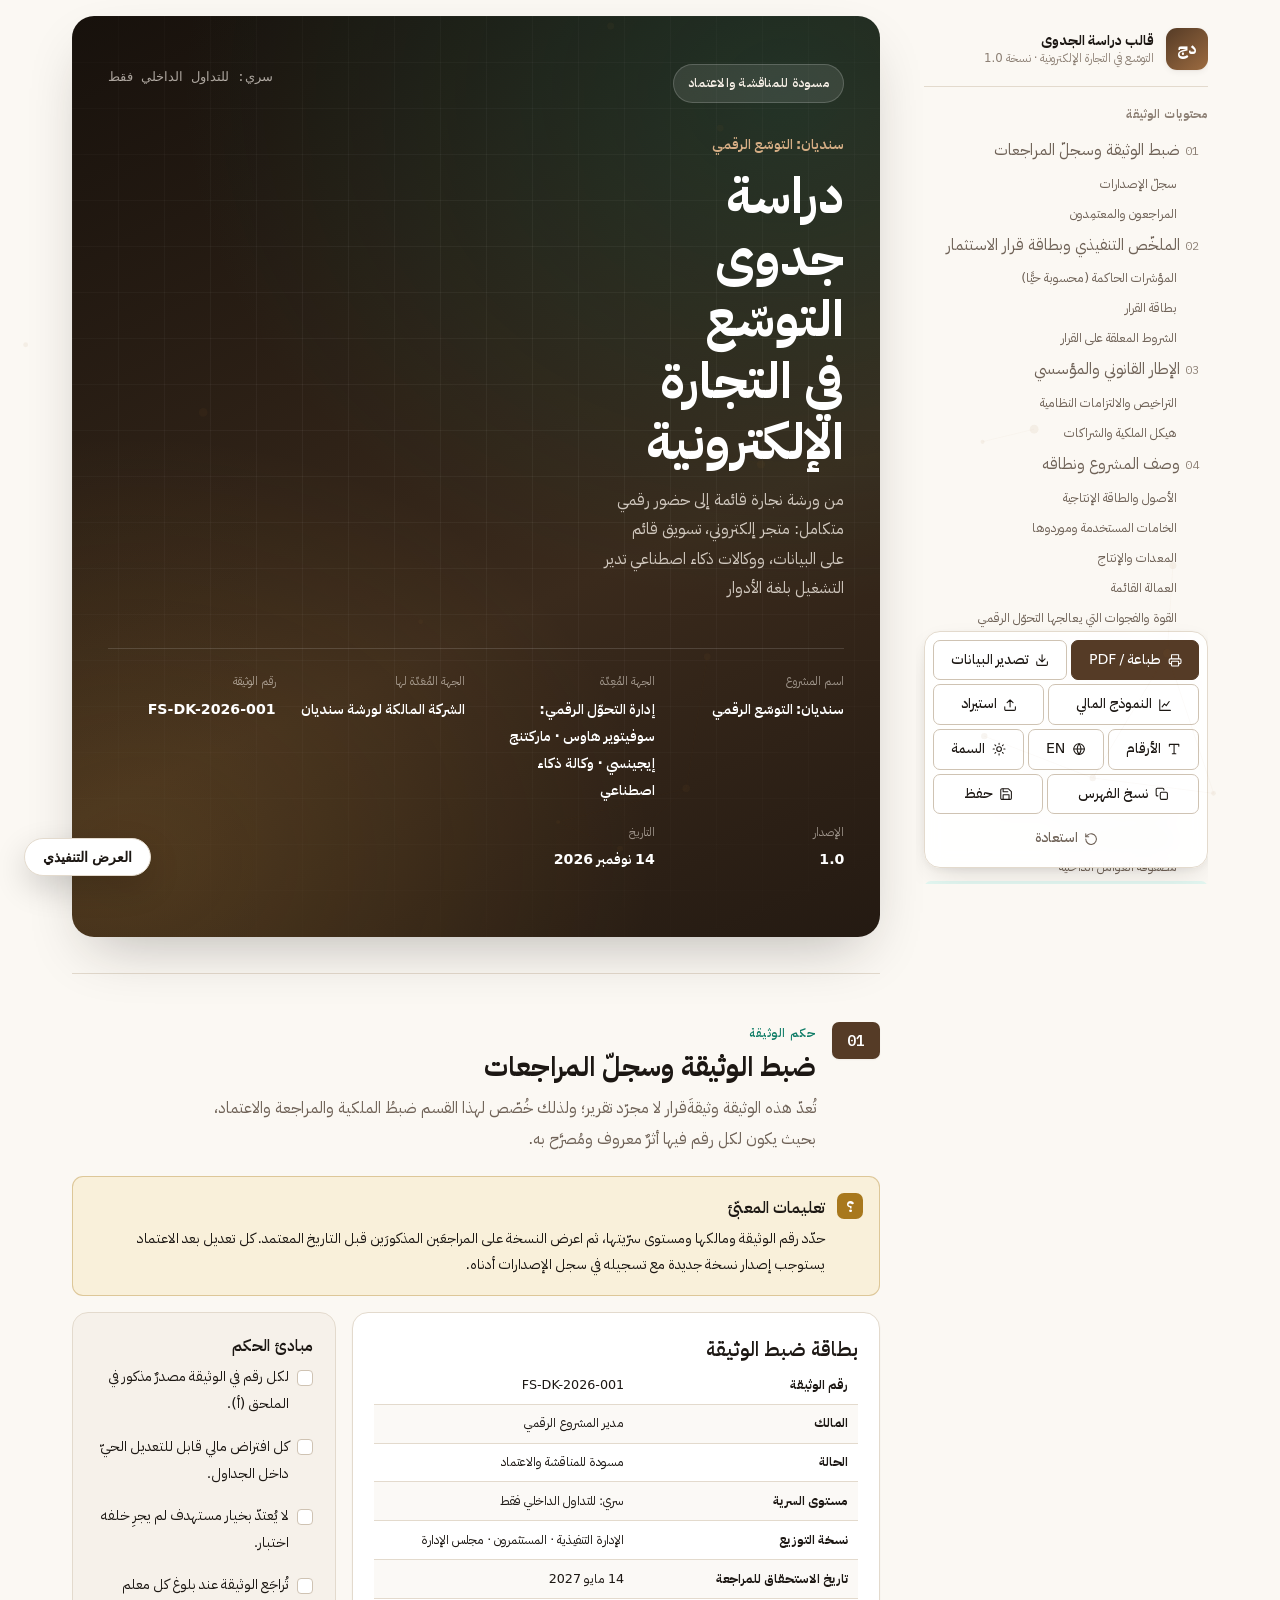
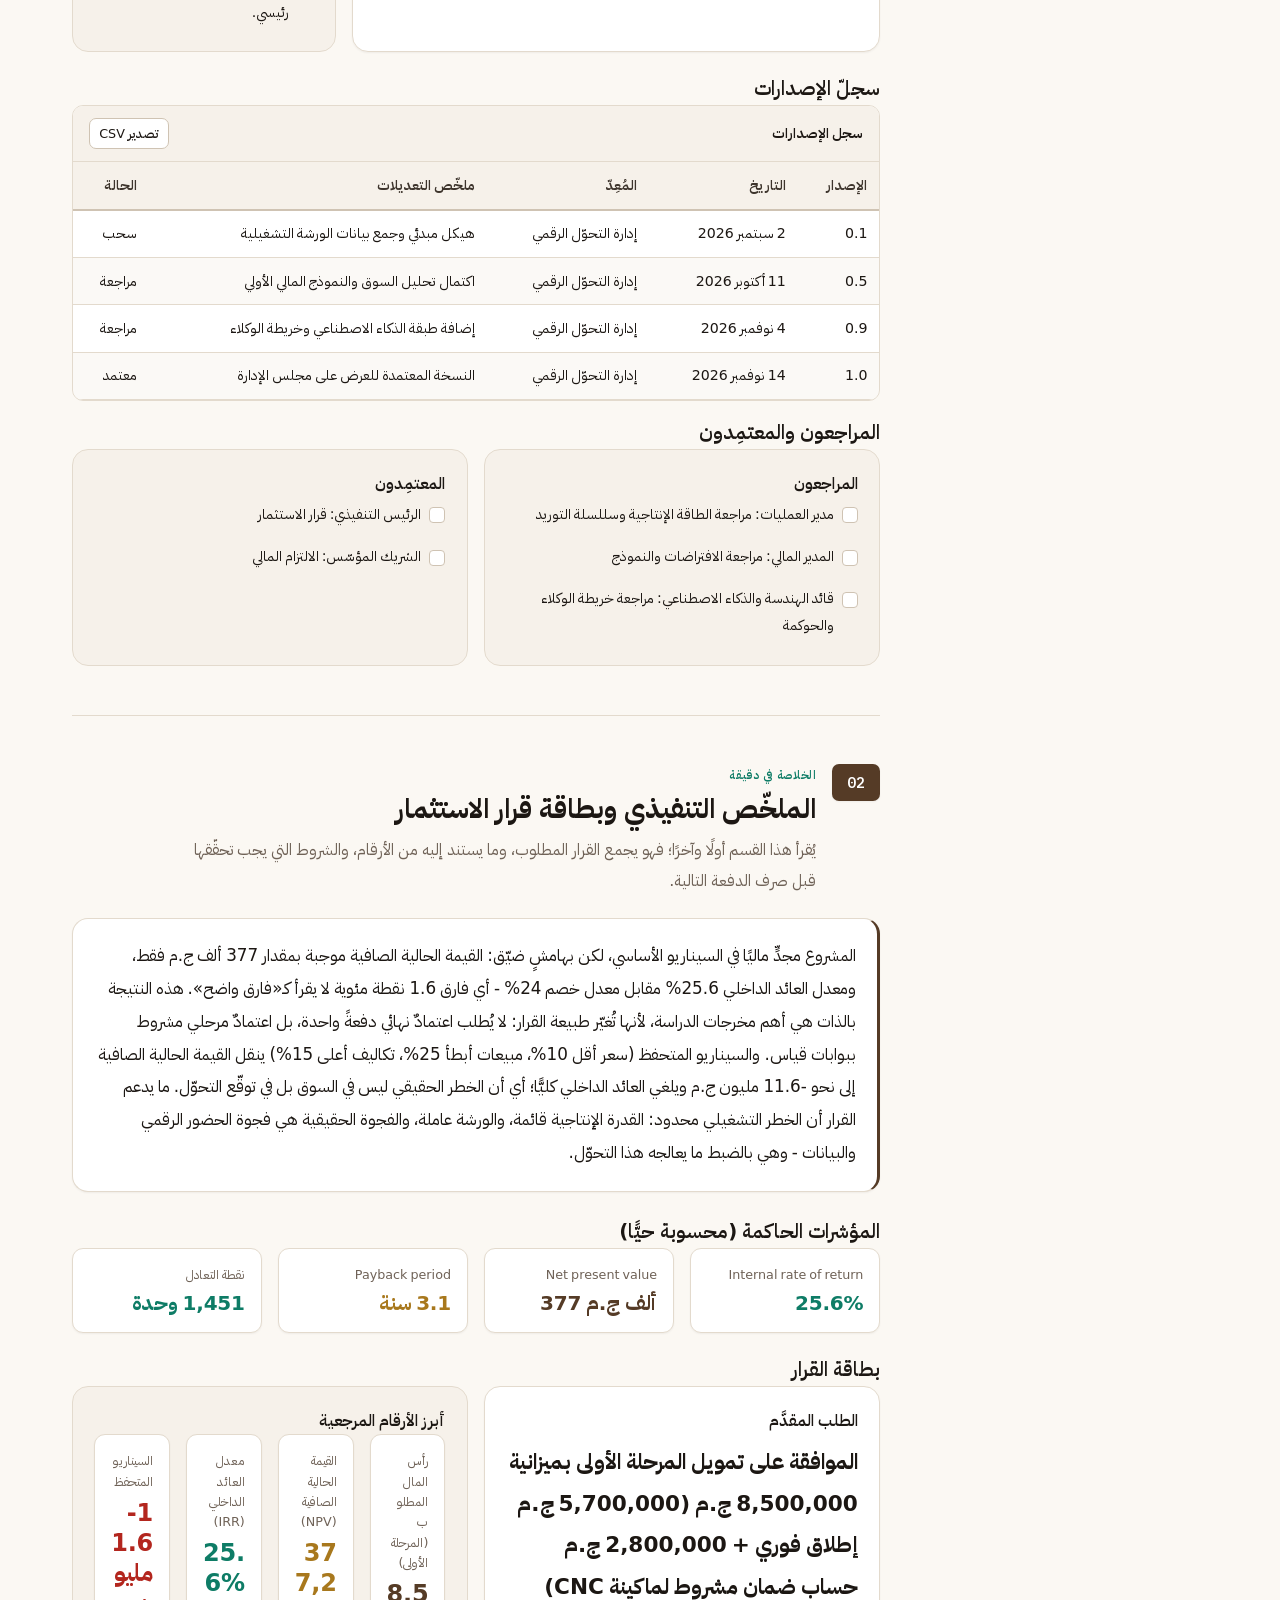
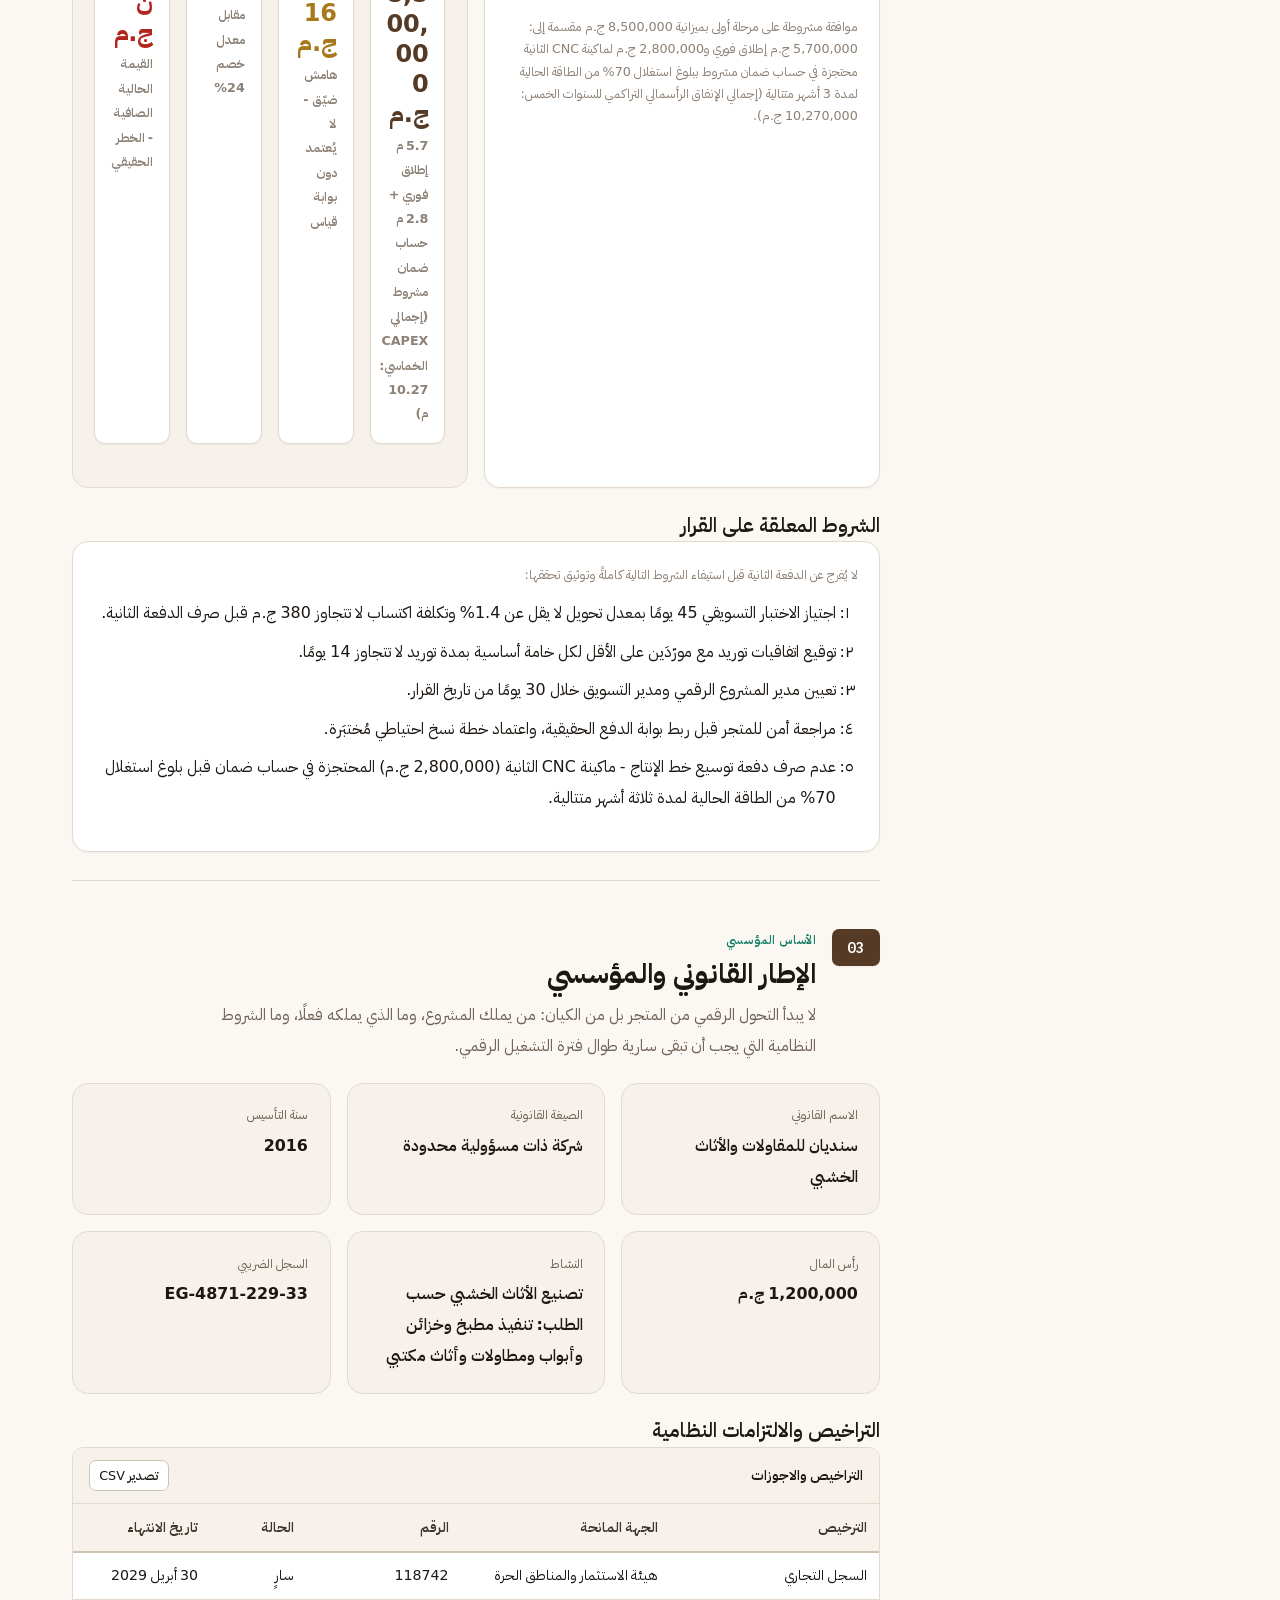
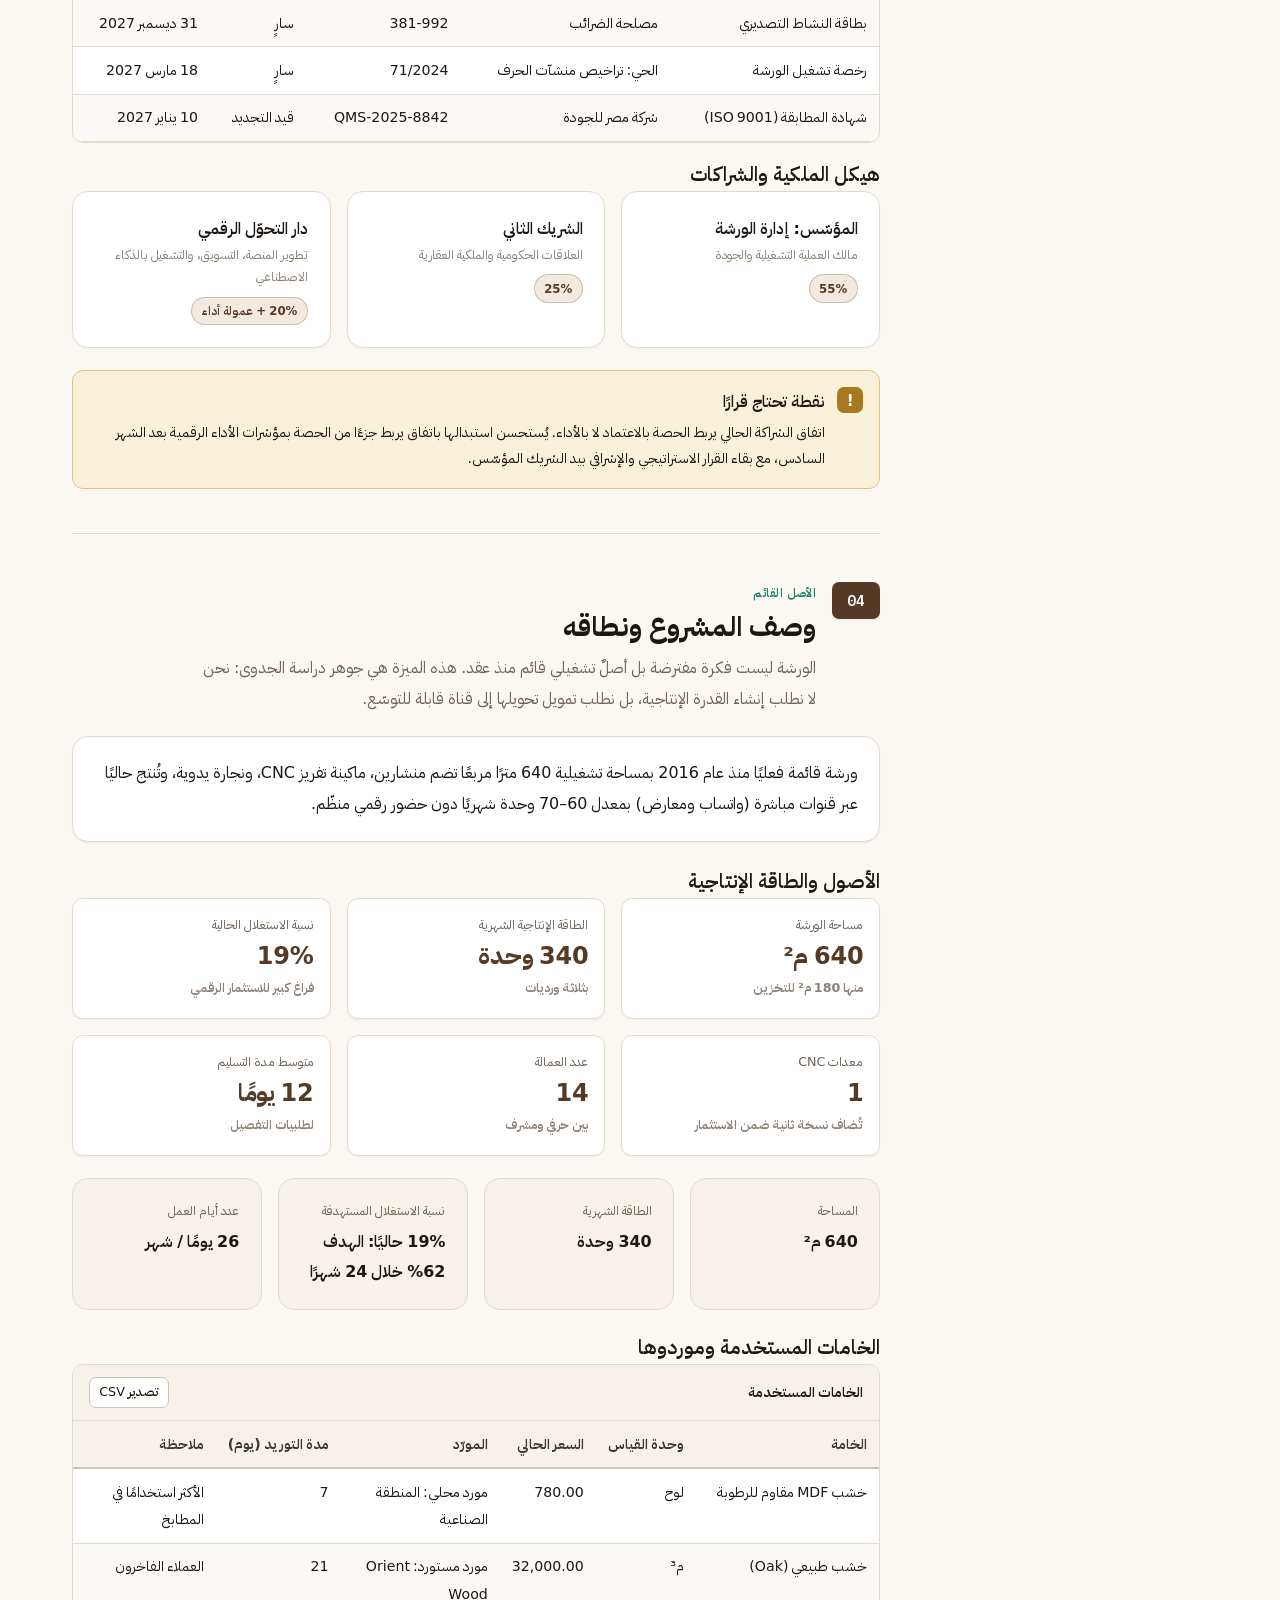
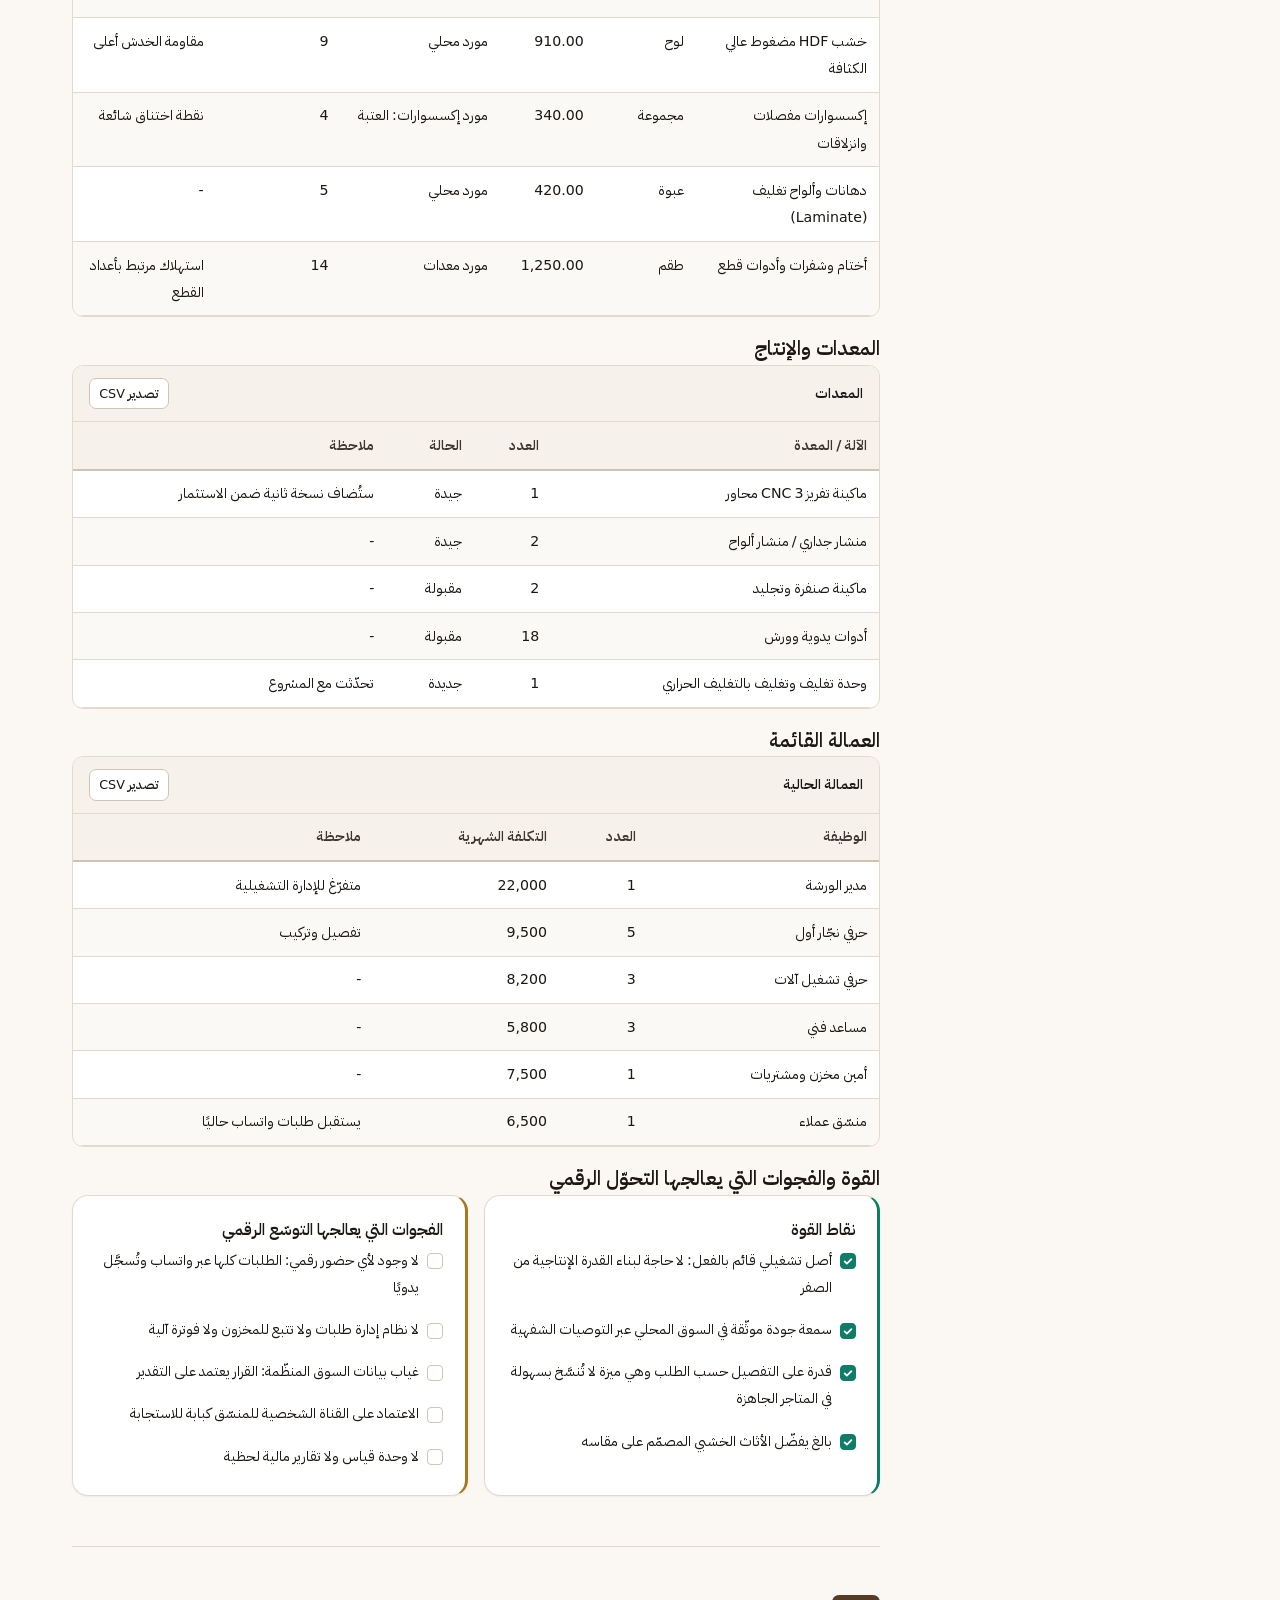
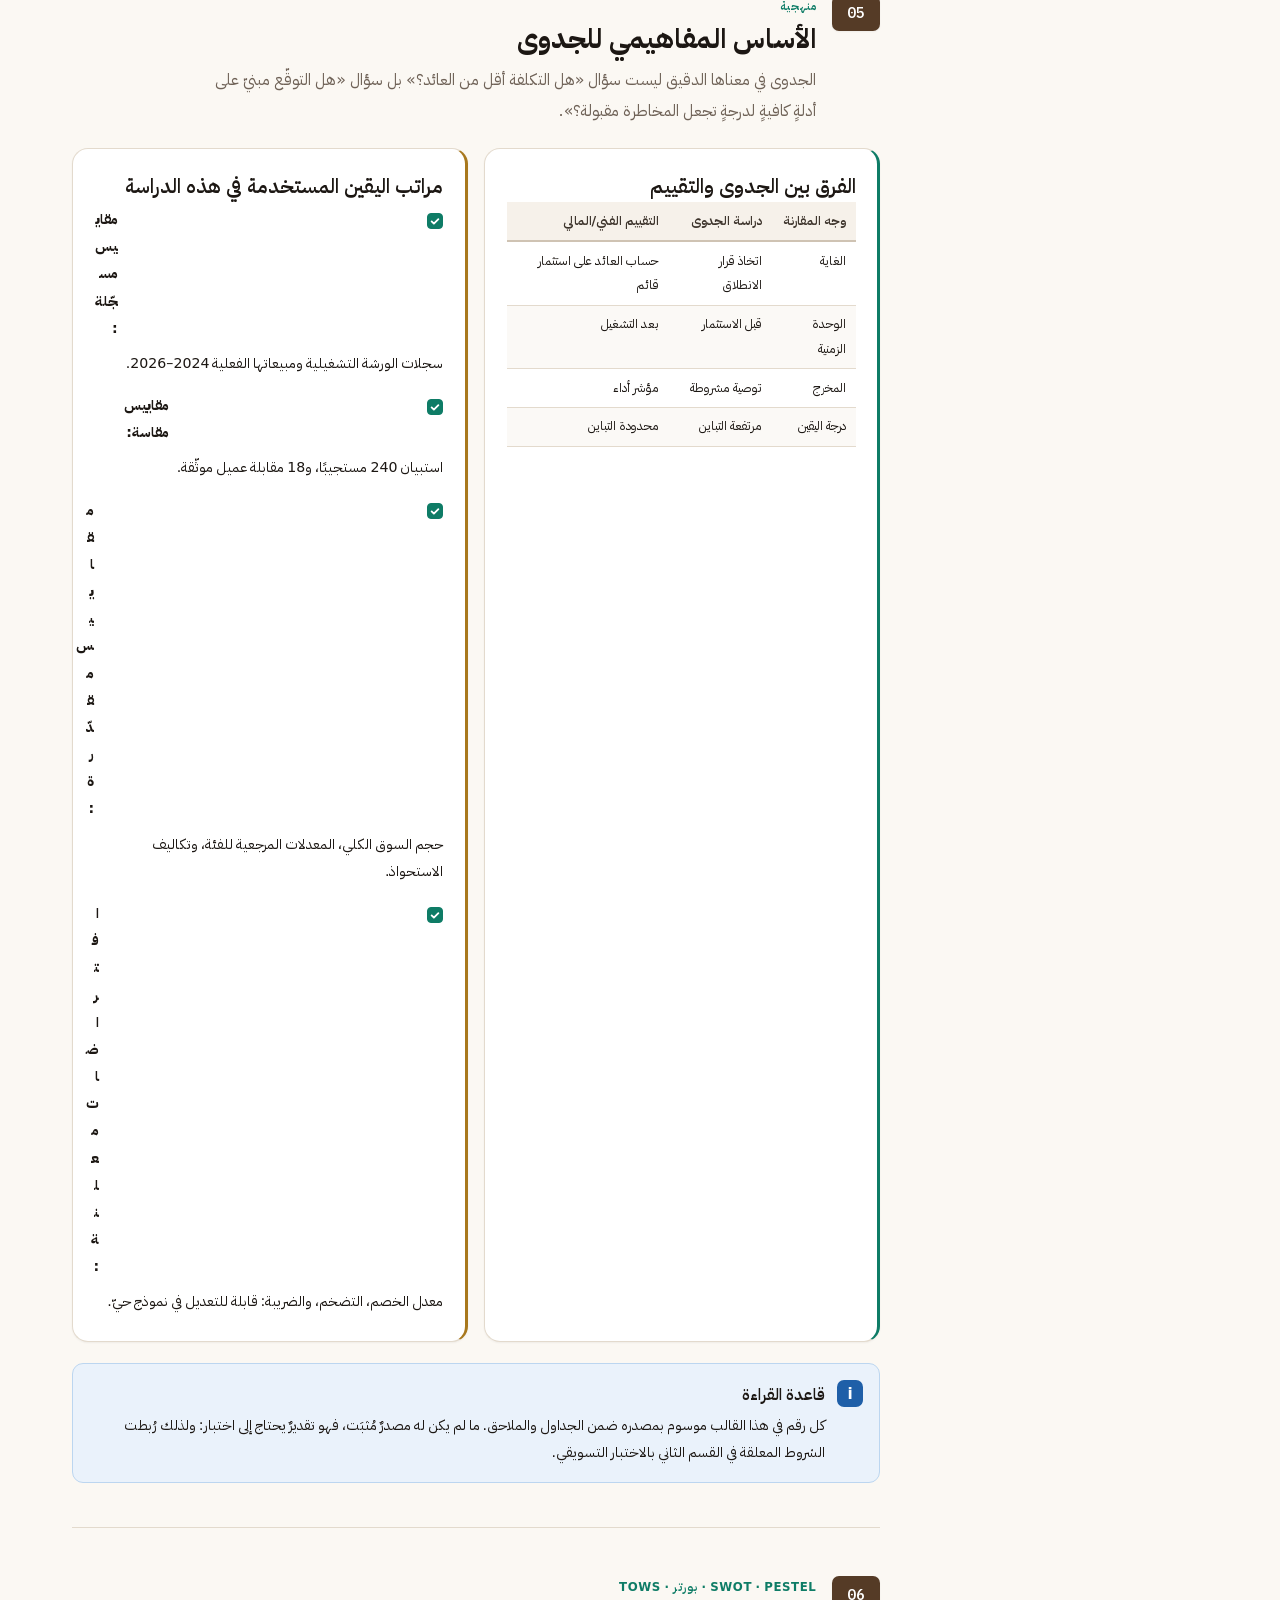
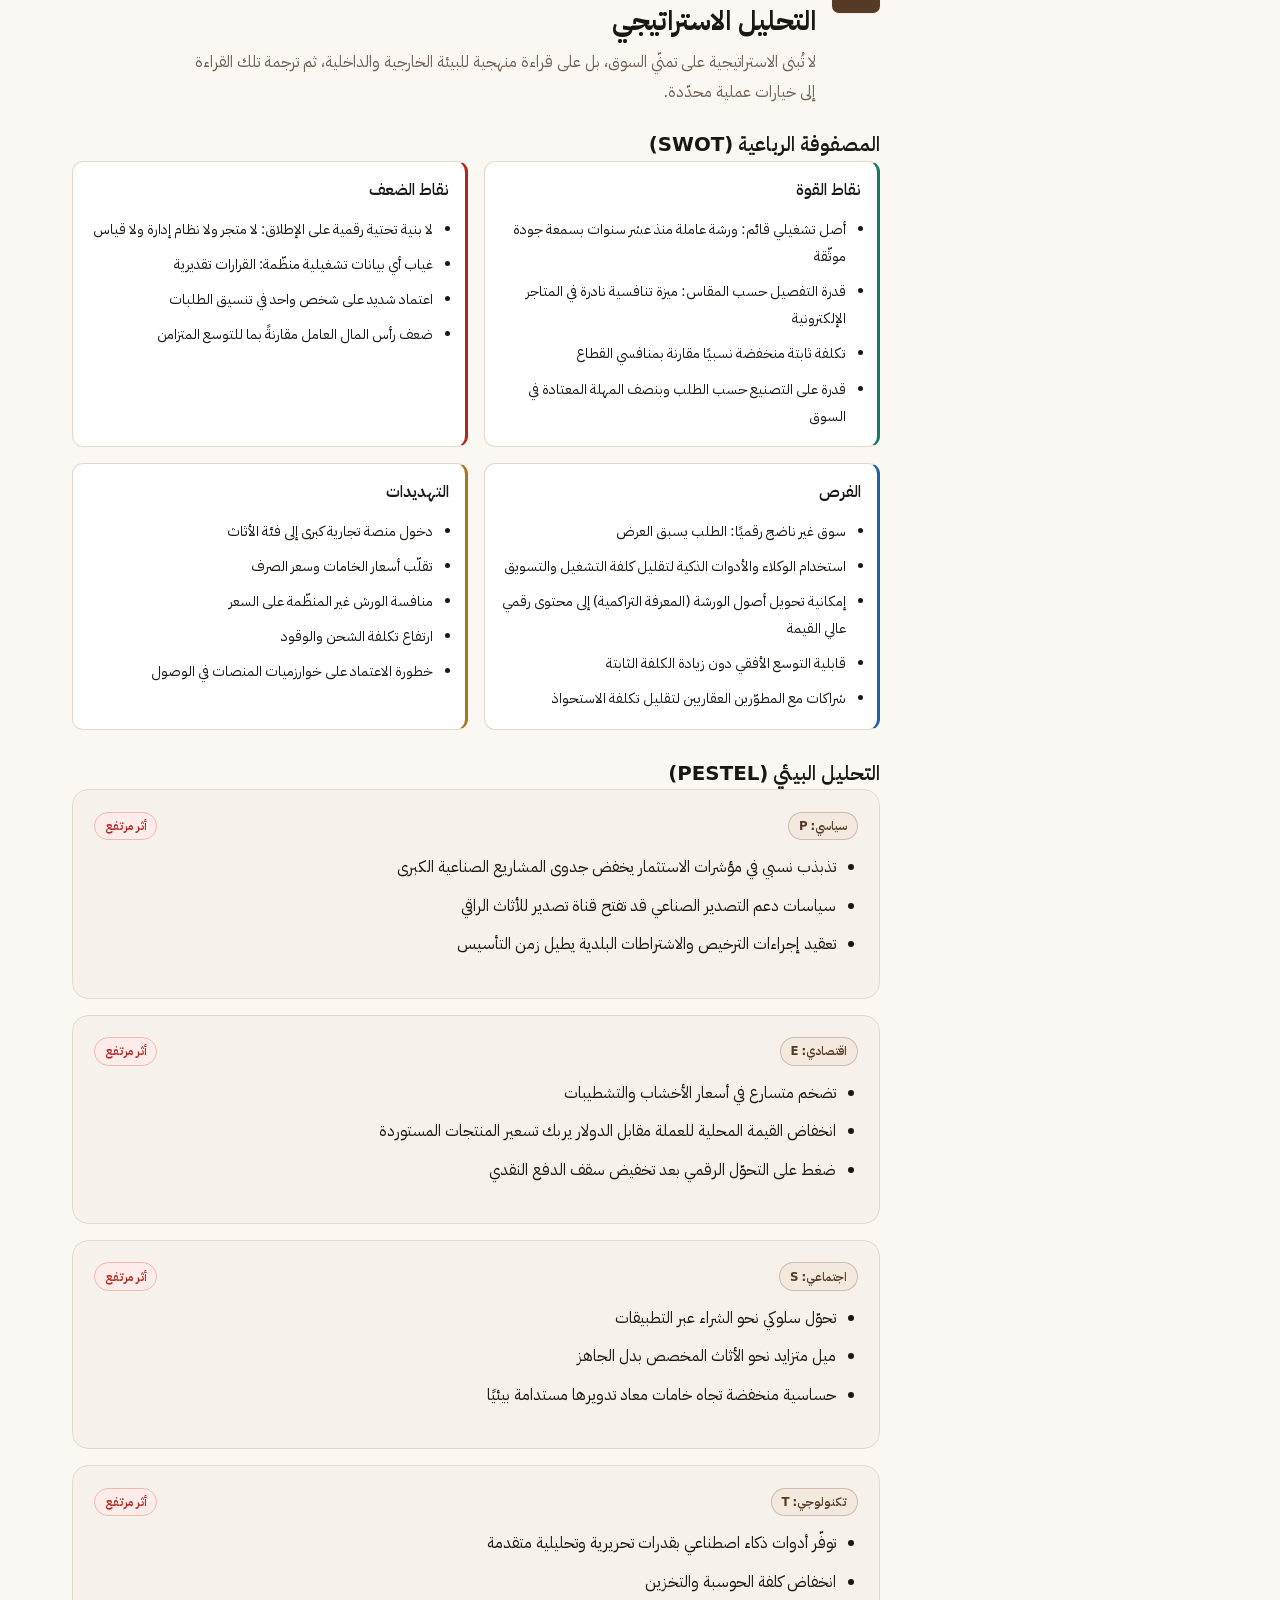
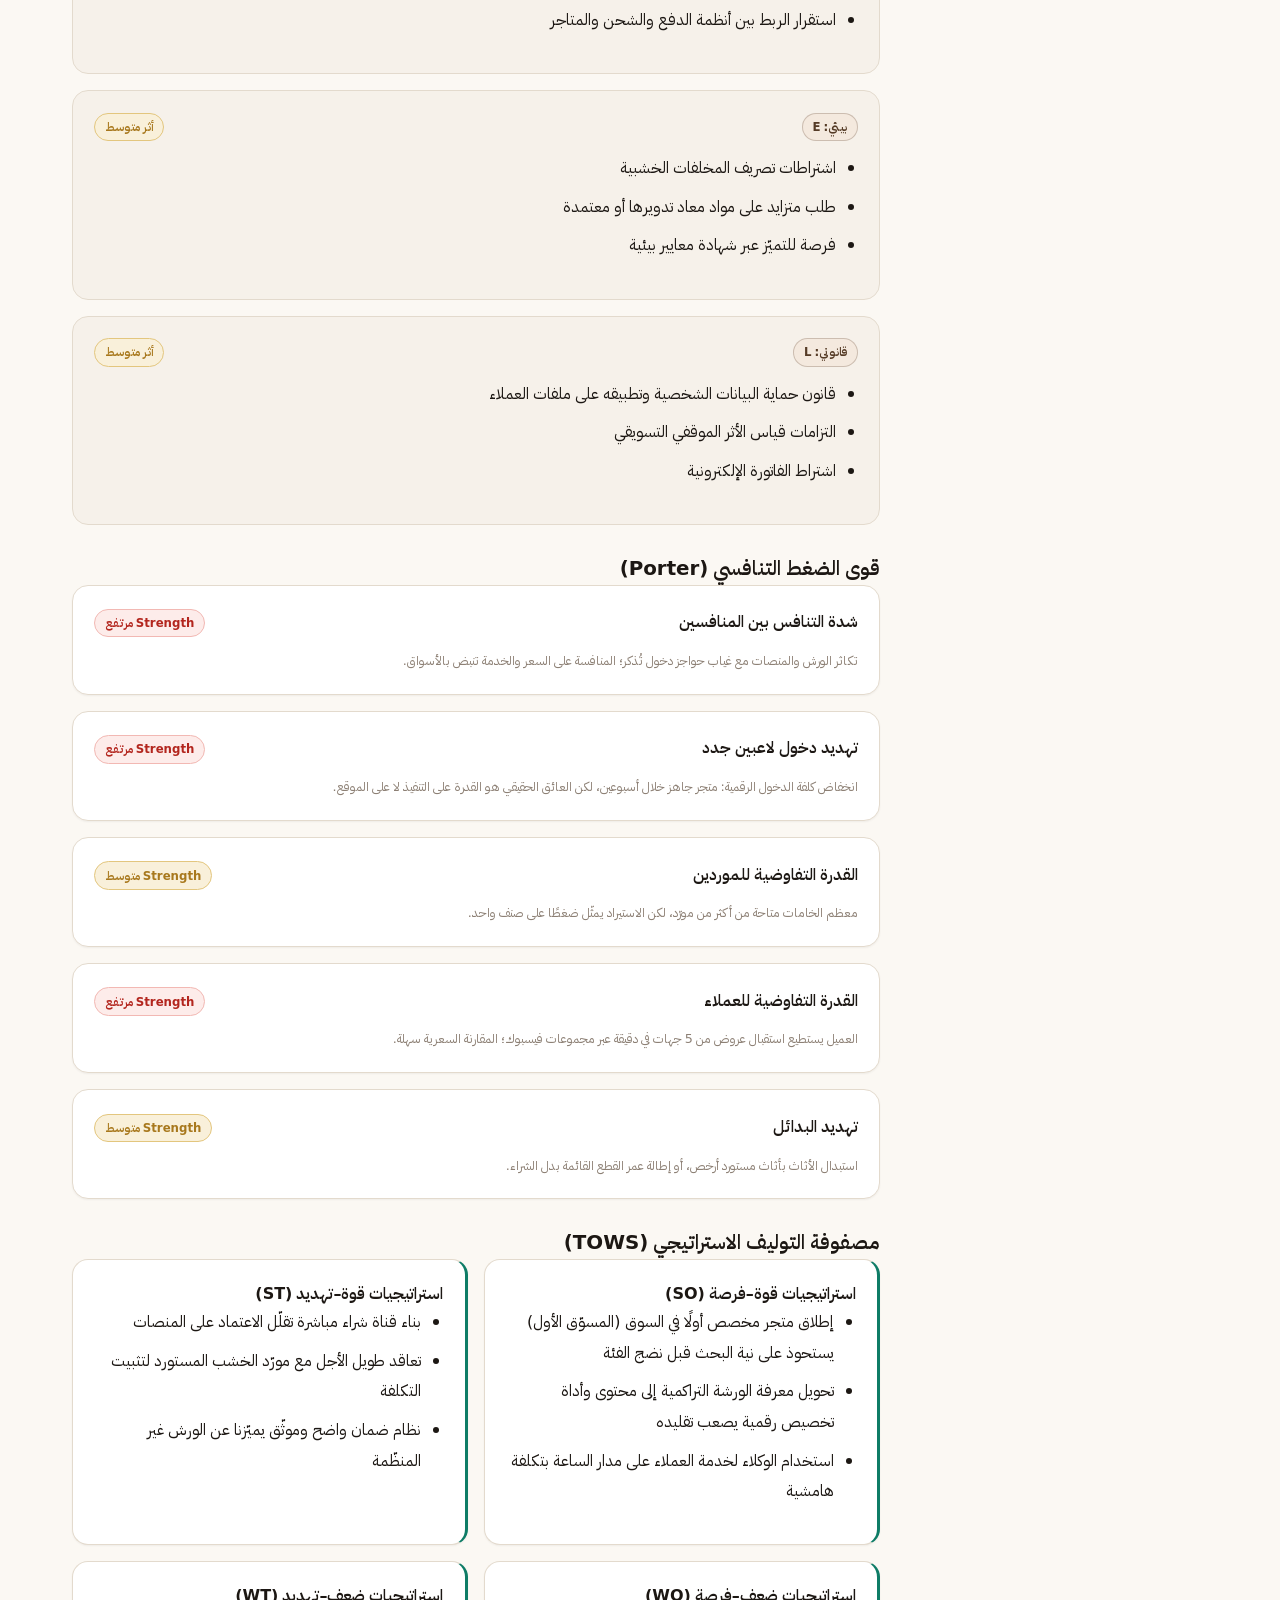
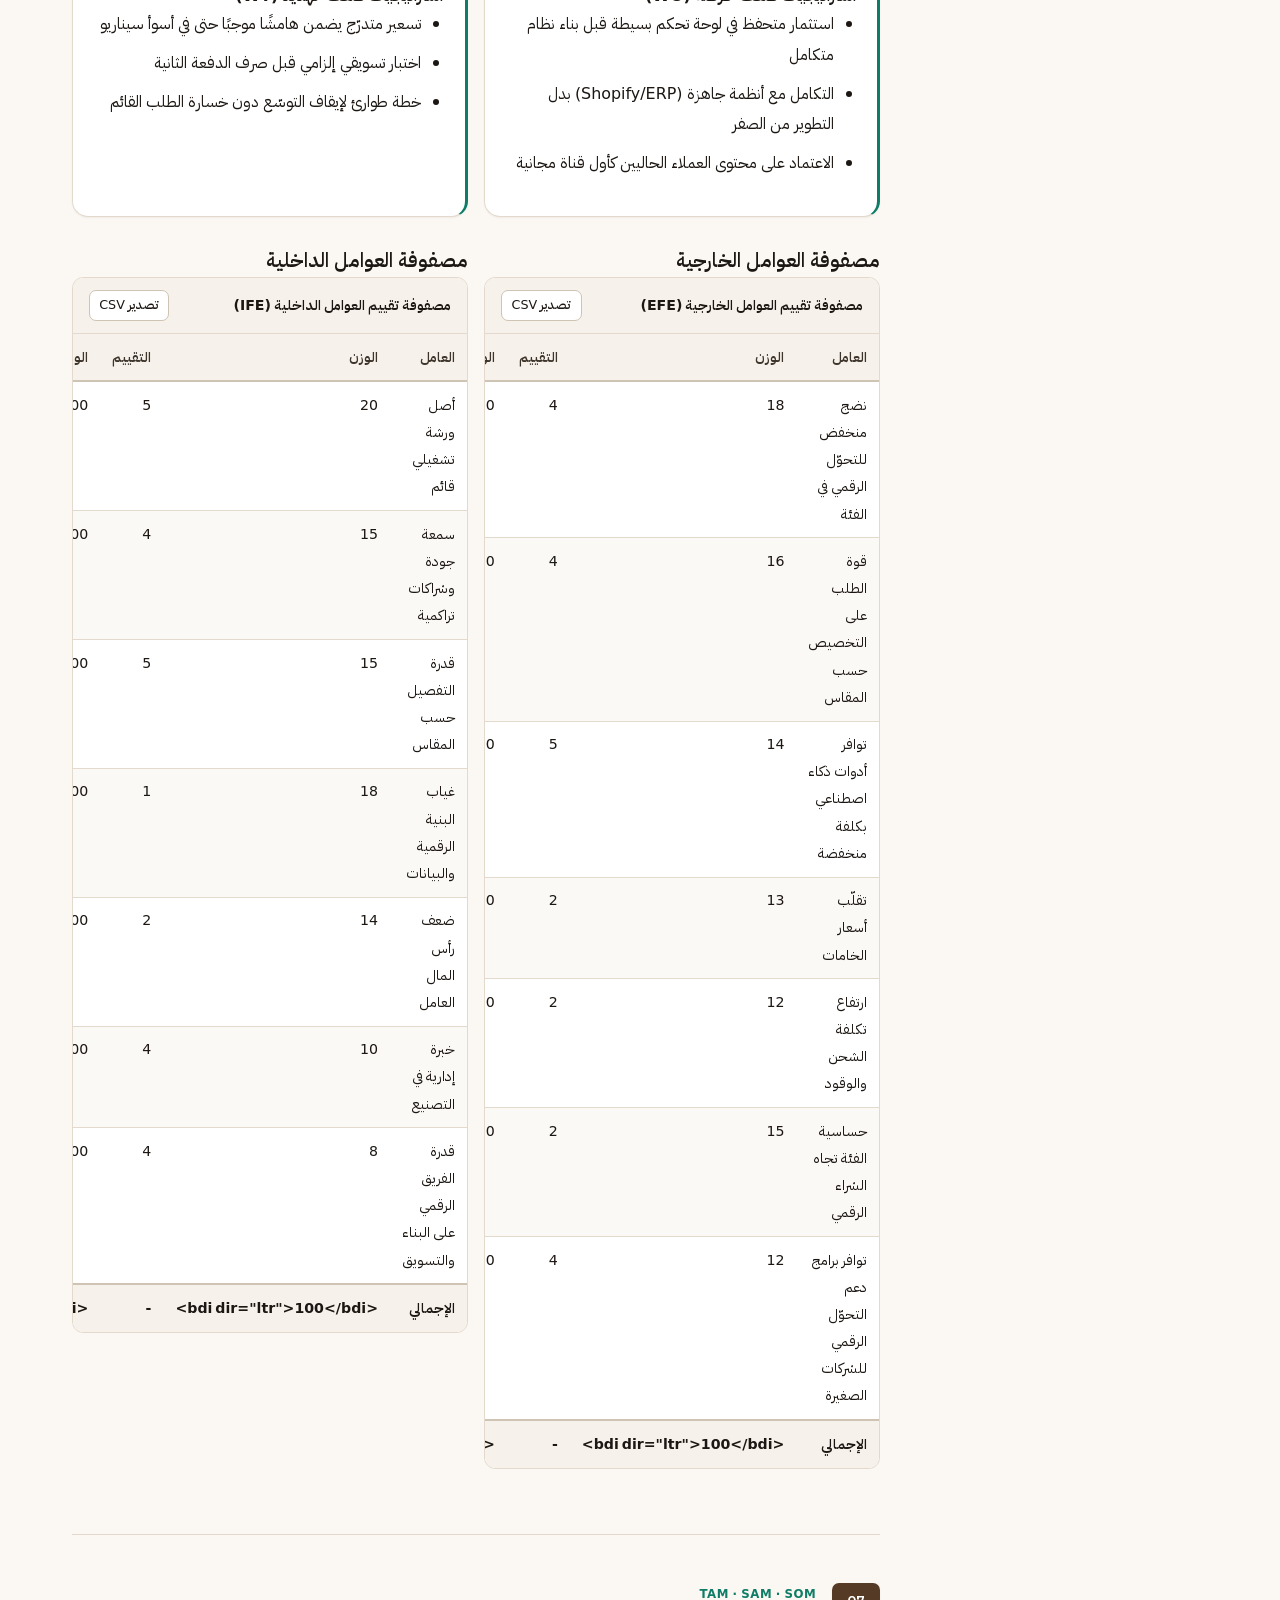
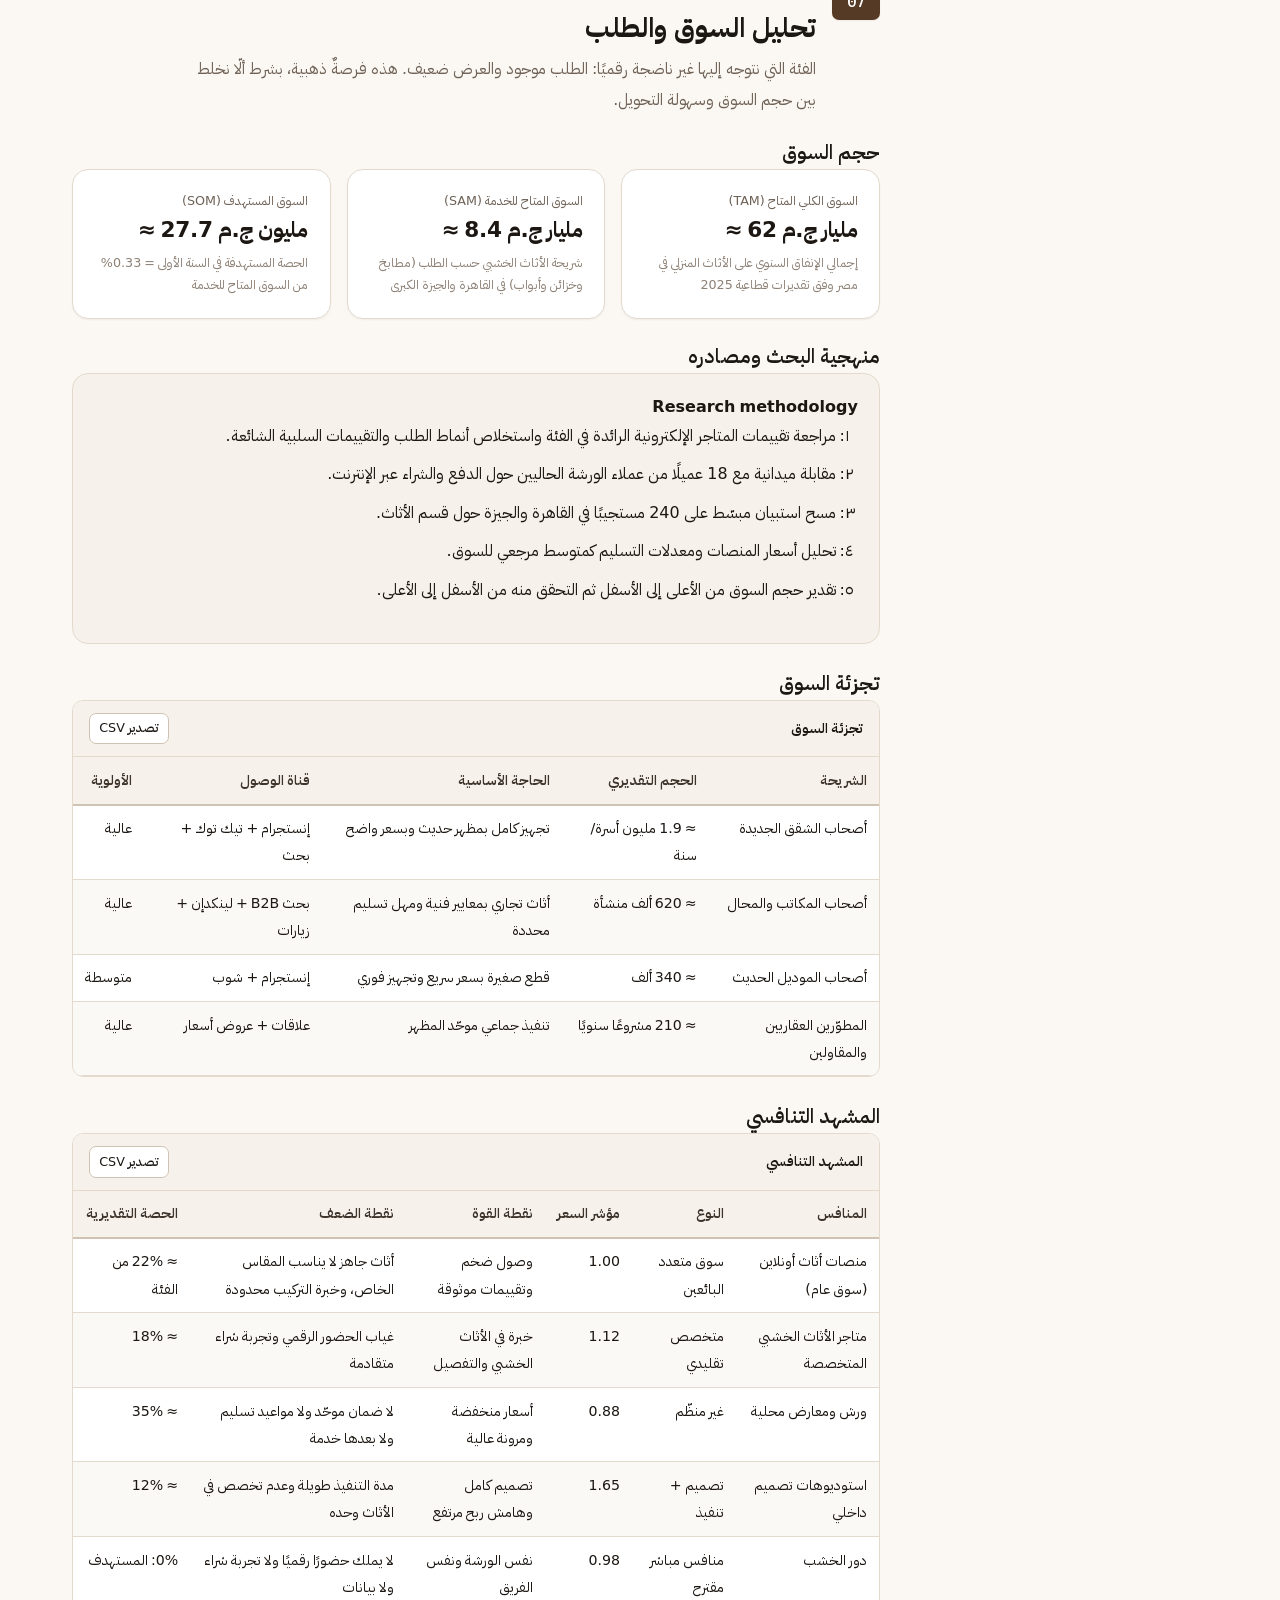
==== commit 4ba14d50: "chore: remove all em dashes and clean HTML title tags" ====
--- a/ar/index.html
+++ b/ar/index.html
@@ -3,7 +3,7 @@
 <head>
 <meta charset="utf-8">
 <meta name="viewport" content="width=device-width, initial-scale=1">
-<title><span data-copy-text-ar="دراسة جدوى — التوسّع في التجارة الإلكترونية | سنديان" data-copy-text-en="Feasibility Study — E-commerce Expansion | Sandiyan">دراسة جدوى — التوسّع في التجارة الإلكترونية | سنديان</span></title>
+<title>دراسة جدوى: التوسّع في التجارة الإلكترونية | سنديان</title>
 <meta name="description" content="قالب دراسة جدوى عربي RTL لمشروع تجارة إلكترونية قائم على ورشة نجارة، بطبقة ذكاء اصطناعي ومحرك مالي حيّ.">
 <meta name="author" content="إدارة التحوّل الرقمي">
 <meta name="color-scheme" content="light dark">
@@ -113,7 +113,7 @@
 
     <div class="stack stack--tight" style="margin-block-start:1rem">
       <div class="savestate" data-savestate data-state="idle" data-copy-text-ar="محفوظ تلقائيًا" data-copy-text-en="Saved automatically"><span data-copy-text-ar="محفوظ تلقائيًا" data-copy-text-en="Saved automatically">محفوظ تلقائيًا</span></div>
-      <div class="note" data-source data-copy-text-ar="مصدر البيانات: —" data-copy-text-en="Data source: —"><span data-copy-text-ar="مصدر البيانات: —" data-copy-text-en="Data source: —">مصدر البيانات: —</span></div>
+      <div class="note" data-source data-copy-text-ar="مصدر البيانات: -" data-copy-text-en="Data source: -"><span data-copy-text-ar="مصدر البيانات: -" data-copy-text-en="Data source: -">مصدر البيانات: -</span></div>
     </div>
 
     <input type="file" id="import-file" accept="application/json,.json" hidden>
@@ -151,7 +151,7 @@
       <div id="toc-print"></div>
     </section>
 
-    <!-- ================= 1 — ضبط الوثيقة ================= -->
+    <!-- ================= 1: ضبط الوثيقة ================= -->
     <section class="sec" id="s01"  data-toc-ar="ضبط الوثيقة وسجلّ المراجعات" data-toc-en="Document control and revision log" data-toc="ضبط الوثيقة وسجلّ المراجعات" data-num="01" data-toc-sub="1">
       <header class="sec__head">
         <span class="sec__index">01</span>
@@ -195,7 +195,7 @@
       <div id="doc-approvals"></div>
     </section>
 
-    <!-- ================= 2 — الملخص التنفيذي ================= -->
+    <!-- ================= 2: الملخص التنفيذي ================= -->
     <section class="sec" id="s02"  data-toc-ar="الملخّص التنفيذي وبطاقة قرار الاستثمار" data-toc-en="Executive summary and investment decision card" data-toc="الملخّص التنفيذي وبطاقة قرار الاستثمار" data-num="02" data-toc-sub="1">
       <header class="sec__head">
         <span class="sec__index">02</span>
@@ -233,7 +233,7 @@
       </div>
     </section>
 
-    <!-- ================= 3 — الإطار القانوني ================= -->
+    <!-- ================= 3: الإطار القانوني ================= -->
     <section class="sec" id="s03"  data-toc-ar="الإطار القانوني والمؤسسي" data-toc-en="Legal and institutional framework" data-toc="الإطار القانوني والمؤسسي" data-num="03" data-toc-sub="1">
       <header class="sec__head">
         <span class="sec__index">03</span>
@@ -261,7 +261,7 @@
       </div>
     </section>
 
-    <!-- ================= 4 — وصف المشروع ================= -->
+    <!-- ================= 4: وصف المشروع ================= -->
     <section class="sec" id="s04"  data-toc-ar="وصف المشروع ونطاقه" data-toc-en="Project description and scope" data-toc="وصف المشروع ونطاقه" data-num="04" data-toc-sub="1">
       <header class="sec__head">
         <span class="sec__index">04</span>
@@ -293,7 +293,7 @@
       <div id="workshop-sw"></div>
     </section>
 
-    <!-- ================= 5 — الأساس المفاهيمي ================= -->
+    <!-- ================= 5: الأساس المفاهيمي ================= -->
     <section class="sec" id="s05"  data-toc-ar="الأساس المفاهيمي للجدوى" data-toc-en="The conceptual basis of feasibility" data-toc="الأساس المفاهيمي للجدوى" data-num="05" data-toc-sub="1">
       <header class="sec__head">
         <span class="sec__index">05</span>
@@ -323,7 +323,7 @@
             <li><b data-copy-text-ar="مقاييس مسجّلة:" data-copy-text-en="Recorded measures:"><span data-copy-text-ar="مقاييس مسجّلة:" data-copy-text-en="Recorded measures:">مقاييس مسجّلة:</span></b><span data-copy-text-ar="سجلات الورشة التشغيلية ومبيعاتها الفعلية 2024–2026." data-copy-text-en="Workshop operating records and actual sales, 2024–2026."> سجلات الورشة التشغيلية ومبيعاتها الفعلية 2024–2026.</span></li>
             <li><b data-copy-text-ar="مقاييس مقاسة:" data-copy-text-en="Measured:"><span data-copy-text-ar="مقاييس مقاسة:" data-copy-text-en="Measured:">مقاييس مقاسة:</span></b><span data-copy-text-ar="استبيان 240 مستجيبًا، و18 مقابلة عميل موثّقة." data-copy-text-en="A survey of 240 respondents and 18 documented customer interviews."> استبيان 240 مستجيبًا، و18 مقابلة عميل موثّقة.</span></li>
             <li><b data-copy-text-ar="مقاييس مقدّرة:" data-copy-text-en="Estimated:"><span data-copy-text-ar="مقاييس مقدّرة:" data-copy-text-en="Estimated:">مقاييس مقدّرة:</span></b><span data-copy-text-ar="حجم السوق الكلي، المعدلات المرجعية للفئة، وتكاليف الاستحواذ." data-copy-text-en="Total market size, category benchmark rates, and acquisition costs."> حجم السوق الكلي، المعدلات المرجعية للفئة، وتكاليف الاستحواذ.</span></li>
-            <li><b data-copy-text-ar="افتراضات معلنة:" data-copy-text-en="Stated assumptions:"><span data-copy-text-ar="افتراضات معلنة:" data-copy-text-en="Stated assumptions:">افتراضات معلنة:</span></b><span data-copy-text-ar="معدل الخصم، التضخم، والضريبة — قابلة للتعديل في نموذج حيّ." data-copy-text-en="Discount rate, inflation and tax — editable in the live model."> معدل الخصم، التضخم، والضريبة — قابلة للتعديل في نموذج حيّ.</span></li>
+            <li><b data-copy-text-ar="افتراضات معلنة:" data-copy-text-en="Stated assumptions:"><span data-copy-text-ar="افتراضات معلنة:" data-copy-text-en="Stated assumptions:">افتراضات معلنة:</span></b><span data-copy-text-ar="معدل الخصم، التضخم، والضريبة: قابلة للتعديل في نموذج حيّ." data-copy-text-en="Discount rate, inflation and tax: editable in the live model."> معدل الخصم، التضخم، والضريبة: قابلة للتعديل في نموذج حيّ.</span></li>
           </ul>
         </div>
       </div>
@@ -332,12 +332,12 @@
         <div class="callout__icon" aria-hidden="true">i</div>
         <div>
           <div class="callout__title" data-copy-text-ar="قاعدة القراءة" data-copy-text-en="How to read the numbers"><span data-copy-text-ar="قاعدة القراءة" data-copy-text-en="How to read the numbers">قاعدة القراءة</span></div>
-          <div class="callout__body"><p data-copy-text-ar="كل رقم في هذا القالب موسوم بمصدره ضمن الجداول والملاحق. ما لم يكن له مصدرٌ مُثبَت، فهو تقديرٌ يحتاج إلى اختبار — ولذلك رُبطت الشروط المعلقة في القسم الثاني بالاختبار التسويقي." data-copy-text-en="Every figure in this template is tagged with its source in the tables and appendices. Anything without an established source is an estimate that requires testing — which is why the conditions in Section 2 are tied to the marketing test."><span data-copy-text-ar="كل رقم في هذا القالب موسوم بمصدره ضمن الجداول والملاحق. ما لم يكن له مصدرٌ مُثبَت، فهو تقديرٌ يحتاج إلى اختبار — ولذلك رُبطت الشروط المعلقة في القسم الثاني بالاختبار التسويقي." data-copy-text-en="Every figure in this template is tagged with its source in the tables and appendices. Anything without an established source is an estimate that requires testing — which is why the conditions in Section 2 are tied to the marketing test.">كل رقم في هذا القالب موسوم بمصدره ضمن الجداول والملاحق. ما لم يكن له مصدرٌ مُثبَت، فهو تقديرٌ يحتاج إلى اختبار — ولذلك رُبطت الشروط المعلقة في القسم الثاني بالاختبار التسويقي.</span></p></div>
-        </div>
-      </div>
-    </section>
-
-    <!-- ================= 6 — التحليل الاستراتيجي ================= -->
+          <div class="callout__body"><p data-copy-text-ar="كل رقم في هذا القالب موسوم بمصدره ضمن الجداول والملاحق. ما لم يكن له مصدرٌ مُثبَت، فهو تقديرٌ يحتاج إلى اختبار: ولذلك رُبطت الشروط المعلقة في القسم الثاني بالاختبار التسويقي." data-copy-text-en="Every figure in this template is tagged with its source in the tables and appendices. Anything without an established source is an estimate that requires testing: which is why the conditions in Section 2 are tied to the marketing test."><span data-copy-text-ar="كل رقم في هذا القالب موسوم بمصدره ضمن الجداول والملاحق. ما لم يكن له مصدرٌ مُثبَت، فهو تقديرٌ يحتاج إلى اختبار: ولذلك رُبطت الشروط المعلقة في القسم الثاني بالاختبار التسويقي." data-copy-text-en="Every figure in this template is tagged with its source in the tables and appendices. Anything without an established source is an estimate that requires testing: which is why the conditions in Section 2 are tied to the marketing test.">كل رقم في هذا القالب موسوم بمصدره ضمن الجداول والملاحق. ما لم يكن له مصدرٌ مُثبَت، فهو تقديرٌ يحتاج إلى اختبار: ولذلك رُبطت الشروط المعلقة في القسم الثاني بالاختبار التسويقي.</span></p></div>
+        </div>
+      </div>
+    </section>
+
+    <!-- ================= 6: التحليل الاستراتيجي ================= -->
     <section class="sec" id="s06"  data-toc-ar="التحليل الاستراتيجي" data-toc-en="Strategic analysis" data-toc="التحليل الاستراتيجي" data-num="06" data-toc-sub="1">
       <header class="sec__head">
         <span class="sec__index">06</span>
@@ -372,7 +372,7 @@
       </div>
     </section>
 
-    <!-- ================= 7 — السوق ================= -->
+    <!-- ================= 7: السوق ================= -->
     <section class="sec" id="s07"  data-toc-ar="تحليل السوق والطلب" data-toc-en="Market and demand analysis" data-toc="تحليل السوق والطلب" data-num="07" data-toc-sub="1">
       <header class="sec__head">
         <span class="sec__index">07</span>
@@ -402,7 +402,7 @@
       <div id="market-sources"></div>
     </section>
 
-    <!-- ================= 8 — طبقة الذكاء الاصطناعي ================= -->
+    <!-- ================= 8: طبقة الذكاء الاصطناعي ================= -->
     <section class="sec" id="s08"  data-toc-ar="طبقة الذكاء الاصطناعي وخريطة الوكلاء" data-toc-en="The AI layer and the agent map" data-toc="طبقة الذكاء الاصطناعي وخريطة الوكلاء" data-num="08" data-toc-sub="1">
       <header class="sec__head">
         <span class="sec__index">08</span>
@@ -432,7 +432,7 @@
       <div id="ai-governance"></div>
     </section>
 
-    <!-- ================= 9 — التسويق ================= -->
+    <!-- ================= 9: التسويق ================= -->
     <section class="sec" id="s09"  data-toc-ar="استراتيجية التسويق والمبيعات" data-toc-en="Marketing and sales strategy" data-toc="استراتيجية التسويق والمبيعات" data-num="09" data-toc-sub="1">
       <header class="sec__head">
         <span class="sec__index">09</span>
@@ -459,7 +459,7 @@
       <div id="content-table"></div>
     </section>
 
-    <!-- ================= 10 — العمليات ================= -->
+    <!-- ================= 10: العمليات ================= -->
     <section class="sec" id="s10"  data-toc-ar="العمليات والتصنيع" data-toc-en="Operations and manufacturing" data-toc="العمليات والتصنيع" data-num="10" data-toc-sub="1">
       <header class="sec__head">
         <span class="sec__index">10</span>
@@ -480,7 +480,7 @@
       <div id="ops-blocks"></div>
     </section>
 
-    <!-- ================= 11 — التقنية ================= -->
+    <!-- ================= 11: التقنية ================= -->
     <section class="sec" id="s11"  data-toc-ar="التقنية والبنية الرقمية" data-toc-en="Technology and digital infrastructure" data-toc="التقنية والبنية الرقمية" data-num="11" data-toc-sub="1">
       <header class="sec__head">
         <span class="sec__index">11</span>
@@ -498,7 +498,7 @@
       <div id="tech-blocks"></div>
     </section>
 
-    <!-- ================= 12 — الموارد البشرية ================= -->
+    <!-- ================= 12: الموارد البشرية ================= -->
     <section class="sec" id="s12"  data-toc-ar="الموارد البشرية والتنظيم" data-toc-en="Human resources and organisation" data-toc="الموارد البشرية والتنظيم" data-num="12" data-toc-sub="1">
       <header class="sec__head">
         <span class="sec__index">12</span>
@@ -516,14 +516,14 @@
       <div id="hr-blocks"></div>
     </section>
 
-    <!-- ================= 13 — المالية ================= -->
+    <!-- ================= 13: المالية ================= -->
     <section class="sec" id="s13"  data-toc-ar="الجداول المالية" data-toc-en="Financial tables" data-toc="الجداول المالية" data-num="13" data-toc-sub="1">
       <header class="sec__head">
         <span class="sec__index">13</span>
         <div class="sec__title-wrap">
           <div class="sec__eyebrow" data-copy-text-ar="NPV · IRR · التعادل · الحساسية" data-copy-text-en="NPV · IRR · Break-even · Sensitivity"><span data-copy-text-ar="NPV · IRR · التعادل · الحساسية" data-copy-text-en="NPV · IRR · Break-even · Sensitivity">NPV · IRR · التعادل · الحساسية</span></div>
           <h2 class="sec__title" data-copy-text-ar="الجداول المالية" data-copy-text-en="Financial tables"><span data-copy-text-ar="الجداول المالية" data-copy-text-en="Financial tables">الجداول المالية</span></h2>
-          <p class="sec__lead" data-copy-text-ar="كل الأرقام في هذا القسم حيّة: تعديل أي خانة يعيد حساب النموذج كاملًا — قائمة الدخل، والتدفق النقدي، ونقطة التعادل، ومعدل العائد الداخلي، والسيناريوهات، والحساسية." data-copy-text-en="Every figure in this section is live: changing any cell recalculates the whole model — the income statement, the cash flow statement, the break-even point, the internal rate of return, the scenarios and the sensitivity analysis."><span data-copy-text-ar="كل الأرقام في هذا القسم حيّة: تعديل أي خانة يعيد حساب النموذج كاملًا — قائمة الدخل، والتدفق النقدي، ونقطة التعادل، ومعدل العائد الداخلي، والسيناريوهات، والحساسية." data-copy-text-en="Every figure in this section is live: changing any cell recalculates the whole model — the income statement, the cash flow statement, the break-even point, the internal rate of return, the scenarios and the sensitivity analysis.">كل الأرقام في هذا القسم حيّة: تعديل أي خانة يعيد حساب النموذج كاملًا — قائمة الدخل، والتدفق النقدي، ونقطة التعادل، ومعدل العائد الداخلي، والسيناريوهات، والحساسية.</span></p>
+          <p class="sec__lead" data-copy-text-ar="كل الأرقام في هذا القسم حيّة: تعديل أي خانة يعيد حساب النموذج كاملًا: قائمة الدخل، والتدفق النقدي، ونقطة التعادل، ومعدل العائد الداخلي، والسيناريوهات، والحساسية." data-copy-text-en="Every figure in this section is live: changing any cell recalculates the whole model: the income statement, the cash flow statement, the break-even point, the internal rate of return, the scenarios and the sensitivity analysis."><span data-copy-text-ar="كل الأرقام في هذا القسم حيّة: تعديل أي خانة يعيد حساب النموذج كاملًا: قائمة الدخل، والتدفق النقدي، ونقطة التعادل، ومعدل العائد الداخلي، والسيناريوهات، والحساسية." data-copy-text-en="Every figure in this section is live: changing any cell recalculates the whole model: the income statement, the cash flow statement, the break-even point, the internal rate of return, the scenarios and the sensitivity analysis.">كل الأرقام في هذا القسم حيّة: تعديل أي خانة يعيد حساب النموذج كاملًا: قائمة الدخل، والتدفق النقدي، ونقطة التعادل، ومعدل العائد الداخلي، والسيناريوهات، والحساسية.</span></p>
         </div>
       </header>
 
@@ -579,7 +579,7 @@
         <div id="chart-capex"></div>
       </div>
 
-      <h3 data-toc-sub="الجسر النقدي" id="h-wf" data-copy-text-ar="جسر التدفق النقدي — السنة الأولى" data-copy-text-en="Free cash flow bridge — year one"><span data-copy-text-ar="جسر التدفق النقدي — السنة الأولى" data-copy-text-en="Free cash flow bridge — year one">جسر التدفق النقدي — السنة الأولى</span></h3>
+      <h3 data-toc-sub="الجسر النقدي" id="h-wf" data-copy-text-ar="جسر التدفق النقدي: السنة الأولى" data-copy-text-en="Free cash flow bridge: year one"><span data-copy-text-ar="جسر التدفق النقدي: السنة الأولى" data-copy-text-en="Free cash flow bridge: year one">جسر التدفق النقدي: السنة الأولى</span></h3>
       <div id="chart-waterfall" style="margin-block-end:1.75rem"></div>
 
       <h3 data-toc-sub="السيناريوهات" id="h-scen" data-copy-text-ar="تحليل السيناريوهات" data-copy-text-en="Scenario analysis"><span data-copy-text-ar="تحليل السيناريوهات" data-copy-text-en="Scenario analysis">تحليل السيناريوهات</span></h3>
@@ -593,7 +593,7 @@
       <div id="fin-sens2d"></div>
     </section>
 
-    <!-- ================= 14 — المخاطر ================= -->
+    <!-- ================= 14: المخاطر ================= -->
     <section class="sec" id="s14"  data-toc-ar="المخاطر وخطة التخفيف" data-toc-en="Risks and mitigation plan" data-toc="المخاطر وخطة التخفيف" data-num="14" data-toc-sub="1">
       <header class="sec__head">
         <span class="sec__index">14</span>
@@ -611,7 +611,7 @@
       <div id="risk-table"></div>
     </section>
 
-    <!-- ================= 15 — الجدول الزمني ================= -->
+    <!-- ================= 15: الجدول الزمني ================= -->
     <section class="sec" id="s15"  data-toc-ar="الجدول الزمني وخارطة الطريق" data-toc-en="Schedule and roadmap" data-toc="الجدول الزمني وخارطة الطريق" data-num="15" data-toc-sub="1">
       <header class="sec__head">
         <span class="sec__index">15</span>
@@ -628,7 +628,7 @@
       <div id="timeline-list"></div>
     </section>
 
-    <!-- ================= 16 — مؤشرات الأداء ================= -->
+    <!-- ================= 16: مؤشرات الأداء ================= -->
     <section class="sec" id="s16"  data-toc-ar="مؤشرات الأداء وإطار القياس" data-toc-en="Performance indicators and measurement framework" data-toc="مؤشرات الأداء وإطار القياس" data-num="16" data-toc-sub="1">
       <header class="sec__head">
         <span class="sec__index">16</span>
@@ -652,7 +652,7 @@
       </div>
     </section>
 
-    <!-- ================= 17 — الاستنتاج ================= -->
+    <!-- ================= 17: الاستنتاج ================= -->
     <section class="sec" id="s17"  data-toc-ar="الاستنتاج والتوصيات وقرار الاستثمار" data-toc-en="Findings, recommendations and the investment decision" data-toc="الاستنتاج والتوصيات وقرار الاستثمار" data-num="17" data-toc-sub="1">
       <header class="sec__head">
         <span class="sec__index">17</span>
@@ -680,7 +680,7 @@
       <div id="conclusion-do-dont"></div>
     </section>
 
-    <!-- ================= 18 — الملاحق ================= -->
+    <!-- ================= 18: الملاحق ================= -->
     <section class="sec" id="s18"  data-toc-ar="الملاحق" data-toc-en="Appendices" data-toc="الملاحق" data-num="18" data-toc-sub="1">
       <header class="sec__head">
         <span class="sec__index">18</span>
@@ -698,7 +698,7 @@
       <div id="appendix-glossary"></div>
 
       <div class="foot">
-        <span data-copy-text-ar="هذا القالب مستند حيّ — تُحفظ التعديلات محليًّا في المتصفح، ويمكن تصديرها كملف JSON لمشاركتها." data-copy-text-en="This template is a live document: edits are stored locally in the browser and can be exported as a JSON file for sharing."><span data-copy-text-ar="هذا القالب مستند حيّ — تُحفظ التعديلات محليًّا في المتصفح، ويمكن تصديرها كملف JSON لمشاركتها." data-copy-text-en="This template is a live document: edits are stored locally in the browser and can be exported as a JSON file for sharing.">هذا القالب مستند حيّ — تُحفظ التعديلات محليًّا في المتصفح، ويمكن تصديرها كملف JSON لمشاركتها.</span></span>
+        <span data-copy-text-ar="هذا القالب مستند حيّ: تُحفظ التعديلات محليًّا في المتصفح، ويمكن تصديرها كملف JSON لمشاركتها." data-copy-text-en="This template is a live document: edits are stored locally in the browser and can be exported as a JSON file for sharing."><span data-copy-text-ar="هذا القالب مستند حيّ: تُحفظ التعديلات محليًّا في المتصفح، ويمكن تصديرها كملف JSON لمشاركتها." data-copy-text-en="This template is a live document: edits are stored locally in the browser and can be exported as a JSON file for sharing.">هذا القالب مستند حيّ: تُحفظ التعديلات محليًّا في المتصفح، ويمكن تصديرها كملف JSON لمشاركتها.</span></span>
         <span data-text="meta.confidentiality"></span>
       </div>
     </section>
--- a/assets/css/fonts.css
+++ b/assets/css/fonts.css
@@ -1,5 +1,5 @@
 /* ============================================================
-   fonts.css — الخطوط محليًّا (بلا اعتماد على أي خدمة خارجية)
+   fonts.css: الخطوط محليًّا (بلا اعتماد على أي خدمة خارجية)
    IBM Plex Sans Arabic · IBM Plex Sans · IBM Plex Mono
    ------------------------------------------------------------
    الخطوط متغيّرة الأوزان (variable): ملف واحد لكل مقطع.
--- a/assets/css/tokens.css
+++ b/assets/css/tokens.css
@@ -1,5 +1,5 @@
 /* ============================================================
-   قالب دراسة الجدوى — نظام التصميم (Design Tokens)
+   قالب دراسة الجدوى: نظام التصميم (Design Tokens)
    مشروع تجارة إلكترونية قائم على ورشة نجارة + ذكاء اصطناعي
    ------------------------------------------------------------
    المحور: دفتر واحد نظيف، قابل للطباعة A4، RTL أصيل.
--- a/assets/css/base.css
+++ b/assets/css/base.css
@@ -214,7 +214,7 @@
 
 /* ---------- قوائم المرقم العربي ---------- */
 ol.ar-nums > li::marker {
-  content: counter(list-item, arabic-indic) " — ";
+  content: counter(list-item, arabic-indic) ": ";
 }
 
 ol.ar-nums {
--- a/assets/css/charts.css
+++ b/assets/css/charts.css
@@ -216,7 +216,7 @@
   color: #ffd9d4;
 }
 
-/* ---------- الأشرطة الأفقية (HTML — تتبع اتجاه الصفحة) ---------- */
+/* ---------- الأشرطة الأفقية (HTML: تتبع اتجاه الصفحة) ---------- */
 .hbar-list {
   display: grid;
   gap: 0.55rem;
--- a/assets/css/print.css
+++ b/assets/css/print.css
@@ -1,5 +1,5 @@
 /* ============================================================
-   الطباعة — A4 / PDF
+   الطباعة: A4 / PDF
    ============================================================ */
 
 @page {
@@ -62,7 +62,7 @@
   font-variant-numeric: tabular-nums;
 }
 
-/* عدّاد الصفحات — يعمل في Chrome/Edge عند الطباعة */
+/* عدّاد الصفحات: يعمل في Chrome/Edge عند الطباعة */
 .print-footer__page::after {
   content: counter(page) " / " counter(pages);
 }
